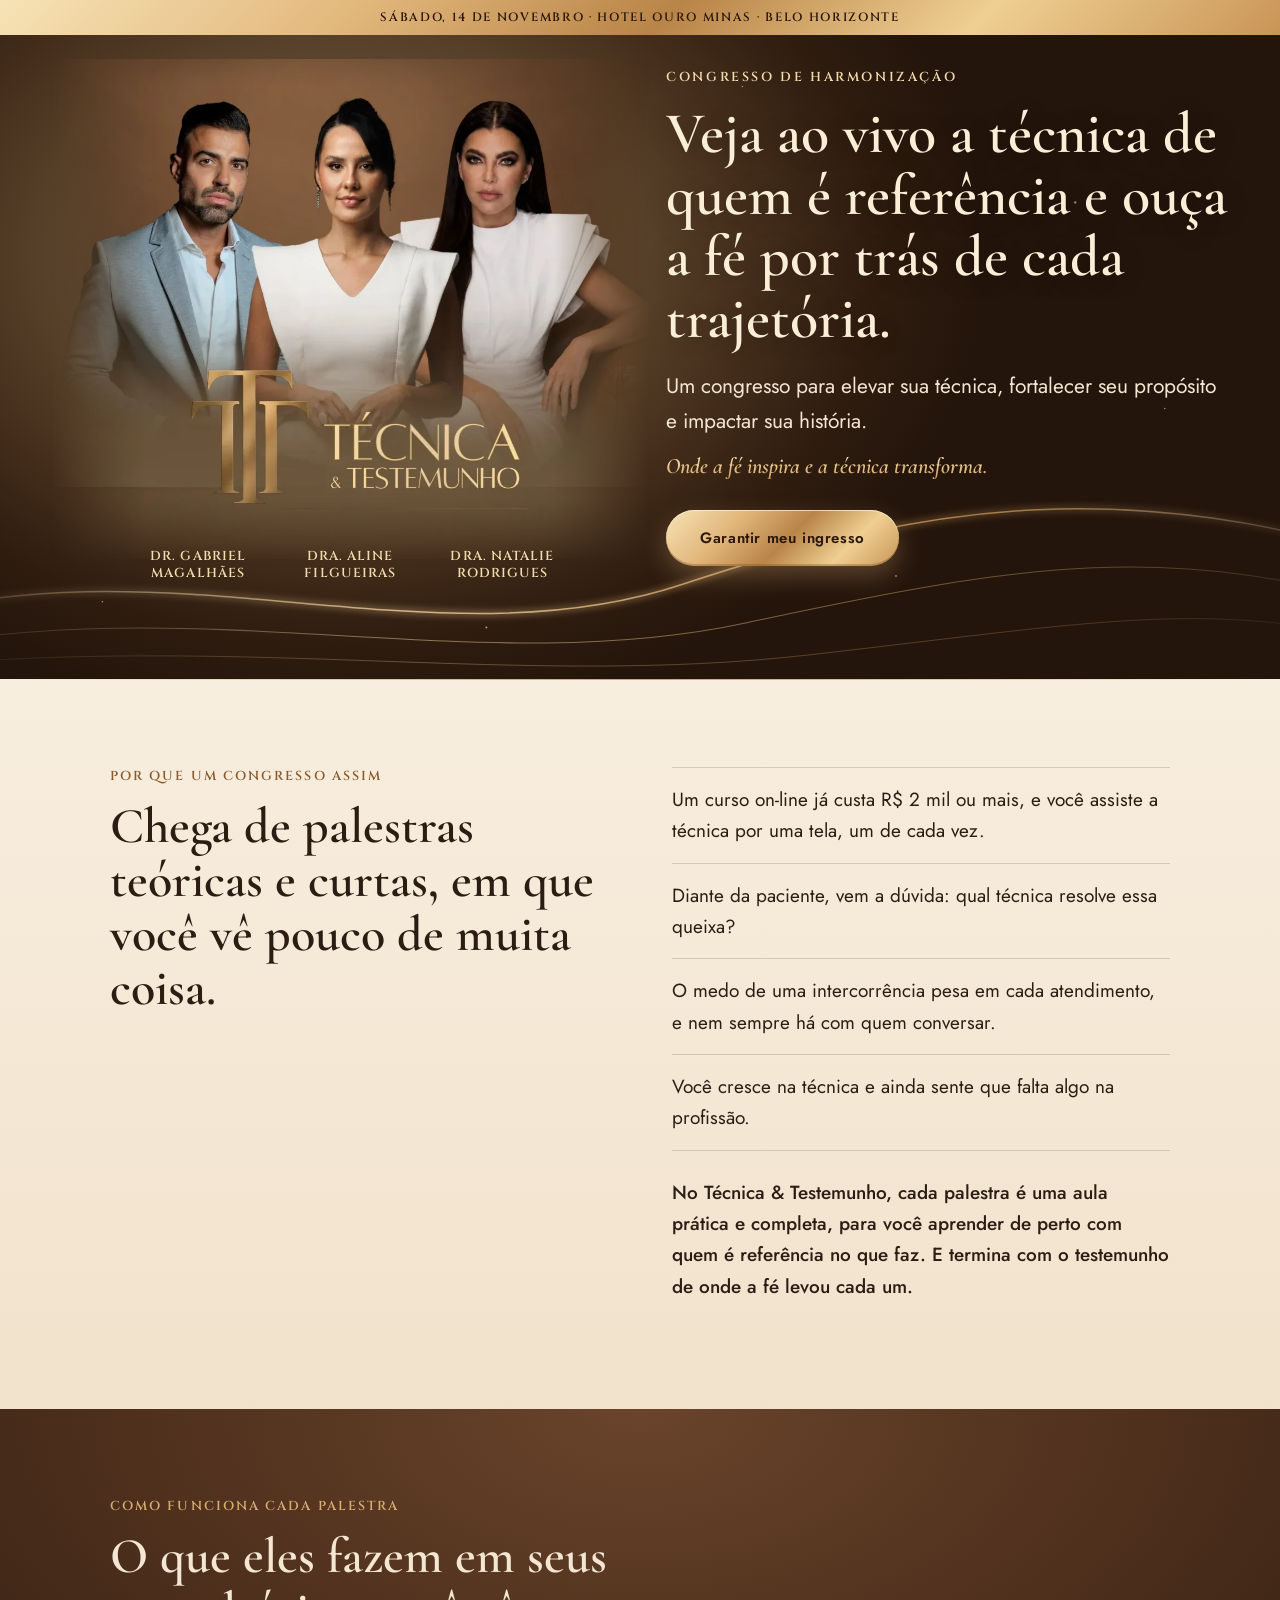
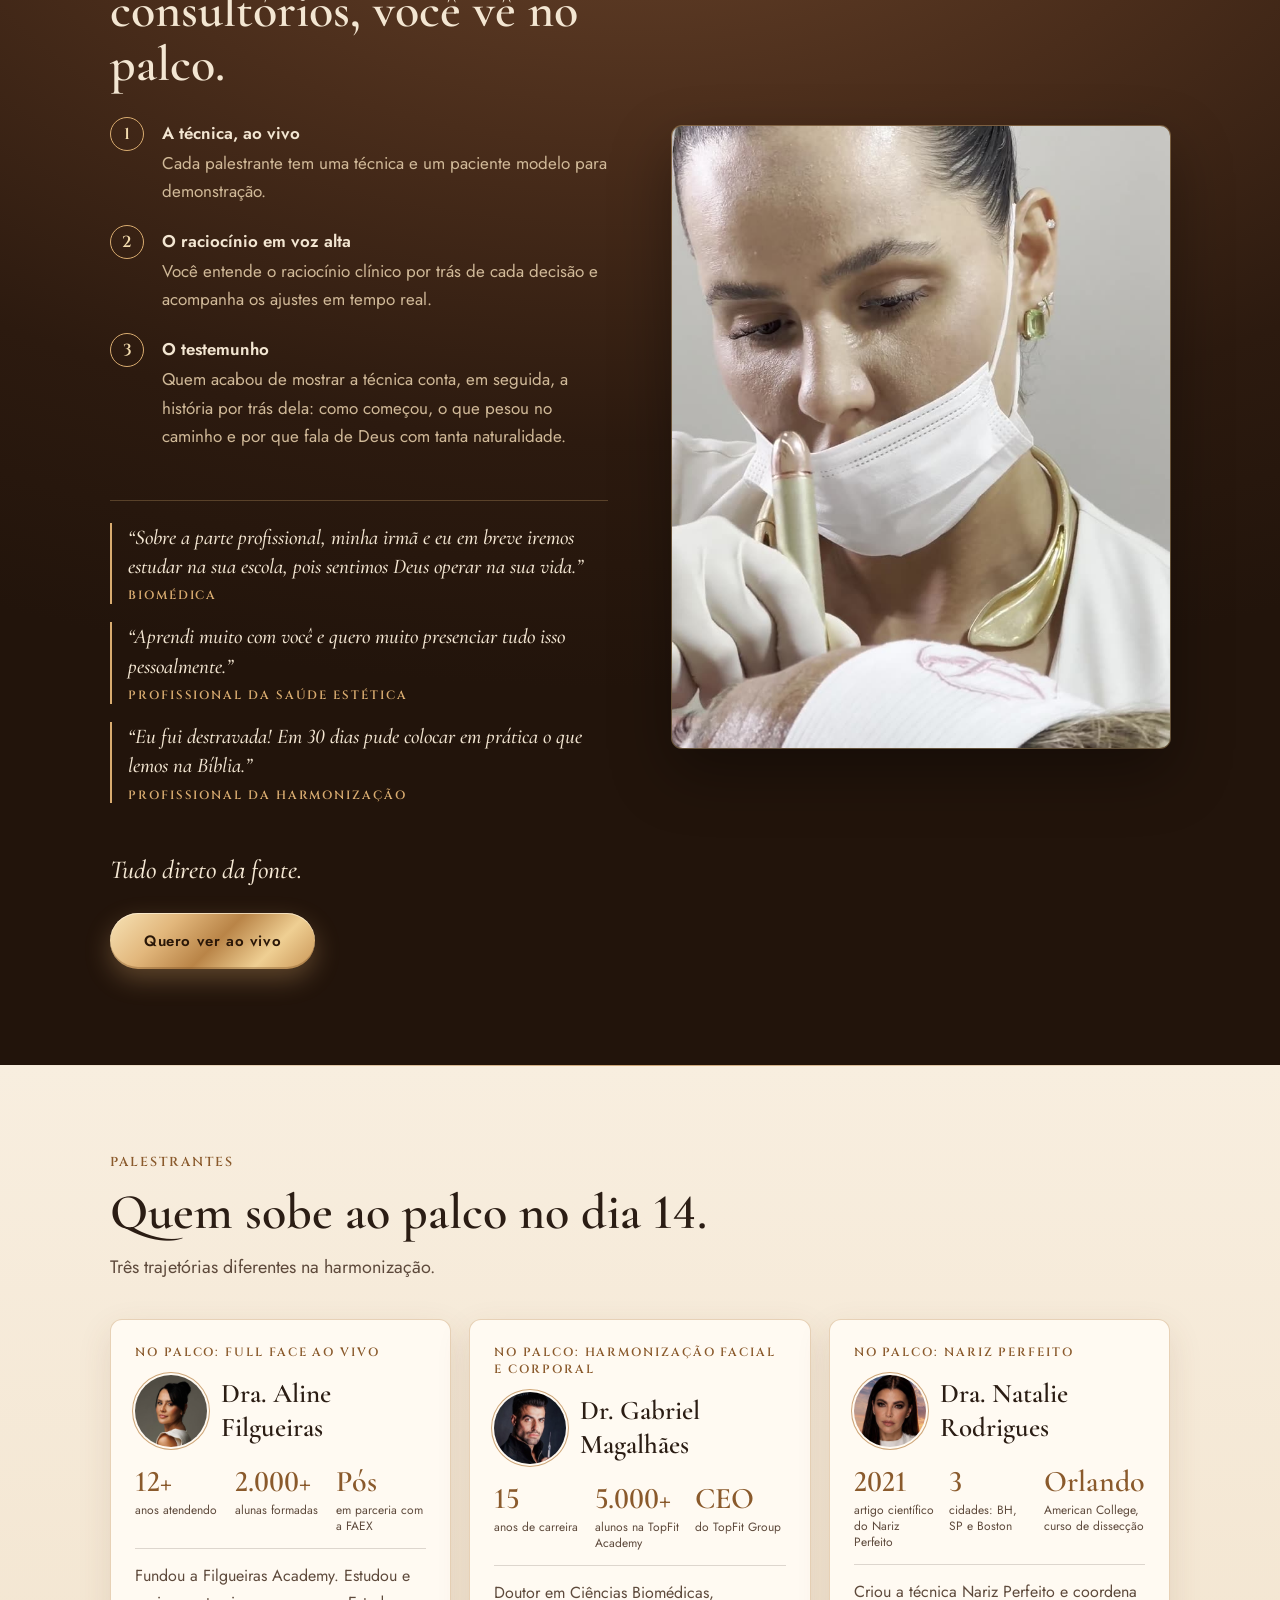
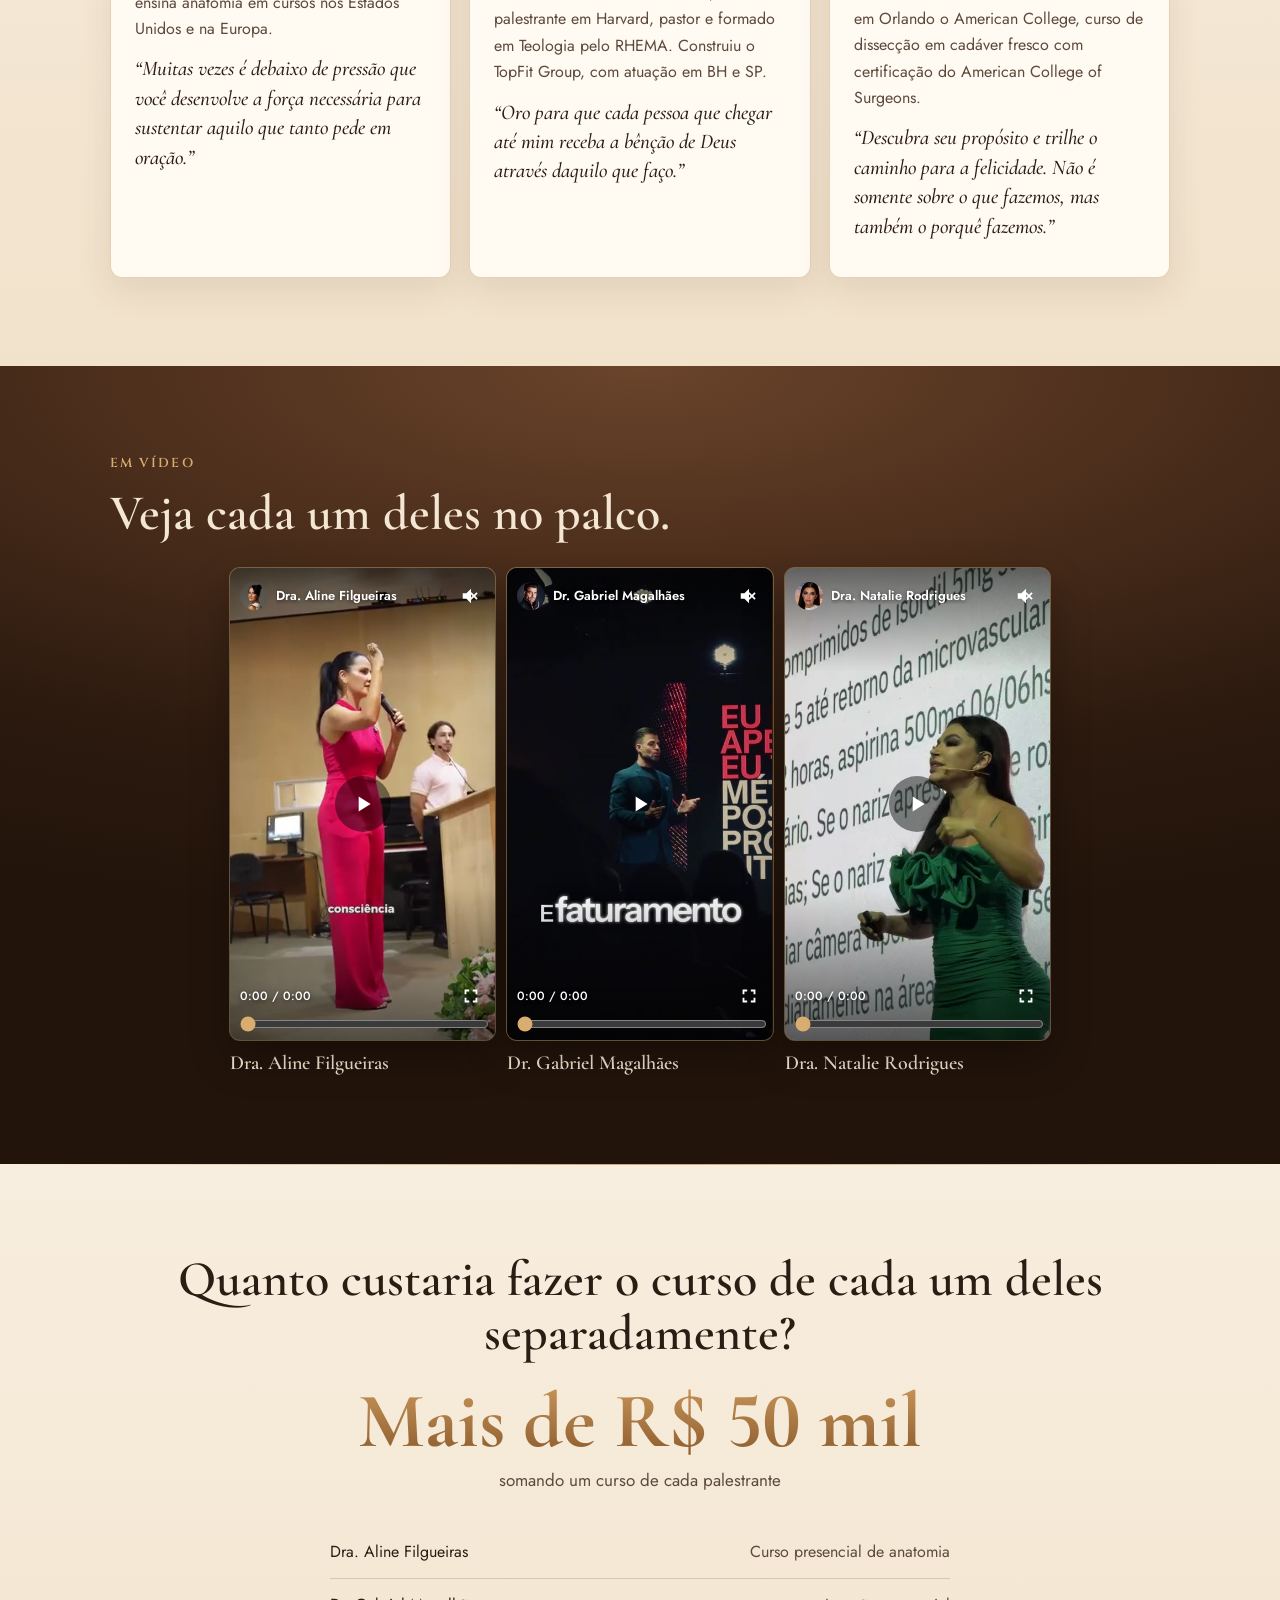
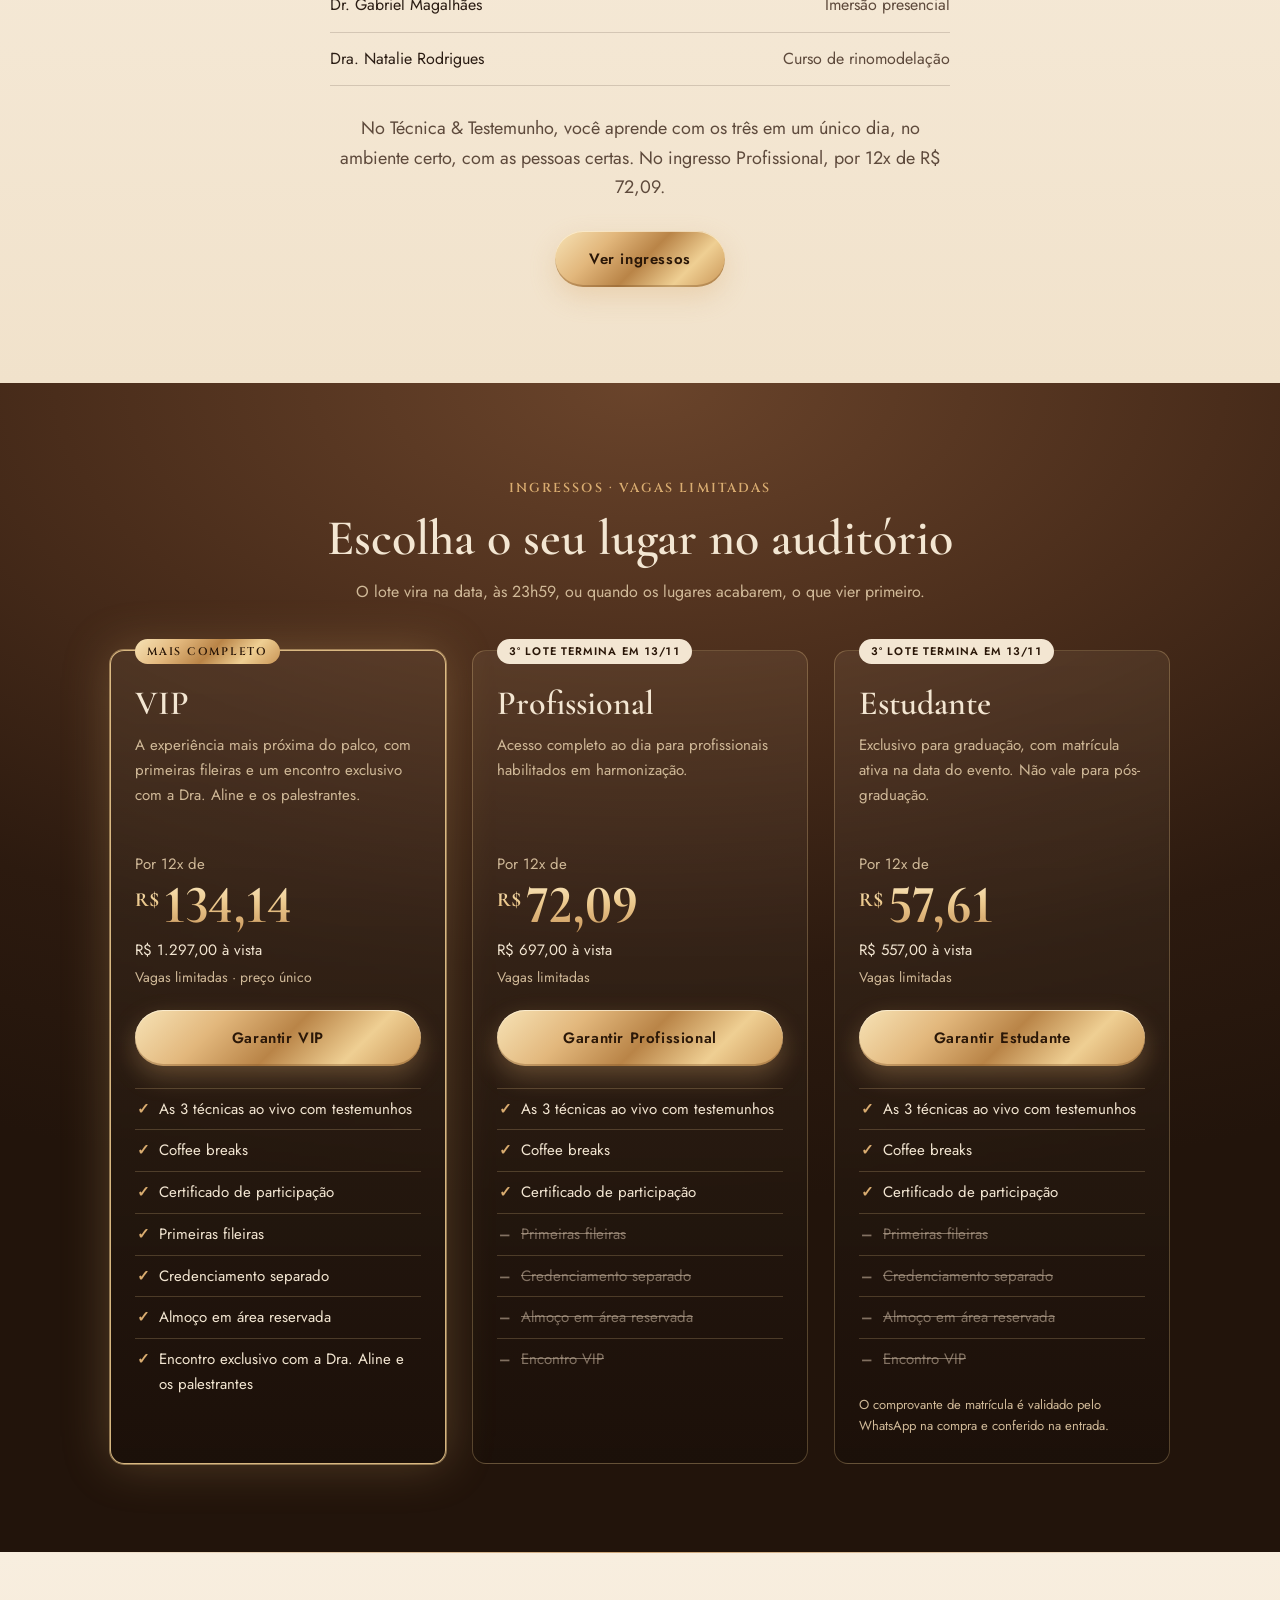
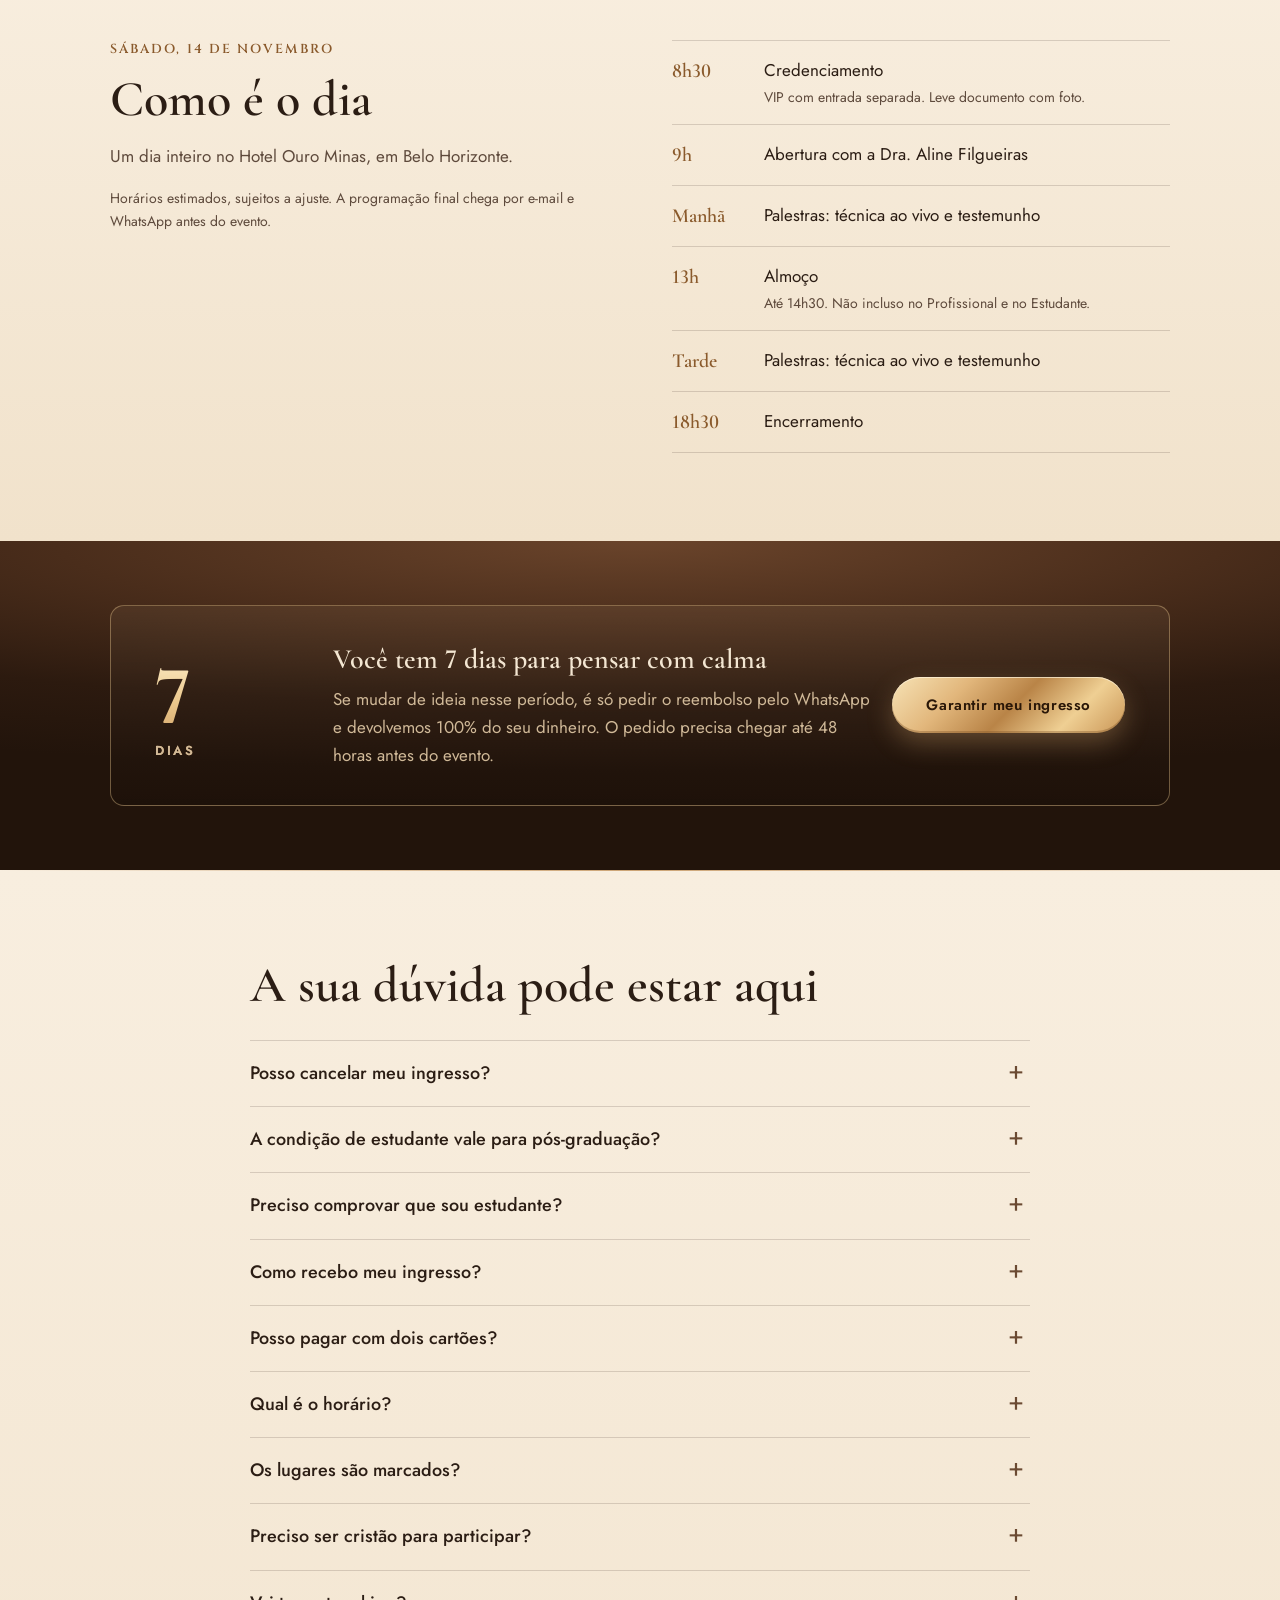
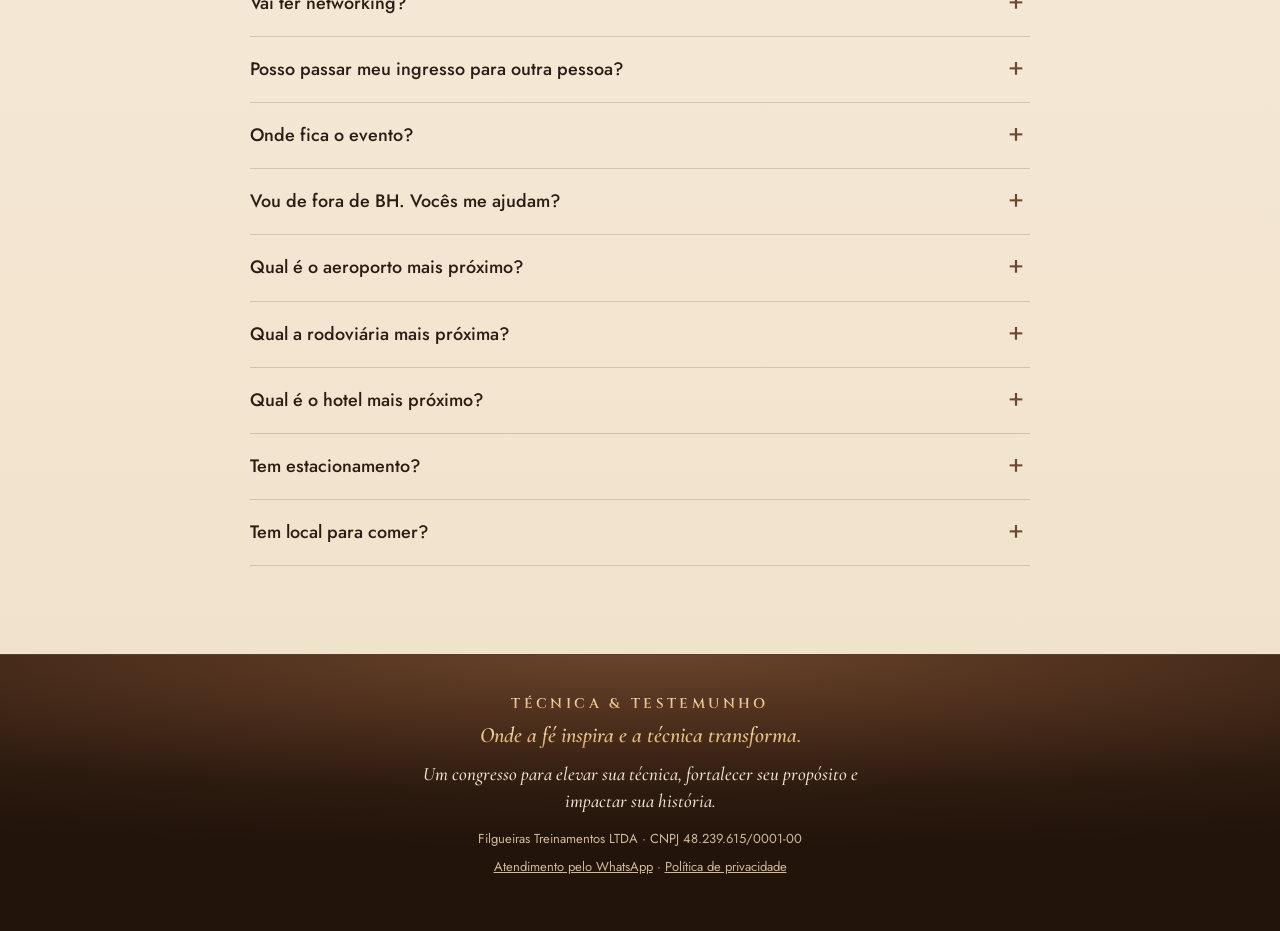
==== index.html @ c6beb8c9 "Hero: transição suave da foto oficial, sem a linha apagada, e nome "Congresso de Harmonização" Co-Au" ====
<!doctype html>
<html lang="pt-BR">
<head>
<meta charset="utf-8">
<meta name="viewport" content="width=device-width, initial-scale=1">
<meta name="robots" content="noindex, nofollow">
<title>Técnica & Testemunho · Congresso de Harmonização · BH, 14/11/2026</title>
<meta name="description" content="Dra. Aline Filgueiras, Dr. Gabriel Magalhães e Dra. Natalie Rodrigues fazem suas técnicas de harmonização ao vivo no Hotel Ouro Minas, em Belo Horizonte.">
<meta property="og:title" content="Técnica & Testemunho · Congresso de Harmonização">
<meta property="og:description" content="Um congresso para elevar sua técnica, fortalecer seu propósito e impactar sua história. 14/11/2026, Hotel Ouro Minas, BH.">
<meta property="og:url" content="https://tecnicaetestemunho.alinefilgueiras.com.br/">
<meta property="og:image" content="https://tecnicaetestemunho.alinefilgueiras.com.br/assets/og.jpg">
<meta property="og:image:width" content="1200">
<meta property="og:image:height" content="630">
<link rel="icon" type="image/png" sizes="32x32" href="assets/favicon-32.png">
<link rel="icon" type="image/png" sizes="192x192" href="assets/favicon.png">
<link rel="apple-touch-icon" href="assets/apple-touch-icon.png">
<link rel="preconnect" href="https://fonts.googleapis.com">
<link rel="preconnect" href="https://fonts.gstatic.com" crossorigin>
<link href="https://fonts.googleapis.com/css2?family=Cinzel:wght@500;600&family=Cormorant+Garamond:ital,wght@0,500;0,600;0,700;1,500;1,600&family=Jost:wght@400;500;600&display=swap" rel="stylesheet">
<style>
  :root {
    --cacau: #1c120c;
    --cacau-2: #271a11;
    --ouro: #c9a46a;
    --creme: #f5ece0;
    --creme-2: #ebdfcd;
    --tinta: #2b1d14;
    --tinta-suave: #5e4a3c;
    --bronze: #6b4a32;
    --texto: #efe3d3;
    --texto-suave: #c4b19c;
    --linha-escura: rgba(239, 227, 211, .14);
    --linha-clara: rgba(43, 29, 20, .16);
    --titulo: "Playfair Display", Georgia, serif;
    --corpo: "Jost", "Helvetica Neue", Arial, sans-serif;
    --max: 1100px;
  }
  *, *::before, *::after { box-sizing: border-box; }
  html { scroll-behavior: smooth; -webkit-text-size-adjust: 100%; }
  body { margin: 0; background: var(--cacau); color: var(--texto); font: 400 17px/1.65 var(--corpo); font-variant-numeric: lining-nums; overflow-x: hidden; }
  img { max-width: 100%; height: auto; display: block; }
  a { color: inherit; }
  .wrap { width: 100%; max-width: var(--max); margin: 0 auto; padding: 0 20px; }
  h1, h2, h3 { font-family: var(--titulo); font-weight: 500; margin: 0; letter-spacing: -.01em; }
  h2 { font-size: clamp(28px, 4.2vw, 42px); line-height: 1.15; }
  h3 { font-size: 22px; line-height: 1.25; }
  p { margin: 0 0 1em; }
  .rotulo { font: 600 12px/1.4 var(--corpo); letter-spacing: .18em; text-transform: uppercase; color: var(--texto-suave); margin: 0 0 14px; }
  .claro .rotulo { color: var(--bronze); }
  .sr { position: absolute; width: 1px; height: 1px; overflow: hidden; clip: rect(0 0 0 0); white-space: nowrap; }

  /* Placeholders */
  .falta { font: 500 .78em/1.45 var(--corpo); color: #3b2400; background: repeating-linear-gradient(-45deg, #f3c56b, #f3c56b 6px, #f7d68e 6px, #f7d68e 12px); padding: .1em .45em; border-radius: 3px; }
  .vaga { border: 1px dashed currentColor; display: grid; place-items: center; text-align: center; padding: 20px; }

  /* Botão sólido, sem brilho */
  .btn {
    display: inline-block; padding: 18px 30px; border-radius: 4px;
    font: 600 15px/1.2 var(--corpo); letter-spacing: .04em; text-decoration: none; text-align: center;
    color: var(--cacau); background: var(--ouro);
    transition: background .2s ease, transform .2s ease;
  }
  .btn:hover { background: #d8b67f; transform: translateY(-1px); }
  .btn:focus-visible, a:focus-visible, summary:focus-visible { outline: 2px solid var(--ouro); outline-offset: 3px; }

  section { padding: 88px 0; }
  .claro { background: var(--creme); color: var(--tinta); }
  .claro p { color: var(--tinta-suave); }
  .duas { display: grid; gap: 36px; }

  /* Topo */
  .barra-data { text-align: center; font: 500 13px/1.4 var(--corpo); letter-spacing: .06em; color: var(--cacau); background: var(--ouro); padding: 9px 16px; }

  /* Hero */
  .hero { padding: 0 0 72px; }
  .palco { position: relative; max-width: 980px; margin: 0 auto; aspect-ratio: 1080 / 560; overflow: hidden; }
  .palco img { width: 100%; margin-top: -11.5%; }
  .palco::after { content: ""; position: absolute; inset: 0; background: linear-gradient(180deg, transparent 55%, var(--cacau) 100%), linear-gradient(90deg, var(--cacau) 0%, transparent 10%, transparent 90%, var(--cacau) 100%); }
  .nomes { position: absolute; left: 0; right: 0; bottom: 4%; z-index: 2; display: grid; grid-template-columns: repeat(3, 1fr); text-align: center; padding: 0 4%; }
  .nomes b { display: block; font: 600 clamp(12px, 1.7vw, 16px)/1.2 var(--corpo); color: #fff; text-shadow: 0 1px 8px rgba(0,0,0,.9); }
  .nomes small { display: block; font: 400 12px/1.25 var(--corpo); color: var(--creme); text-shadow: 0 1px 8px rgba(0,0,0,.9); }
  .hero-texto { max-width: 760px; margin: 18px auto 0; text-align: center; }
  .marca { font: 600 12px/1 var(--corpo); letter-spacing: .3em; color: var(--ouro); margin-bottom: 18px; }
  .hero h1 { font-size: clamp(32px, 5.4vw, 56px); line-height: 1.08; color: #f6e8cf; }
  .hero .sub { margin: 20px auto 0; max-width: 620px; font-size: clamp(17px, 2vw, 19px); color: var(--texto); }
  .assinatura { font: italic 500 18px/1.4 var(--titulo); color: var(--ouro); margin: 14px 0 28px; }
  .contador-hero { margin: 14px 0 0; font-size: 14px; color: var(--texto-suave); }
  .contador-hero b { color: var(--ouro); font-weight: 600; }
  [data-contador] { font-variant-numeric: tabular-nums lining-nums; }
  .selo [data-contador] { text-transform: none; letter-spacing: .04em; }

  /* Dor */
  .dores { list-style: none; padding: 0; margin: 0; }
  .dores li { padding: 16px 0; border-top: 1px solid var(--linha-clara); font-size: 18px; color: var(--tinta); }
  .dores li:last-child { border-bottom: 1px solid var(--linha-clara); }
  .claro .virada { margin-top: 26px; font-size: 19px; color: var(--tinta); font-weight: 500; }

  /* Como funciona */
  .passos { list-style: none; padding: 0; margin: 28px 0 28px; counter-reset: p; }
  .passos li { counter-increment: p; position: relative; padding: 0 0 22px 52px; }
  .passos li::before { content: counter(p); position: absolute; left: 0; top: -2px; width: 34px; height: 34px; border-radius: 50%; border: 1px solid var(--ouro); color: var(--ouro); font: 600 16px/32px var(--corpo); text-align: center; }
  .passos b { display: block; color: var(--texto); font-weight: 600; margin-bottom: 2px; }
  .passos p { margin: 0; color: var(--texto-suave); }
  .fonte { font: italic 500 21px/1.3 var(--titulo); color: var(--texto); margin-bottom: 26px; }
  .vozes { margin: 0 0 30px; padding: 22px 0 2px; border-top: 1px solid rgba(201, 164, 106, .3); }
  .vozes blockquote { margin: 0 0 18px; padding-left: 16px; border-left: 2px solid var(--ouro); }
  .vozes blockquote p { margin: 0; font: italic 500 18px/1.4 var(--titulo); color: var(--texto); font-variant-numeric: lining-nums; }
  .vozes cite { display: block; margin-top: 6px; font: 500 12px/1.4 var(--corpo); font-style: normal; letter-spacing: .08em; text-transform: uppercase; color: var(--ouro); }
  .como { display: grid; grid-template-areas: "topo" "video" "corpo"; row-gap: 28px; }
  .como-topo { grid-area: topo; } .como-corpo { grid-area: corpo; } .como .midia-ao-vivo { grid-area: video; }
  .como .passos { margin-top: 0; }
  .midia-ao-vivo { display: block; width: 100%; aspect-ratio: 4 / 5; object-fit: cover; background: var(--cacau-2); border-radius: 6px; }

  /* Palestrantes */
  .cards { display: grid; gap: 18px; margin-top: 36px; }
  .card { background: #fff; border: 1px solid var(--linha-clara); border-radius: 6px; padding: 24px; color: var(--tinta-suave); font-size: 16px; display: flex; flex-direction: column; }
  .claro .card p { color: var(--tinta-suave); }
  .card .palco-tag { font: 600 12px/1.4 var(--corpo); letter-spacing: .12em; text-transform: uppercase; color: var(--bronze); margin: 0 0 14px; }
  .topo-card { display: flex; gap: 14px; align-items: center; margin-bottom: 14px; }
  .rosto { flex: 0 0 72px; width: 72px; height: 72px; border-radius: 50%; object-fit: cover; background: var(--creme-2); }
  .card h3 { color: var(--tinta); }
  .card .prof { font-size: 14px; margin: 2px 0 0; }
  .card p { margin: 0 0 12px; }
  .claro .card .frase { font: italic 500 18px/1.4 var(--titulo); color: var(--tinta); }
  .card .frase small { display: block; margin-top: 6px; font: 500 12px/1.4 var(--corpo); letter-spacing: .08em; text-transform: uppercase; color: var(--bronze); }
  .selos { display: grid; grid-template-columns: repeat(3, 1fr); gap: 10px; margin: 4px 0 14px; padding-bottom: 14px; border-bottom: 1px solid var(--linha-clara); }
  .selos b { display: block; font: 600 26px/1.1 var(--titulo); color: var(--bronze); }
  .selos span { display: block; font-size: 12px; line-height: 1.35; color: var(--tinta-suave); margin-top: 4px; }

  /* Âncora */
  .ancora { text-align: center; }
  .total { font: 600 clamp(40px, 7vw, 68px)/1 var(--titulo); color: var(--ouro); margin: 22px 0 6px; }
  .lista-cursos { list-style: none; padding: 0; margin: 32px auto 28px; max-width: 620px; text-align: left; }
  .lista-cursos li { display: flex; justify-content: space-between; align-items: baseline; gap: 14px; padding: 13px 0; border-bottom: 1px solid var(--linha-clara); font-size: 16px; }
  .claro .total { color: var(--bronze); }
  .lista-cursos small { display: block; color: var(--texto-suave); font-size: 14px; }
  .lista-cursos li > span:last-child { text-align: right; color: var(--tinta-suave); }
  .lista-cursos li > span:first-child { white-space: nowrap; }

  /* Depoimentos: faixa rolável */
  .depos {
    display: flex; gap: 12px; margin: 28px -20px 0; padding: 0 20px;
    overflow-x: auto; overscroll-behavior-x: contain; -webkit-overflow-scrolling: touch;
    scroll-snap-type: x mandatory; scroll-padding: 0 20px;
    scrollbar-width: none;
  }
  .depos::-webkit-scrollbar { display: none; }
  .depo { flex: 0 0 72%; max-width: 280px; margin: 0; scroll-snap-align: start; }
  .player { position: relative; aspect-ratio: 9 / 16; overflow: hidden; border-radius: 6px; background: var(--cacau-2); }
  .player video { display: block; width: 100%; height: 100%; object-fit: cover; }
  .ctrl { position: absolute; inset: 0; opacity: 0; pointer-events: none; transition: opacity .2s ease; color: #fff;
    background: linear-gradient(180deg, rgba(0,0,0,.55) 0%, transparent 22%, transparent 68%, rgba(0,0,0,.6) 100%); }
  .player.mostra .ctrl, .player.parado .ctrl, .player:focus-within .ctrl { opacity: 1; pointer-events: auto; }
  @media (hover: hover) { .player:hover .ctrl { opacity: 1; pointer-events: auto; } }
  .ctrl button { display: grid; place-items: center; padding: 0; border: 0; color: #fff; background: none; cursor: pointer; }
  .ctrl svg { width: 22px; height: 22px; fill: currentColor; }
  .c-topo { position: absolute; top: 10px; left: 10px; right: 6px; display: flex; align-items: center; gap: 8px; }
  .c-topo img { width: 28px; height: 28px; border-radius: 50%; object-fit: cover; flex: none; }
  .c-topo b { flex: 1; min-width: 0; font: 600 13px/1.2 var(--corpo); white-space: nowrap; overflow: hidden; text-overflow: ellipsis; text-shadow: 0 1px 4px rgba(0,0,0,.6); }
  .c-topo button, .c-base button { width: 36px; height: 36px; }
  .c-play { position: absolute; top: 50%; left: 50%; width: 56px; height: 56px; margin: -28px 0 0 -28px; border-radius: 50%; background: rgba(0,0,0,.45) !important; }
  .c-play svg { width: 26px; height: 26px; }
  .c-base { position: absolute; left: 10px; right: 6px; bottom: 8px; display: grid; grid-template-columns: 1fr auto; align-items: center; row-gap: 2px; }
  .c-tempo { font: 500 12px/1 var(--corpo); text-shadow: 0 1px 4px rgba(0,0,0,.6); font-variant-numeric: tabular-nums; }
  .c-barra { grid-column: 1 / -1; width: 100%; height: 16px; margin: 0; accent-color: var(--ouro); cursor: pointer; }
  .player .ligado, .player.com-som .mudo, .player .icone-play, .player.parado .icone-pausa { display: none; }
  .player.com-som .ligado, .player.parado .icone-play { display: block; }
  .depo figcaption { margin-top: 10px; color: var(--texto); font: 500 17px/1.3 var(--titulo); }

  /* Ingressos */
  .ingressos { text-align: center; padding-top: 96px; }
  .regra { max-width: 600px; margin: 14px auto 0; color: var(--texto-suave); font-size: 16px; }
  .planos { display: grid; gap: 26px; margin-top: 44px; text-align: left; }
  .plano { position: relative; display: flex; flex-direction: column; padding: 32px 24px 26px; border: 1px solid var(--linha-escura); border-radius: 8px; background: var(--cacau-2); }
  .plano.vip { border-color: var(--ouro); }
  .selo { position: absolute; top: -12px; left: 24px; font: 600 11px/1 var(--corpo); letter-spacing: .12em; text-transform: uppercase; color: var(--cacau); background: var(--ouro); padding: 6px 10px; border-radius: 3px; }
  .selo.lote { background: var(--texto); }
  .plano h3 { font-size: 30px; color: var(--texto); }
  .plano .desc { font-size: 15px; color: var(--texto-suave); margin: 8px 0 20px; }
  .por { font-size: 15px; color: var(--texto-suave); margin: 0; }
  .parcela { margin: 0; color: var(--ouro); font: 600 46px/1.05 var(--titulo); }
  .parcela .rs { font-size: 20px; vertical-align: 16px; margin-right: 4px; }
  .avista { font-size: 15px; color: var(--texto); margin: 4px 0 2px; }
  .lote-info { font-size: 14px; color: var(--texto-suave); margin: 2px 0 20px; }
  .plano .btn { width: 100%; }
  .inclui { list-style: none; padding: 0; margin: 22px 0 0; font-size: 15px; }
  .inclui li { padding: 8px 0 8px 24px; position: relative; border-top: 1px solid var(--linha-escura); color: var(--texto); }
  .inclui li::before { content: "✓"; position: absolute; left: 2px; top: 8px; color: var(--ouro); font-weight: 600; }
  .inclui li.nao { color: rgba(196,177,156,.6); text-decoration: line-through; }
  .inclui li.nao::before { content: "–"; color: rgba(196,177,156,.6); }
  .aviso { font-size: 13px; color: var(--texto-suave); margin: 14px 0 0; }

  /* Como é o dia */
  .agenda { list-style: none; margin: 0; padding: 0; border-top: 1px solid var(--linha-clara); }
  .agenda li { display: grid; grid-template-columns: 76px 1fr; gap: 16px; padding: 15px 0; border-bottom: 1px solid var(--linha-clara); color: var(--tinta); font-size: 17px; }
  .agenda time { font: 600 17px/1.5 var(--titulo); color: var(--bronze); }
  .agenda small { display: block; font-size: 14px; color: var(--tinta-suave); margin-top: 2px; }

  /* Garantia */
  .garantia { padding: 64px 0; }
  .garantia .caixa { display: grid; gap: 18px; align-items: center; padding: 32px 26px; border: 1px solid var(--linha-escura); border-radius: 8px; }
  .garantia .sete { font: 600 72px/1 var(--titulo); color: var(--ouro); }
  .garantia .sete small { display: block; font: 600 13px/1 var(--corpo); letter-spacing: .2em; text-transform: uppercase; margin-top: 6px; color: var(--texto-suave); }
  .garantia h3 { color: var(--texto); margin-bottom: 8px; }
  .garantia p { color: var(--texto-suave); }

  /* FAQ */
  .perguntas { margin-top: 28px; border-top: 1px solid var(--linha-clara); }
  details { border-bottom: 1px solid var(--linha-clara); }
  summary { cursor: pointer; list-style: none; padding: 20px 40px 20px 0; position: relative; font: 500 18px/1.4 var(--corpo); color: var(--tinta); }
  summary::-webkit-details-marker { display: none; }
  summary::after { content: "+"; position: absolute; right: 6px; top: 16px; font: 400 26px/1 var(--corpo); color: var(--bronze); }
  details[open] summary::after { content: "–"; }
  details p { padding: 0 0 20px; margin: 0; max-width: 720px; }

  footer { padding: 40px 0 48px; font-size: 13px; color: var(--texto-suave); text-align: center; }
  footer p { margin: 6px 0; }
  footer .assinatura { font-size: 16px; margin: 0 0 10px; }

  /* Barra fixa de compra (celular) */
  .fixa {
    position: fixed; left: 0; right: 0; bottom: 0; z-index: 40;
    display: flex; align-items: center; justify-content: space-between; gap: 12px;
    padding: 10px 16px calc(10px + env(safe-area-inset-bottom));
    background: rgba(28,18,12,.97); border-top: 1px solid var(--linha-escura);
    transform: translateY(110%); transition: transform .25s ease;
  }
  .fixa.ativa { transform: none; }
  .fixa .info { font-size: 13px; line-height: 1.3; color: var(--texto-suave); }
  .fixa .info strong { display: block; font-size: 16px; color: var(--texto); }
  .fixa .btn { padding: 14px 18px; font-size: 14px; white-space: nowrap; }

  /* Algarismos alinhados: o atalho font: zera o que vem do body */
  .parcela, .total, .garantia .sete, .agenda time, .selos b, .card .frase, .fonte, .assinatura, .plano h3 { font-variant-numeric: lining-nums; }

  @media (min-width: 760px) {
    .como { grid-template-columns: 1fr 1fr; grid-template-areas: "topo video" "corpo video"; column-gap: 64px; row-gap: 28px; align-items: start; }
    .como .midia-ao-vivo { align-self: center; }
    .duas { grid-template-columns: 1fr 1fr; gap: 64px; align-items: start; }
    .duas.centro-v { align-items: center; }
    .cards { grid-template-columns: 1fr 1fr; }
    .depos { display: grid; grid-template-columns: repeat(3, 1fr); max-width: 820px; margin: 28px auto 0; padding: 0; overflow: visible; }
    .depo { max-width: none; }
    .planos { grid-template-columns: repeat(3, 1fr); align-items: stretch; }
    .plano .desc { min-height: 6.6em; }
    .garantia .caixa { grid-template-columns: 160px 1fr auto; padding: 36px 44px; }
    .garantia p { margin: 0; }
    .fixa { display: none; }
  }
  @media (min-width: 1001px) { .cards { grid-template-columns: repeat(3, 1fr); } }
  @media (min-width: 760px) and (max-width: 1000px) { .cards .card:last-child:nth-child(odd) { grid-column: 1 / -1; } }
  @media (min-width: 760px) and (max-width: 1000px) { .plano .desc { min-height: 8.4em; } }
  @media (max-width: 759px) {
    body { padding-bottom: 76px; }
    section { padding: 64px 0; }
    .nomes small { display: none; }
    .hero h1 { font-size: 28px; line-height: 1.12; }
  }
  @media (prefers-reduced-motion: reduce) { *, *::before, *::after { transition: none !important; } html { scroll-behavior: auto; } }
</style>
<link rel="stylesheet" href="marca.css">
<!-- Utmify: guarda as UTMs do anúncio e repassa ao checkout da Ticto (script oficial, versão legível) -->
<script src="https://cdn.utmify.com.br/scripts/utms/latest.js" data-utmify-prevent-xcod-sck data-utmify-prevent-subids async defer></script>
</head>
<body class="pg-lp">

<div class="barra-data">Sábado, 14 de novembro · Hotel Ouro Minas<span class="so-largo"> · Belo Horizonte</span></div>

<!-- 1. Hero -->
<header class="hero">
  <svg class="ondas" viewBox="0 0 1440 260" preserveAspectRatio="none" aria-hidden="true">
    <defs>
      <linearGradient id="og1" x1="0" x2="1"><stop offset="0" stop-color="#f7e3b6" stop-opacity="0"/><stop offset=".35" stop-color="#f3d39a"/><stop offset=".7" stop-color="#c99556"/><stop offset="1" stop-color="#f7e3b6" stop-opacity="0"/></linearGradient>
      <filter id="brilho" x="-10%" y="-50%" width="120%" height="200%"><feGaussianBlur stdDeviation="3"/></filter>
    </defs>
    <path d="M0 210 C 260 120, 520 250, 760 170 S 1180 70, 1440 150" fill="none" stroke="url(#og1)" stroke-width="6" opacity=".35" filter="url(#brilho)"/>
    <path d="M0 210 C 260 120, 520 250, 760 170 S 1180 70, 1440 150" fill="none" stroke="url(#og1)" stroke-width="1.4" opacity=".9"/>
    <path d="M0 236 C 300 170, 560 262, 820 206 S 1220 128, 1440 196" fill="none" stroke="url(#og1)" stroke-width="1" opacity=".55"/>
    <path d="M0 250 C 340 214, 600 268, 880 236 S 1260 182, 1440 230" fill="none" stroke="url(#og1)" stroke-width=".8" opacity=".4"/>
  </svg>
  <div class="palco">
    <img src="assets/key-visual.webp" alt="Dr. Gabriel Magalhães, Dra. Aline Filgueiras e Dra. Natalie Rodrigues, com o logo do Técnica &amp; Testemunho, Congresso de Harmonização" width="1080" height="1025" fetchpriority="high">
  </div>
  <div class="nomes">
    <div><b>Dr. Gabriel Magalhães</b></div>
    <div><b>Dra. Aline Filgueiras</b></div>
    <div><b>Dra. Natalie Rodrigues</b></div>
  </div>
  <div class="wrap hero-texto">
    <p class="data-evento">Congresso de Harmonização</p>
    <h1>Veja ao vivo a técnica de quem é referência e ouça a fé por trás de cada trajetória.</h1>
    <p class="sub">Um congresso para elevar sua técnica, fortalecer seu propósito e impactar sua história.</p>
    <p class="assinatura">Onde a fé inspira e a técnica transforma.</p>
    <a class="btn" href="#ingressos">Garantir meu ingresso</a>
    <p class="contador-hero"><span data-contador-rotulo>O valor sobe em</span> <b data-contador>25/10</b></p>
  </div>
</header>

<!-- 2. Dor -->
<section class="claro">
  <div class="wrap duas">
    <div>
      <p class="rotulo">Por que um congresso assim</p>
      <h2>Chega de palestras teóricas e curtas, em que você vê pouco de muita coisa.</h2>
    </div>
    <div>
      <ul class="dores">
        <li>Um curso on-line já custa R$ 2 mil ou mais, e você assiste a técnica por uma tela, um de cada vez.</li>
        <li>Diante da paciente, vem a dúvida: qual técnica resolve essa queixa?</li>
        <li>O medo de uma intercorrência pesa em cada atendimento, e nem sempre há com quem conversar.</li>
        <li>Você cresce na técnica e ainda sente que falta algo na profissão.</li>
      </ul>
      <p class="virada">No Técnica &amp; Testemunho, cada palestra é uma aula prática e completa, para você aprender de perto com quem é referência no que faz. E termina com o testemunho de onde a fé levou cada um.</p>
    </div>
  </div>
</section>

<!-- 3. Como funciona -->
<section>
  <div class="wrap como">
    <div class="como-topo">
      <p class="rotulo">Como funciona cada palestra</p>
      <h2>O que eles fazem em seus consultórios, você vê no palco.</h2>
    </div>
    <div class="como-corpo">
      <ol class="passos">
        <li><b>A técnica, ao vivo</b><p>Cada palestrante tem uma técnica e um paciente modelo para demonstração.</p></li>
        <li><b>O raciocínio em voz alta</b><p>Você entende o raciocínio clínico por trás de cada decisão e acompanha os ajustes em tempo real.</p></li>
        <li><b>O testemunho</b><p>Quem acabou de mostrar a técnica conta, em seguida, a história por trás dela: como começou, o que pesou no caminho e por que fala de Deus com tanta naturalidade.</p></li>
      </ol>
      <div class="vozes">
        <blockquote><p>“Sobre a parte profissional, minha irmã e eu em breve iremos estudar na sua escola, pois sentimos Deus operar na sua vida.”</p><cite>Biomédica</cite></blockquote>
        <blockquote><p>“Aprendi muito com você e quero muito presenciar tudo isso pessoalmente.”</p><cite>Profissional da saúde estética</cite></blockquote>
        <blockquote><p>“Eu fui destravada! Em 30 dias pude colocar em prática o que lemos na Bíblia.”</p><cite>Profissional da harmonização</cite></blockquote>
      </div>
      <p class="fonte">Tudo direto da fonte.</p>
      <a class="btn" href="#ingressos">Quero ver ao vivo</a>
    </div>
    <video class="midia-ao-vivo" autoplay muted loop playsinline preload="metadata" poster="assets/videos/aline-ao-vivo.jpg" aria-label="Dra. Aline Filgueiras aplicando uma técnica ao vivo, com alunas acompanhando"><source src="assets/videos/aline-ao-vivo.mp4" type="video/mp4"></video>
  </div>
</section>

<!-- 4. Palestrantes -->
<section class="claro" id="palestrantes">
  <div class="wrap">
    <p class="rotulo">Palestrantes</p>
    <h2>Quem sobe ao palco no dia 14.</h2>
    <p style="margin-top:14px;font-size:18px">Três trajetórias diferentes na harmonização.</p>
    <div class="cards">
      <article class="card">
        <p class="palco-tag">No palco: full face ao vivo</p>
        <div class="topo-card"><img class="rosto" src="assets/aline.jpg" alt="Dra. Aline Filgueiras" width="72" height="72" loading="lazy"><div><h3>Dra. Aline Filgueiras</h3></div></div>
        <div class="selos"><div><b>12+</b><span>anos atendendo</span></div><div><b>2.000+</b><span>alunas formadas</span></div><div><b>Pós</b><span>em parceria com a FAEX</span></div></div>
        <p>Fundou a Filgueiras Academy. Estudou e ensina anatomia em cursos nos Estados Unidos e na Europa.</p>
        <p class="frase">“Muitas vezes é debaixo de pressão que você desenvolve a força necessária para sustentar aquilo que tanto pede em oração.”</p>
      </article>
      <article class="card">
        <p class="palco-tag">No palco: harmonização facial e corporal</p>
        <div class="topo-card"><img class="rosto" src="assets/gabriel.jpg" alt="Dr. Gabriel Magalhães" width="72" height="72" loading="lazy"><div><h3>Dr. Gabriel Magalhães</h3></div></div>
        <div class="selos"><div><b>15</b><span>anos de carreira</span></div><div><b>5.000+</b><span>alunos na TopFit Academy</span></div><div><b>CEO</b><span>do TopFit Group</span></div></div>
        <p>Doutor em Ciências Biomédicas, palestrante em Harvard, pastor e formado em Teologia pelo RHEMA. Construiu o TopFit Group, com atuação em BH e SP.</p>
        <p class="frase">“Oro para que cada pessoa que chegar até mim receba a bênção de Deus através daquilo que faço.”</p>
      </article>
      <article class="card">
        <p class="palco-tag">No palco: Nariz Perfeito</p>
        <div class="topo-card"><img class="rosto" src="assets/natalie.jpg" alt="Dra. Natalie Rodrigues" width="72" height="72" loading="lazy"><div><h3>Dra. Natalie Rodrigues</h3></div></div>
        <div class="selos"><div><b>2021</b><span>artigo científico do Nariz Perfeito</span></div><div><b>3</b><span>cidades: BH, SP e Boston</span></div><div><b>Orlando</b><span>American College, curso de dissecção</span></div></div>
        <p>Criou a técnica Nariz Perfeito e coordena em Orlando o American College, curso de dissecção em cadáver fresco com certificação do American College of Surgeons.</p>
        <p class="frase">“Descubra seu propósito e trilhe o caminho para a felicidade. Não é somente sobre o que fazemos, mas também o porquê fazemos.”</p>
      </article>
    </div>
  </div>
</section>

<!-- 5. Vídeos dos palestrantes -->
<section>
  <div class="wrap">
    <p class="rotulo">Em vídeo</p>
    <h2>Veja cada um deles no palco.</h2>
    <div class="depos">
      <figure class="depo"><div class="player"><video muted loop playsinline autoplay preload="metadata" poster="assets/videos/aline.jpg"><source src="assets/videos/aline.mp4" type="video/mp4"></video><div class="ctrl"><div class="c-topo"><img src="assets/aline.jpg" alt="" width="28" height="28" loading="lazy"><b>Dra. Aline Filgueiras</b><button class="c-som" type="button" aria-label="Ativar o som"><svg class="mudo" viewBox="0 0 24 24" aria-hidden="true"><path d="M3 9v6h4l5 5V4L7 9H3zm13.6 3 2.7-2.7-1.4-1.4-2.7 2.7-2.7-2.7-1.4 1.4 2.7 2.7-2.7 2.7 1.4 1.4 2.7-2.7 2.7 2.7 1.4-1.4L16.6 12z"/></svg><svg class="ligado" viewBox="0 0 24 24" aria-hidden="true"><path d="M3 9v6h4l5 5V4L7 9H3zm13.5 3A4.5 4.5 0 0 0 14 8v8a4.5 4.5 0 0 0 2.5-4zM14 3.2v2.1a7 7 0 0 1 0 13.4v2.1a9 9 0 0 0 0-17.6z"/></svg></button></div><button class="c-play" type="button" aria-label="Pausar"><svg class="icone-pausa" viewBox="0 0 24 24" aria-hidden="true"><path d="M6 5h4v14H6zm8 0h4v14h-4z"/></svg><svg class="icone-play" viewBox="0 0 24 24" aria-hidden="true"><path d="M8 5v14l11-7z"/></svg></button><div class="c-base"><span class="c-tempo">0:00</span><button class="c-tela" type="button" aria-label="Tela cheia"><svg viewBox="0 0 24 24" aria-hidden="true"><path d="M7 14H5v5h5v-2H7v-3zm-2-4h2V7h3V5H5v5zm12 7h-3v2h5v-5h-2v3zM14 5v2h3v3h2V5h-5z"/></svg></button><input class="c-barra" type="range" min="0" max="1000" value="0" step="1" aria-label="Posição do vídeo"></div></div></div><figcaption>Dra. Aline Filgueiras</figcaption></figure>
      <figure class="depo"><div class="player"><video muted loop playsinline autoplay preload="metadata" poster="assets/videos/gabriel.jpg"><source src="assets/videos/gabriel.mp4" type="video/mp4"></video><div class="ctrl"><div class="c-topo"><img src="assets/gabriel.jpg" alt="" width="28" height="28" loading="lazy"><b>Dr. Gabriel Magalhães</b><button class="c-som" type="button" aria-label="Ativar o som"><svg class="mudo" viewBox="0 0 24 24" aria-hidden="true"><path d="M3 9v6h4l5 5V4L7 9H3zm13.6 3 2.7-2.7-1.4-1.4-2.7 2.7-2.7-2.7-1.4 1.4 2.7 2.7-2.7 2.7 1.4 1.4 2.7-2.7 2.7 2.7 1.4-1.4L16.6 12z"/></svg><svg class="ligado" viewBox="0 0 24 24" aria-hidden="true"><path d="M3 9v6h4l5 5V4L7 9H3zm13.5 3A4.5 4.5 0 0 0 14 8v8a4.5 4.5 0 0 0 2.5-4zM14 3.2v2.1a7 7 0 0 1 0 13.4v2.1a9 9 0 0 0 0-17.6z"/></svg></button></div><button class="c-play" type="button" aria-label="Pausar"><svg class="icone-pausa" viewBox="0 0 24 24" aria-hidden="true"><path d="M6 5h4v14H6zm8 0h4v14h-4z"/></svg><svg class="icone-play" viewBox="0 0 24 24" aria-hidden="true"><path d="M8 5v14l11-7z"/></svg></button><div class="c-base"><span class="c-tempo">0:00</span><button class="c-tela" type="button" aria-label="Tela cheia"><svg viewBox="0 0 24 24" aria-hidden="true"><path d="M7 14H5v5h5v-2H7v-3zm-2-4h2V7h3V5H5v5zm12 7h-3v2h5v-5h-2v3zM14 5v2h3v3h2V5h-5z"/></svg></button><input class="c-barra" type="range" min="0" max="1000" value="0" step="1" aria-label="Posição do vídeo"></div></div></div><figcaption>Dr. Gabriel Magalhães</figcaption></figure>
      <figure class="depo"><div class="player"><video muted loop playsinline autoplay preload="metadata" poster="assets/videos/natalie.jpg"><source src="assets/videos/natalie.mp4" type="video/mp4"></video><div class="ctrl"><div class="c-topo"><img src="assets/natalie.jpg" alt="" width="28" height="28" loading="lazy"><b>Dra. Natalie Rodrigues</b><button class="c-som" type="button" aria-label="Ativar o som"><svg class="mudo" viewBox="0 0 24 24" aria-hidden="true"><path d="M3 9v6h4l5 5V4L7 9H3zm13.6 3 2.7-2.7-1.4-1.4-2.7 2.7-2.7-2.7-1.4 1.4 2.7 2.7-2.7 2.7 1.4 1.4 2.7-2.7 2.7 2.7 1.4-1.4L16.6 12z"/></svg><svg class="ligado" viewBox="0 0 24 24" aria-hidden="true"><path d="M3 9v6h4l5 5V4L7 9H3zm13.5 3A4.5 4.5 0 0 0 14 8v8a4.5 4.5 0 0 0 2.5-4zM14 3.2v2.1a7 7 0 0 1 0 13.4v2.1a9 9 0 0 0 0-17.6z"/></svg></button></div><button class="c-play" type="button" aria-label="Pausar"><svg class="icone-pausa" viewBox="0 0 24 24" aria-hidden="true"><path d="M6 5h4v14H6zm8 0h4v14h-4z"/></svg><svg class="icone-play" viewBox="0 0 24 24" aria-hidden="true"><path d="M8 5v14l11-7z"/></svg></button><div class="c-base"><span class="c-tempo">0:00</span><button class="c-tela" type="button" aria-label="Tela cheia"><svg viewBox="0 0 24 24" aria-hidden="true"><path d="M7 14H5v5h5v-2H7v-3zm-2-4h2V7h3V5H5v5zm12 7h-3v2h5v-5h-2v3zM14 5v2h3v3h2V5h-5z"/></svg></button><input class="c-barra" type="range" min="0" max="1000" value="0" step="1" aria-label="Posição do vídeo"></div></div></div><figcaption>Dra. Natalie Rodrigues</figcaption></figure>
    </div>
  </div>
</section>

<!-- 6. Âncora -->
<section class="claro ancora">
  <div class="wrap">
    <h2>Quanto custaria fazer o curso de cada um deles separadamente?</h2>
    <p class="total">Mais de R$ 50 mil</p>
    <p>somando um curso de cada palestrante</p>
    <ul class="lista-cursos">
      <li><span>Dra. Aline Filgueiras</span><span>Curso presencial de anatomia</span></li>
      <li><span>Dr. Gabriel Magalhães</span><span>Imersão presencial</span></li>
      <li><span>Dra. Natalie Rodrigues</span><span>Curso de rinomodelação</span></li>
    </ul>
    <p style="max-width:600px;margin:0 auto 28px;font-size:18px">No Técnica &amp; Testemunho, você aprende com os três em um único dia, no ambiente certo, com as pessoas certas. No ingresso Profissional, por 12x de R$ <span data-parcela="profissional">51,40</span>.</p>
    <a class="btn" href="#ingressos">Ver ingressos</a>
  </div>
</section>

<!-- 7. Ingressos -->
<section class="ingressos" id="ingressos">
  <div class="wrap">
    <p class="rotulo">Ingressos · Vagas limitadas</p>
    <h2>Escolha o seu lugar no auditório</h2>
    <p class="regra">O lote vira na data, às 23h59, ou quando os lugares acabarem, o que vier primeiro.</p>

    <div class="planos">
      <article class="plano vip">
        <span class="selo">Mais completo</span>
        <h3>VIP</h3>
        <p class="desc">A experiência mais próxima do palco, com primeiras fileiras e um encontro exclusivo com a Dra. Aline e os palestrantes.</p>
        <p class="por">Por 12x de</p>
        <p class="parcela"><span class="rs">R$</span><span data-parcela="vip"></span></p>
        <p class="avista">R$ 1.297,00 à vista</p>
        <p class="lote-info">Vagas limitadas · preço único</p>
        <a class="btn" href="#" data-checkout="vip">Garantir VIP</a>
        <ul class="inclui">
          <li>As 3 técnicas ao vivo com testemunhos</li>
          <li>Coffee breaks</li>
          <li>Certificado de participação</li>
          <li>Primeiras fileiras</li>
          <li>Credenciamento separado</li>
          <li>Almoço em área reservada</li>
          <li>Encontro exclusivo com a Dra. Aline e os palestrantes</li>
        </ul>
      </article>

      <article class="plano">
        <span class="selo lote"><span data-lote-nome>1º lote</span> termina em <span data-contador>25/10</span></span>
        <h3>Profissional</h3>
        <p class="desc">Acesso completo ao dia para profissionais habilitados em harmonização.</p>
        <p class="por">Por 12x de</p>
        <p class="parcela"><span class="rs">R$</span><span data-parcela="profissional"></span></p>
        <p class="avista">R$ <span data-preco="profissional">497</span>,00 à vista</p>
        <p class="lote-info" data-lote-texto="profissional"></p>
        <a class="btn" href="#" data-checkout="profissional">Garantir Profissional</a>
        <ul class="inclui">
          <li>As 3 técnicas ao vivo com testemunhos</li>
          <li>Coffee breaks</li>
          <li>Certificado de participação</li>
          <li class="nao"><span class="sr">Não incluso: </span>Primeiras fileiras</li>
          <li class="nao"><span class="sr">Não incluso: </span>Credenciamento separado</li>
          <li class="nao"><span class="sr">Não incluso: </span>Almoço em área reservada</li>
          <li class="nao"><span class="sr">Não incluso: </span>Encontro VIP</li>
        </ul>
      </article>

      <article class="plano">
        <span class="selo lote"><span data-lote-nome>1º lote</span> termina em <span data-contador>25/10</span></span>
        <h3>Estudante</h3>
        <p class="desc">Exclusivo para graduação, com matrícula ativa na data do evento. Não vale para pós-graduação.</p>
        <p class="por">Por 12x de</p>
        <p class="parcela"><span class="rs">R$</span><span data-parcela="estudante"></span></p>
        <p class="avista">R$ <span data-preco="estudante">397</span>,00 à vista</p>
        <p class="lote-info" data-lote-texto="estudante"></p>
        <a class="btn" href="#" data-checkout="estudante">Garantir Estudante</a>
        <ul class="inclui">
          <li>As 3 técnicas ao vivo com testemunhos</li>
          <li>Coffee breaks</li>
          <li>Certificado de participação</li>
          <li class="nao"><span class="sr">Não incluso: </span>Primeiras fileiras</li>
          <li class="nao"><span class="sr">Não incluso: </span>Credenciamento separado</li>
          <li class="nao"><span class="sr">Não incluso: </span>Almoço em área reservada</li>
          <li class="nao"><span class="sr">Não incluso: </span>Encontro VIP</li>
        </ul>
        <p class="aviso">O comprovante de matrícula é validado pelo WhatsApp na compra e conferido na entrada.</p>
      </article>
    </div>
  </div>
</section>

<!-- 8. Como é o dia -->
<section class="claro" id="programacao">
  <div class="wrap duas">
    <div>
      <p class="rotulo">Sábado, 14 de novembro</p>
      <h2>Como é o dia</h2>
      <p style="margin-top:16px">Um dia inteiro no Hotel Ouro Minas, em Belo Horizonte.</p>
      <p style="font-size:14px">Horários estimados, sujeitos a ajuste. A programação final chega por e-mail e WhatsApp antes do evento.</p>
    </div>
    <ol class="agenda">
      <li><time>8h30</time><span>Credenciamento<small>VIP com entrada separada. Leve documento com foto.</small></span></li>
      <li><time>9h</time><span>Abertura com a Dra. Aline Filgueiras</span></li>
      <li><time>Manhã</time><span>Palestras: técnica ao vivo e testemunho</span></li>
      <li><time>13h</time><span>Almoço<small>Até 14h30. Não incluso no Profissional e no Estudante.</small></span></li>
      <li><time>Tarde</time><span>Palestras: técnica ao vivo e testemunho</span></li>
      <li><time>18h30</time><span>Encerramento</span></li>
    </ol>
  </div>
</section>

<section class="garantia">
  <div class="wrap">
    <div class="caixa">
      <div class="sete">7<small>dias</small></div>
      <div>
        <h3>Você tem 7 dias para pensar com calma</h3>
        <p>Se mudar de ideia nesse período, é só pedir o reembolso pelo WhatsApp e devolvemos 100% do seu dinheiro. O pedido precisa chegar até 48 horas antes do evento.</p>
      </div>
      <a class="btn" href="#ingressos">Garantir meu ingresso</a>
    </div>
  </div>
</section>

<!-- 9. FAQ -->
<section class="claro" id="duvidas">
  <div class="wrap" style="max-width:820px">
    <h2>A sua dúvida pode estar aqui</h2>
    <div class="perguntas">
      <details><summary>Posso cancelar meu ingresso?</summary><p>Sim. Você pode cancelar em até 7 dias depois da compra, com reembolso total, desde que o pedido chegue até 48 horas antes do evento. Depois desse prazo, não fazemos cancelamentos.</p></details>
      <details><summary>A condição de estudante vale para pós-graduação?</summary><p>Não. A condição é exclusiva para estudantes de graduação. Quem faz pós-graduação compra o ingresso Profissional.</p></details>
      <details><summary>Preciso comprovar que sou estudante?</summary><p>Sim. O comprovante de matrícula é validado pelo WhatsApp na compra e conferido na entrada, junto com um documento com foto.</p></details>
      <details><summary>Como recebo meu ingresso?</summary><p>Por e-mail, com QR Code, assim que o pagamento for aprovado. No credenciamento, apresente o QR Code e um documento com foto.</p></details>
      <details><summary>Posso pagar com dois cartões?</summary><p>Sim. No checkout, você pode dividir o valor em dois cartões, em até 12x, ou pagar no Pix.</p></details>
      <details><summary>Qual é o horário?</summary><p>Credenciamento a partir das 8h30, início às 9h e encerramento às 18h30. Horários estimados, sujeitos a ajuste.</p></details>
      <details><summary>Os lugares são marcados?</summary><p>O VIP tem as primeiras fileiras reservadas. No Profissional e no Estudante, os lugares são livres, por ordem de chegada.</p></details>
      <details><summary>Preciso ser cristão para participar?</summary><p>Não. O congresso é de harmonização e aberto a todos os profissionais. Os palestrantes falam de Deus porque essa é a história real de cada um.</p></details>
      <details><summary>Vai ter networking?</summary><p>Sim. Os coffee breaks são o momento de conhecer outros profissionais. O contato direto com os palestrantes fica no Encontro VIP.</p></details>
      <details><summary>Posso passar meu ingresso para outra pessoa?</summary><p>Não. O ingresso é nominal, e o credenciamento confere nome e documento.</p></details>
      <details><summary>Onde fica o evento?</summary><p>No Hotel Ouro Minas, Av. Cristiano Machado, 4001, Ipiranga, Belo Horizonte.</p></details>
      <details><summary>Vou de fora de BH. Vocês me ajudam?</summary><p>Ajudamos. <a href="#" data-whatsapp>Chame a nossa equipe no WhatsApp</a> para indicações de hotel e de como chegar ao Ouro Minas. Para marcar a viagem, conte com o credenciamento às 8h30 e o encerramento às 18h30.</p></details>
      <details><summary>Qual é o aeroporto mais próximo?</summary><p>O Aeroporto Internacional de Confins. O Hotel Ouro Minas fica na Av. Cristiano Machado, caminho de quem vem de Confins pela Linha Verde, a cerca de 30 minutos de carro.</p></details>
      <details><summary>Qual a rodoviária mais próxima?</summary><p>O Terminal Rodoviário de Belo Horizonte, no centro. De lá, você chega ao hotel de táxi ou aplicativo.</p></details>
      <details><summary>Qual é o hotel mais próximo?</summary><p>O próprio Hotel Ouro Minas recebe o evento. Para indicações de hospedagem, <a href="#" data-whatsapp>chame a nossa equipe no WhatsApp</a>.</p></details>
      <details><summary>Tem estacionamento?</summary><p>Sim. O Hotel Ouro Minas tem estacionamento no local, pago à parte, direto com o hotel.</p></details>
      <details><summary>Tem local para comer?</summary><p>O evento tem coffee breaks. O almoço é das 13h às 14h30, e o hotel e a região têm opções de restaurante.</p></details>
    </div>
  </div>
</section>

<footer>
  <div class="wrap">
    <p class="marca-rodape dourado">TÉCNICA &amp; TESTEMUNHO</p>
    <p class="assinatura">Onde a fé inspira e a técnica transforma.</p>
    <p class="slogan">Um congresso para elevar sua técnica, fortalecer seu propósito e impactar sua história.</p>
    <p>Filgueiras Treinamentos LTDA · CNPJ 48.239.615/0001-00</p>
    <p><a href="#" data-whatsapp>Atendimento pelo WhatsApp</a> · <a href="privacidade/">Política de privacidade</a></p>
  </div>
</footer>

<!-- Barra fixa de compra (celular) -->
<div class="fixa">
  <div class="info"><span data-lote-nome>1º lote</span> termina em<strong data-contador>25/10</strong></div>
  <a class="btn" href="#ingressos">Garantir ingresso</a>
</div>

<noscript><img height="1" width="1" style="display:none" alt="" src="https://www.facebook.com/tr?id=1324439740761727&ev=PageView&noscript=1"></noscript>

<script src="config.js"></script>
<script src="analise.js"></script>
<script>
(function () {
  const agora = new Date();
  let i = CONFIG.loteForcado ?? CONFIG.lotes.findIndex(l => agora <= new Date(l.fim));
  if (i < 0) i = CONFIG.lotes.length - 1;
  const lote = CONFIG.lotes[i];
  const prox = CONFIG.lotes[i + 1];
  const fmt = n => n.toLocaleString("pt-BR");
  const ingressos = { vip: CONFIG.vip, profissional: lote.profissional, estudante: lote.estudante };

  document.querySelectorAll("[data-lote-nome]").forEach(el => el.textContent = lote.nome);
  document.querySelectorAll("[data-lote-fim]").forEach(el => el.textContent = lote.fimTexto);
  Object.entries(ingressos).forEach(([tipo, ing]) => {
    document.querySelectorAll(`[data-parcela="${tipo}"]`).forEach(el => el.textContent = CONFIG.parcelas[ing.preco] || "");
    document.querySelectorAll(`[data-preco="${tipo}"]`).forEach(el => el.textContent = fmt(ing.preco));
  });
  ["profissional", "estudante"].forEach(tipo => {
    const el = document.querySelector(`[data-lote-texto="${tipo}"]`);
    if (!el) return;
    const vagas = "Vagas limitadas";
    el.textContent = vagas + (prox ? ` · depois, R$ ${fmt(prox[tipo].preco)}` : "");
  });

  // Countdown até o fim do lote vigente (d/h/min/s). Ao zerar, recarrega já no lote seguinte.
  const fim = new Date(lote.fim);
  const contadores = document.querySelectorAll("[data-contador]");
  if (!prox) document.querySelectorAll("[data-contador-rotulo]").forEach(el => el.textContent = "As vendas encerram em");
  const dois = n => String(n).padStart(2, "0");
  const formata = ms => {
    const seg = Math.floor(ms / 1000);
    const d = Math.floor(seg / 86400), h = Math.floor(seg / 3600) % 24, m = Math.floor(seg / 60) % 60, s = seg % 60;
    return (d ? `${d}d ` : "") + `${dois(h)}h ${dois(m)}m ${dois(s)}s`;
  };
  let relogio;
  const tick = () => {
    const falta = fim - new Date();
    if (falta <= 0) {
      clearInterval(relogio);
      if (prox && CONFIG.loteForcado == null) { location.reload(); return; }
      document.querySelectorAll(".contador-hero").forEach(el => el.hidden = true);
      contadores.forEach(el => el.textContent = lote.fimTexto);
      return;
    }
    contadores.forEach(el => el.textContent = formata(falta));
  };
  tick();
  relogio = setInterval(tick, 1000);

  // Vídeos dos palestrantes: rodam sozinhos, em loop e sem som. Controles aparecem no hover
  // (desktop), num toque (celular) e sempre que o vídeo estiver pausado. Um com som por vez.
  // Fora da tela param para não gastar dados e voltam ao aparecer, a menos que a pessoa tenha pausado.
  const players = [...document.querySelectorAll(".player")];
  const hover = matchMedia("(hover: hover)").matches;
  const mmss = t => { t = Math.max(0, Math.floor(t || 0)); return `${Math.floor(t / 60)}:${String(t % 60).padStart(2, "0")}`; };
  // Se o navegador bloquear o autoplay (ex.: modo de economia de bateria), os controles ficam visíveis.
  const roda = v => v.play().catch(() => { v.dataset.bloqueado = "1"; v.dispatchEvent(new Event("pause")); });
  const somDe = (pl, ligado) => {
    pl.querySelector("video").muted = !ligado;
    pl.classList.toggle("com-som", ligado);
    pl.querySelector(".c-som").setAttribute("aria-label", ligado ? "Desativar o som" : "Ativar o som");
  };
  players.forEach(pl => {
    const v = pl.querySelector("video"), barra = pl.querySelector(".c-barra"), tempo = pl.querySelector(".c-tempo");
    let timer;
    const mostra = () => { pl.classList.add("mostra"); clearTimeout(timer); timer = setTimeout(() => pl.classList.remove("mostra"), 3000); };
    const estado = () => {
      if (!v.paused) v.dataset.bloqueado = "";
      pl.classList.toggle("parado", v.paused && (v.dataset.pausado === "1" || v.dataset.bloqueado === "1"));
      pl.querySelector(".c-play").setAttribute("aria-label", v.paused ? "Reproduzir" : "Pausar");
    };
    const alterna = () => { if (v.paused) { v.dataset.pausado = ""; roda(v); } else { v.dataset.pausado = "1"; v.pause(); } };
    v.addEventListener("play", estado); v.addEventListener("pause", estado); estado();
    v.addEventListener("timeupdate", () => {
      if (v.duration) barra.value = Math.round(v.currentTime / v.duration * 1000);
      tempo.textContent = `${mmss(v.currentTime)} / ${mmss(v.duration)}`;
    });
    v.addEventListener("loadedmetadata", () => tempo.textContent = `0:00 / ${mmss(v.duration)}`);
    barra.addEventListener("input", () => { if (v.duration) v.currentTime = barra.value / 1000 * v.duration; mostra(); });
    pl.querySelector(".c-play").addEventListener("click", e => { e.stopPropagation(); alterna(); mostra(); });
    pl.querySelector(".c-som").addEventListener("click", e => {
      e.stopPropagation();
      const ligar = !pl.classList.contains("com-som");
      players.forEach(o => somDe(o, false));
      if (ligar) { somDe(pl, true); roda(v); }
      mostra();
    });
    pl.querySelector(".c-tela").addEventListener("click", e => {
      e.stopPropagation();
      if (v.requestFullscreen) v.requestFullscreen(); else if (v.webkitEnterFullscreen) v.webkitEnterFullscreen();
    });
    // Clique no vídeo: no desktop pausa ou retoma; no celular mostra ou esconde os controles.
    pl.addEventListener("click", e => {
      if (e.target.closest("button, input")) return;
      if (hover) alterna(); else if (pl.classList.contains("mostra")) pl.classList.remove("mostra"); else mostra();
    });
  });
  if ("IntersectionObserver" in window) {
    const io = new IntersectionObserver(es => es.forEach(e => {
      const v = e.target;
      if (e.isIntersecting) { if (!v.dataset.pausado) roda(v); } else v.pause();
    }), { threshold: .25 });
    players.forEach(pl => io.observe(pl.querySelector("video")));
  } else players.forEach(pl => roda(pl.querySelector("video")));

  // Pixel do Meta. Compra e checkout são enviados pela Ticto (Pixel + API de Conversões).
  if (CONFIG.pixelId) {
    !function(f,b,e,v,n,t,s){if(f.fbq)return;n=f.fbq=function(){n.callMethod?n.callMethod.apply(n,arguments):n.queue.push(arguments)};if(!f._fbq)f._fbq=n;n.push=n;n.loaded=!0;n.version='2.0';n.queue=[];t=b.createElement(e);t.async=!0;t.src=v;s=b.getElementsByTagName(e)[0];s.parentNode.insertBefore(t,s)}(window,document,'script','https://connect.facebook.net/en_US/fbevents.js');
    fbq("init", CONFIG.pixelId);
    fbq("track", "PageView");
  }
  const track = (...a) => window.fbq && fbq(...a);

  // Links de checkout com UTMs repassadas
  const params = new URLSearchParams(location.search);
  document.querySelectorAll("[data-checkout]").forEach(a => {
    const ing = ingressos[a.dataset.checkout];
    const url = new URL(ing.checkout);
    params.forEach((v, k) => { if (k.startsWith("utm_") || k === "src" || k === "sck" || k === "fbclid") url.searchParams.set(k, v); });
    a.href = url.toString();
    a.addEventListener("click", () => {
      track("trackCustom", "CliqueCheckout", { ingresso: a.dataset.checkout, value: ing.preco, currency: "BRL" });
      TTA.evento("lp_checkout", { ingresso: a.dataset.checkout, valor: ing.preco });
      // Para o downsell (/online/) saber para onde voltar se a pessoa recusar
      try { localStorage.setItem("tt_volta", JSON.stringify({ url: location.href.split("#")[0] + "#ingressos", tipo: a.dataset.checkout, t: Date.now() })); } catch (e) {}
    });
  });
  document.querySelectorAll("[data-whatsapp]").forEach(a => {
    a.href = `https://wa.me/${CONFIG.whatsapp}?text=${encodeURIComponent("Olá, tenho uma dúvida sobre o Técnica & Testemunho.")}`;
    a.target = "_blank"; a.rel = "noopener";
  });

  // Barra fixa: aparece depois do botão do hero e some na seção de ingressos.
  // ViewContent: uma vez, quando os ingressos aparecem.
  const heroBtn = document.querySelector(".hero .btn");
  const secIngressos = document.getElementById("ingressos");
  const fixa = document.querySelector(".fixa");
  let passouHero = false, vendoIngressos = false, vcEnviado = false;
  const atualiza = () => fixa.classList.toggle("ativa", passouHero && !vendoIngressos);
  if ("IntersectionObserver" in window) {
    new IntersectionObserver(([e]) => { passouHero = !e.isIntersecting && e.boundingClientRect.top < 0; atualiza(); }).observe(heroBtn);
    new IntersectionObserver(([e]) => {
      vendoIngressos = e.isIntersecting;
      if (e.isIntersecting && !vcEnviado) { track("track", "ViewContent", { content_name: "Ingressos" }); TTA.evento("lp_ingressos_vistos"); vcEnviado = true; }
      atualiza();
    }).observe(secIngressos);
  }
})();
</script>
<script src="whatsapp.js" data-pagina="lp" data-mostrar="rolagem" data-mensagem="Olá, estou vendo a página do Técnica &amp; Testemunho e tenho uma dúvida."></script>
</body>
</html>
---- marca.css ----
/* ============================================================
   Identidade visual do Técnica & Testemunho, a partir da arte oficial (18/10/2026):
   marrom caramelo com brilho no centro, dourado metálico com reflexo, ondas de luz e
   serifa clássica (Cinzel no nome e nos rótulos, Cormorant Garamond nos títulos).
   Carregado DEPOIS do <style> de cada página: redefine as cores e as fontes e ajusta os componentes.
   Classe no <body>: pg-lp, pg-quiz, pg-online ou pg-obrigado.
   ============================================================ */
:root {
  --cacau: #26160d;
  --cacau-2: #37210f;
  --caramelo: #6a442b;
  --caramelo-claro: #8a5a36;
  --ouro: #d9ac70;
  --ouro-claro: #f3dcae;
  --ouro-escuro: #a8763f;
  --ouro-metal: linear-gradient(135deg, #f7e3b6 0%, #e2b77c 28%, #b98447 52%, #efcf93 76%, #c99556 100%);
  --ouro-texto: linear-gradient(180deg, #fbebc6 0%, #ecc98e 45%, #c8955a 100%);
  --fundo-escuro: radial-gradient(120% 70% at 50% 0%, #6a442b 0%, #4a2d1b 38%, #2c1a0f 72%, #22140b 100%);
  --fundo-claro: linear-gradient(180deg, #f8eedf 0%, #f1e2cb 100%);
  --creme: #f6ead8;
  --creme-2: #ecdcc3;
  --texto: #f3e6d2;
  --texto-suave: #d0b998;
  --linha-escura: rgba(236, 201, 142, .22);
  --titulo: "Cormorant Garamond", Georgia, serif;
  --display: "Cormorant Garamond", Georgia, serif;
  --logo: "Cinzel", Georgia, serif;
}

/* ---------- Componentes comuns ---------- */
h1, h2, h3 { font-family: var(--titulo); font-weight: 600; letter-spacing: 0; }
.btn {
  position: relative; overflow: hidden; isolation: isolate;
  background: var(--ouro-metal) !important; color: #2a1708 !important;
  border: 0; font-weight: 600;
  box-shadow: 0 10px 26px rgba(217, 172, 112, .32), inset 0 1px 0 rgba(255, 246, 222, .7), inset 0 -2px 0 rgba(120, 78, 36, .35);
}
.btn::after {
  content: ""; position: absolute; inset: -40% auto -40% -60%; width: 40%; z-index: -1; pointer-events: none;
  background: linear-gradient(100deg, transparent, rgba(255, 250, 235, .75), transparent);
  transform: skewX(-18deg); animation: reflexo 5.5s ease-in-out infinite;
}
.btn:hover { filter: brightness(1.06); }
@keyframes reflexo { 0%, 62% { left: -60%; } 82%, 100% { left: 130%; } }
/* Cormorant usa números "antigos" por padrão: força algarismos alinhados (o contador continua tabular) */
body[class*="pg-"] * { font-variant-numeric: lining-nums !important; }
body[class*="pg-"] [data-contador] { font-variant-numeric: tabular-nums lining-nums !important; }
.dourado { background: var(--ouro-texto); -webkit-background-clip: text; background-clip: text; color: transparent; }
.fio-dourado { height: 1px; border: 0; margin: 0; background: linear-gradient(90deg, transparent, rgba(236, 201, 142, .85), transparent); }
@media (prefers-reduced-motion: reduce) { .btn::after { animation: none; display: none; } }

/* ============================================================
   LP
   ============================================================ */
.pg-lp { background: #22140b; }
.pg-lp .rotulo, .pg-lp .card .palco-tag, .pg-lp .selo, .pg-lp .vozes cite, .pg-lp .card .frase small {
  font-family: var(--logo); font-weight: 600; letter-spacing: .16em;
}
.pg-lp .rotulo { font-size: 13px; color: var(--ouro); }
.pg-lp .claro .rotulo, .pg-lp .card .palco-tag { color: #8a5a2c; }
.pg-lp h2 { font-size: clamp(34px, 5vw, 50px); line-height: 1.08; }
.pg-lp h3 { font-size: 25px; }
.pg-lp section:not(.claro) { background: var(--fundo-escuro); }
.pg-lp .claro { background: var(--fundo-claro); position: relative; }
.pg-lp .claro::before { content: ""; position: absolute; left: 0; right: 0; top: 0; height: 1px; background: linear-gradient(90deg, transparent, rgba(185, 132, 71, .7), transparent); }
.pg-lp .btn { border-radius: 999px; padding: 19px 34px; }

/* Faixa do topo */
.pg-lp .barra-data { background: var(--ouro-metal); color: #2a1708; font-family: var(--logo); font-weight: 600; font-size: 12px; letter-spacing: .14em; text-transform: uppercase; }

/* Hero: fundo caramelo com brilho atrás dos rostos, ondas de luz e partículas */
.pg-lp .hero { position: relative; overflow: hidden; padding-bottom: 84px;
  /* o centro tem a cor da base da foto e escurece devagar: a foto se dissolve no fundo sem degrau */
  background: radial-gradient(95% 52% at 50% 30%, #66503a 0%, #5d4530 34%, #4b3220 58%, #33200f 80%, #24150c 100%); }
.pg-lp .hero::before { content: ""; position: absolute; inset: 0; pointer-events: none; opacity: .7;
  background-image:
    radial-gradient(1.6px 1.6px at 12% 18%, #fff3d6, transparent), radial-gradient(1.2px 1.2px at 22% 64%, #ffe7b8, transparent),
    radial-gradient(1.8px 1.8px at 84% 26%, #fff3d6, transparent), radial-gradient(1.2px 1.2px at 91% 58%, #ffe7b8, transparent),
    radial-gradient(1.4px 1.4px at 70% 84%, #fff3d6, transparent), radial-gradient(1.2px 1.2px at 8% 88%, #ffe7b8, transparent),
    radial-gradient(1.5px 1.5px at 38% 92%, #fff3d6, transparent), radial-gradient(1.1px 1.1px at 58% 8%, #ffe7b8, transparent); }
.pg-lp .ondas { position: absolute; left: -10%; right: -10%; bottom: -2px; width: 120%; height: auto; pointer-events: none; opacity: .9; }
.pg-lp .palco { aspect-ratio: 1080 / 900; max-width: 760px; background: none; }
.pg-lp .palco img { margin-top: -10.6%;
  -webkit-mask-image: linear-gradient(90deg, transparent 0, #000 16%, #000 84%, transparent 100%), linear-gradient(180deg, transparent 0, #000 16%, #000 88%, transparent 100%);
  -webkit-mask-composite: source-in;
          mask-image: linear-gradient(90deg, transparent 0, #000 16%, #000 84%, transparent 100%), linear-gradient(180deg, transparent 0, #000 16%, #000 88%, transparent 100%);
          mask-composite: intersect; }
.pg-lp .palco::after { background: linear-gradient(180deg, transparent 80%, rgba(36, 21, 12, .0) 100%); }
/* Nomes embaixo da foto (a foto tem o logo na base) */
.pg-lp .nomes { position: static; display: grid; grid-template-columns: repeat(3, 1fr); max-width: 760px; margin: -6px auto 0; padding: 0 8%; position: relative; z-index: 2; }
.pg-lp .nomes b { font: 600 clamp(10px, 1.4vw, 13px)/1.3 var(--logo); letter-spacing: .08em; text-transform: uppercase; color: var(--ouro-claro); text-shadow: none; }
.pg-lp .hero-texto { position: relative; z-index: 2; margin-top: 4px; }
.pg-lp .hero .data-evento { font: 600 13px/1.5 var(--logo); letter-spacing: .2em; text-transform: uppercase; color: var(--ouro-claro); margin: 0 0 16px; }
.pg-lp .hero h1 { font-weight: 600; font-size: clamp(34px, 5.6vw, 58px); line-height: 1.06; color: #fbeed6; text-shadow: 0 2px 24px rgba(0, 0, 0, .25); }
.pg-lp .hero h1 em { font-style: italic; }
.pg-lp .hero .sub { font-size: clamp(18px, 2.1vw, 21px); color: #f3e6d2; }
.pg-lp .assinatura { font: italic 600 22px/1.35 var(--titulo); }
.pg-lp .assinatura, .pg-lp .total, .pg-lp .parcela, .pg-lp .garantia .sete { background: var(--ouro-texto); -webkit-background-clip: text; background-clip: text; color: transparent; }
.pg-lp .contador-hero b { color: var(--ouro-claro); }

/* Dores, Como funciona */
.pg-lp .dores li { font-size: 19px; }
.pg-lp .passos li::before { border-color: var(--ouro); color: var(--ouro-claro); font-family: var(--logo); }
.pg-lp .fonte { font-size: 26px; }
.pg-lp .vozes blockquote p { font-size: 21px; }
.pg-lp .vozes blockquote { border-left-color: var(--ouro); }
.pg-lp .midia-ao-vivo { border-radius: 10px; box-shadow: 0 0 0 1px rgba(236, 201, 142, .35), 0 24px 60px rgba(0, 0, 0, .35); }

/* Palestrantes */
.pg-lp .card { background: #fffaf2; border: 1px solid rgba(185, 132, 71, .35); border-radius: 12px; box-shadow: 0 12px 34px rgba(106, 68, 43, .12); }
.pg-lp .rosto { box-shadow: 0 0 0 2px #fffaf2, 0 0 0 3px rgba(185, 132, 71, .7); }
.pg-lp .card h3 { font-size: 27px; }
.pg-lp .selos b { font-size: 30px; color: #8a5a2c; }
.pg-lp .claro .card .frase { font-size: 21px; }

/* Vídeos */
.pg-lp .player { border-radius: 10px; box-shadow: 0 0 0 1px rgba(236, 201, 142, .35), 0 18px 40px rgba(0, 0, 0, .3); }
.pg-lp .depo figcaption { font-size: 20px; font-weight: 600; }

/* Âncora */
.pg-lp .total { font-size: clamp(48px, 8vw, 78px); font-weight: 700; background: linear-gradient(180deg, #c9965a 0%, #8a5a2c 100%); -webkit-background-clip: text; background-clip: text; }

/* Ingressos */
.pg-lp .ingressos { position: relative; overflow: hidden; }
.pg-lp .plano { background: linear-gradient(180deg, rgba(255, 236, 200, .07), rgba(0, 0, 0, .18)); border: 1px solid rgba(236, 201, 142, .28); border-radius: 14px; backdrop-filter: blur(2px); }
.pg-lp .plano.vip { border-color: rgba(236, 201, 142, .9); box-shadow: 0 0 0 1px rgba(236, 201, 142, .5), 0 0 48px rgba(217, 172, 112, .28); }
.pg-lp .plano h3 { font-size: 34px; }
.pg-lp .parcela { font-size: 54px; font-weight: 700; }
.pg-lp .selo { background: var(--ouro-metal); color: #2a1708; border-radius: 999px; padding: 7px 12px; }
.pg-lp .selo.lote { background: #f3e6d2; font-family: var(--corpo); letter-spacing: .1em; }

/* Agenda e garantia */
.pg-lp .agenda time { font-size: 20px; color: #8a5a2c; }
.pg-lp .garantia .caixa { border: 1px solid rgba(236, 201, 142, .4); border-radius: 14px; background: linear-gradient(180deg, rgba(255, 236, 200, .06), rgba(0, 0, 0, .12)); }
.pg-lp .garantia .sete { font-size: 84px; font-weight: 700; }
.pg-lp .garantia h3 { font-size: 28px; }

/* FAQ e rodapé */
.pg-lp summary { font-size: 18px; }
.pg-lp footer { background: var(--fundo-escuro); border-top: 1px solid rgba(236, 201, 142, .25); }
.pg-lp footer .marca-rodape { font: 600 14px/1.3 var(--logo); letter-spacing: .24em; margin: 0 0 8px; }
.pg-lp footer .slogan { font: italic 500 19px/1.4 var(--titulo); color: var(--texto); max-width: 460px; margin: 4px auto 14px; }

/* Barra fixa (celular) */
.pg-lp .fixa { background: rgba(38, 22, 13, .97); border-top: 1px solid rgba(236, 201, 142, .4); }
.pg-lp .fixa .btn { padding: 14px 18px; }

@media (max-width: 759px) {
  .pg-lp .barra-data { font-size: 10.5px; letter-spacing: .08em; padding: 9px 8px; }
  .pg-lp .so-largo { display: none; }
  .pg-lp .hero .data-evento { margin-top: 22px; font-size: 12px; }
  .pg-lp .nomes { padding: 0 4%; }
  .pg-lp .hero h1 { font-size: 33px; line-height: 1.08; }
  .pg-lp .palco { aspect-ratio: 1080 / 920; }
}
@media (min-width: 1000px) {
  .pg-lp .hero { background: radial-gradient(50% 72% at 27% 34%, #765a3f 0%, #66503a 26%, #574029 48%, #432c1a 66%, #2e1c0f 84%, #24150c 100%); }
  .pg-lp .hero { display: grid; grid-template-columns: minmax(0, 1.05fr) minmax(0, 1fr); align-items: center; gap: 8px; padding: 24px max(24px, calc((100vw - 1180px) / 2)) 96px; }
  .pg-lp .palco { max-width: none; width: 100%; }
  .pg-lp .hero > .nomes { grid-column: 1; grid-row: 2; max-width: none; padding: 0 12%; margin-top: -18px; }
  .pg-lp .hero-texto { grid-column: 2; grid-row: 1 / span 2; }
  .pg-lp .hero-texto { text-align: left; margin: 0; padding: 0 0 0 8px; }
  .pg-lp .hero .sub { margin-left: 0; }
}

/* ============================================================
   Quiz, página online e obrigado: mesmas cores, fontes e botão
   ============================================================ */
.pg-quiz, .pg-online { background: var(--fundo-claro) fixed; }
.pg-quiz .rotulo, .pg-quiz .capa .data, .pg-quiz .topo .marca, .pg-online .faixa, .pg-obrigado .rotulo {
  font-family: var(--logo); font-weight: 600; letter-spacing: .14em;
}
.pg-quiz h1 { font-size: clamp(32px, 7.4vw, 44px); line-height: 1.08; }
.pg-quiz h2 { font-size: clamp(27px, 6.2vw, 36px); line-height: 1.12; }
.pg-quiz .topo .marca { background: linear-gradient(180deg, #c9965a 0%, #8a5a2c 100%); -webkit-background-clip: text; background-clip: text; color: transparent; }
.pg-quiz .btn, .pg-online .btn { border-radius: 999px; }
.pg-quiz .opcao.marcada { border-color: var(--ouro-escuro); box-shadow: 0 0 0 2px rgba(217, 172, 112, .45); }
.pg-quiz .faces, .pg-online .oferta { box-shadow: 0 0 0 1px rgba(185, 132, 71, .35), 0 16px 40px rgba(106, 68, 43, .18); }
.pg-quiz .faces { background: radial-gradient(70% 70% at 50% 30%, #8d5c38, #4a2d1b); }
.pg-online h1 { font-size: clamp(32px, 8vw, 44px); line-height: 1.08; }
.pg-online .oferta { border-color: rgba(185, 132, 71, .7); }
.pg-online .parcela b { font-family: var(--titulo); font-weight: 700; background: linear-gradient(180deg, #c9965a, #8a5a2c); -webkit-background-clip: text; background-clip: text; color: transparent; }
.pg-obrigado { background: var(--fundo-escuro) #22140b; }
@media (max-width: 480px) { .pg-obrigado .faixa { letter-spacing: .1em; font-size: 10.5px; } }
.pg-obrigado .btn { border-radius: 999px; }
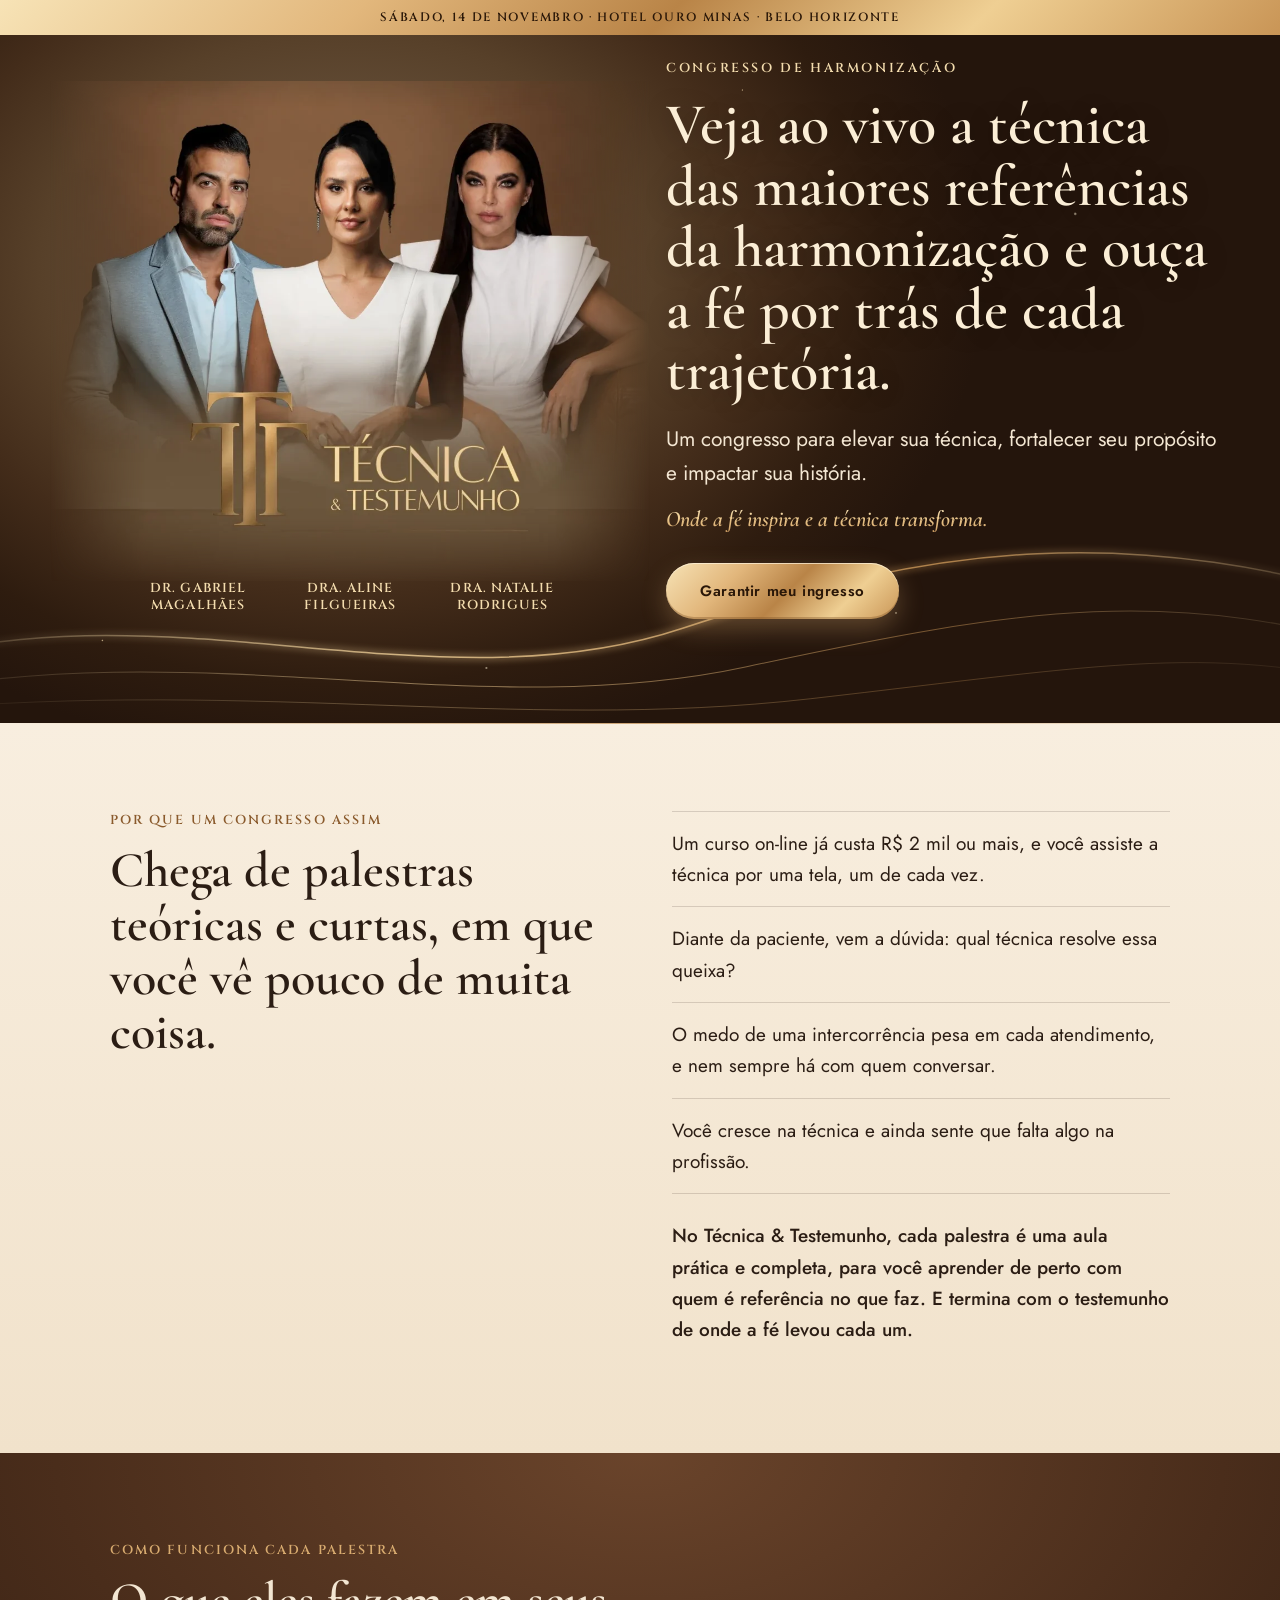
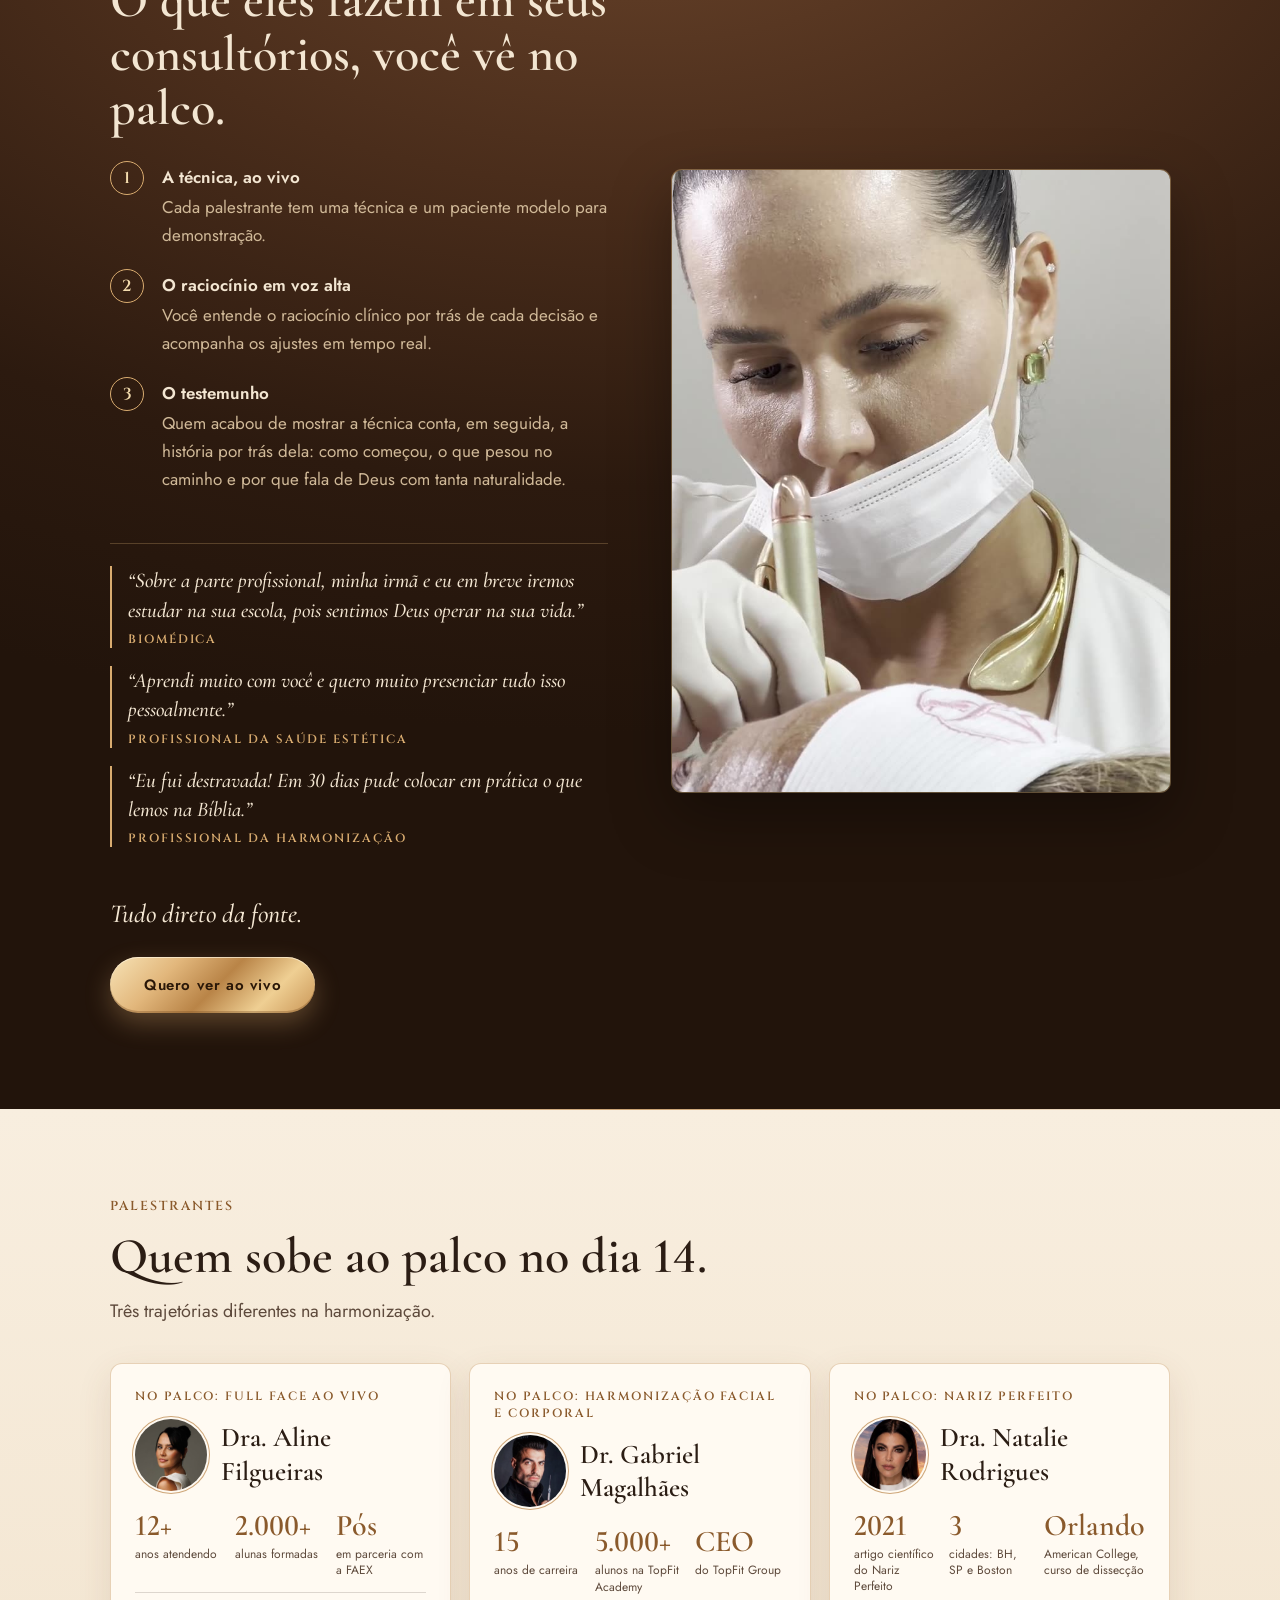
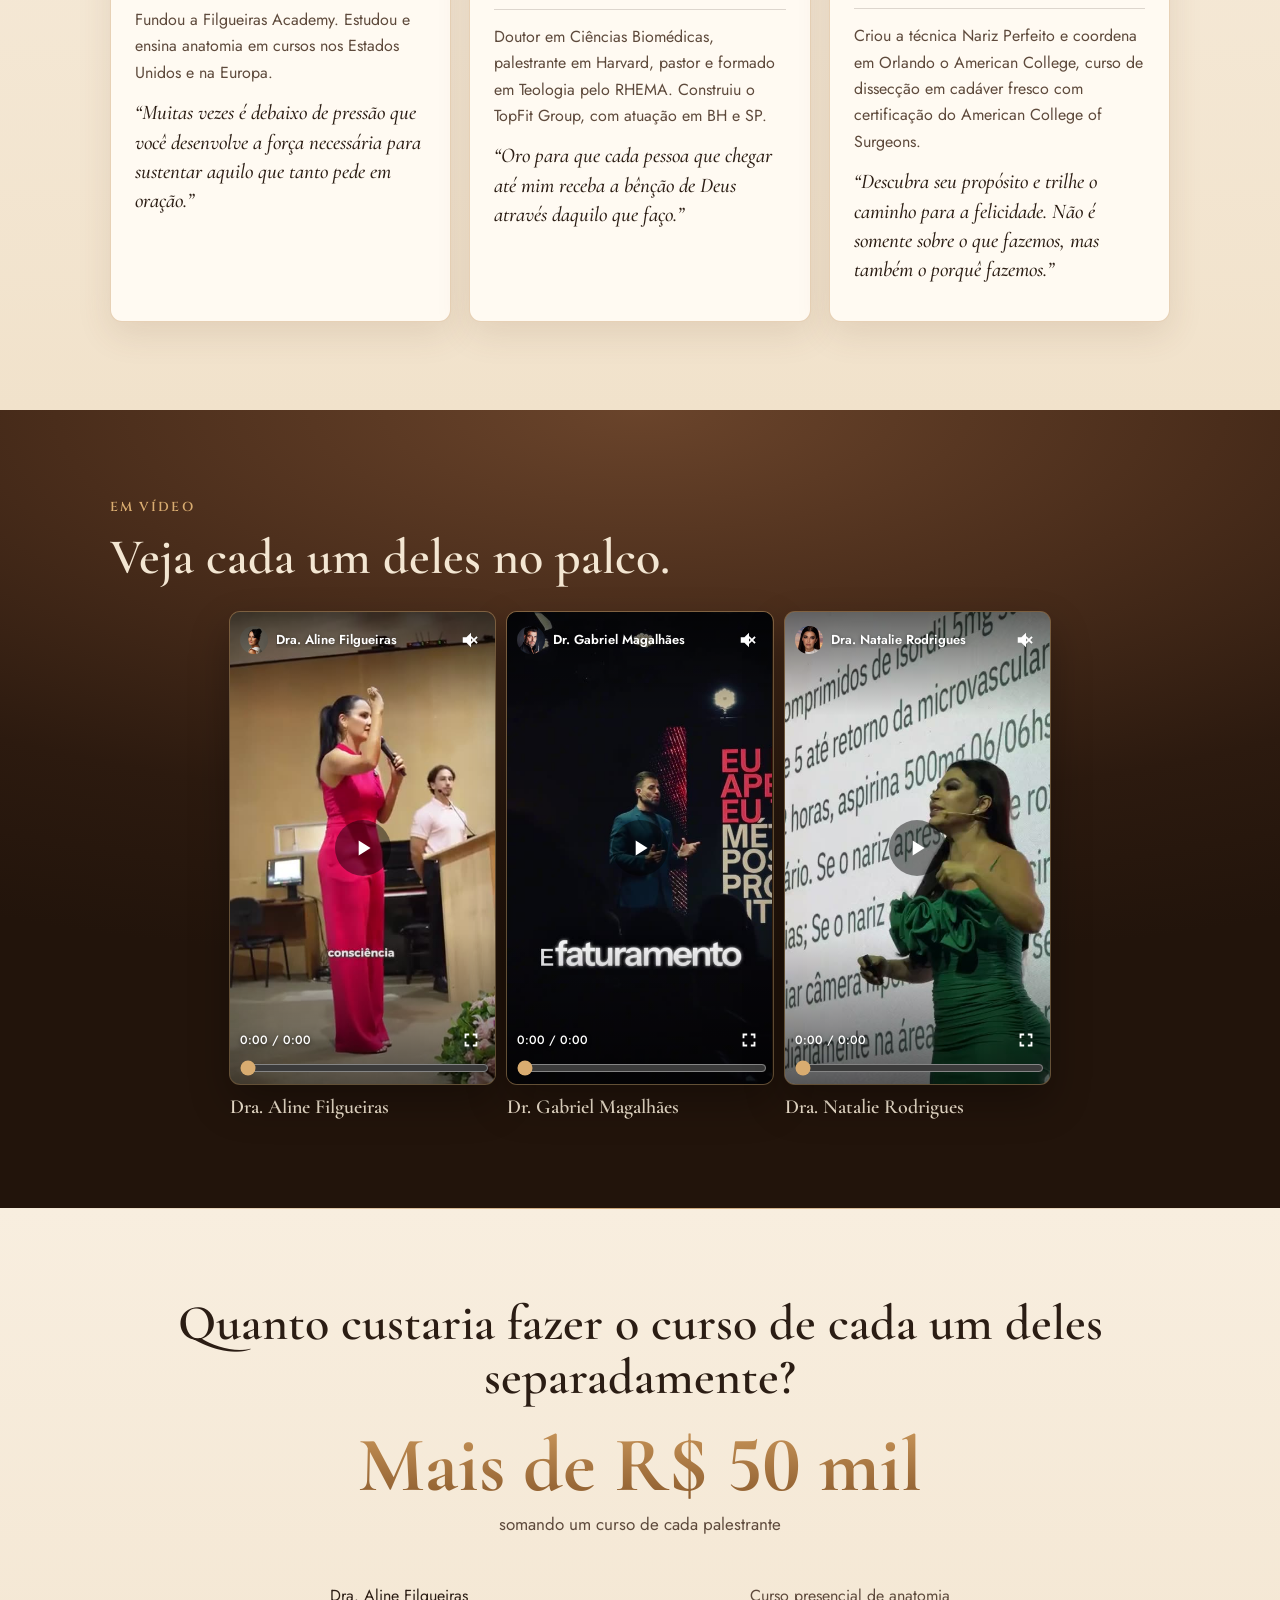
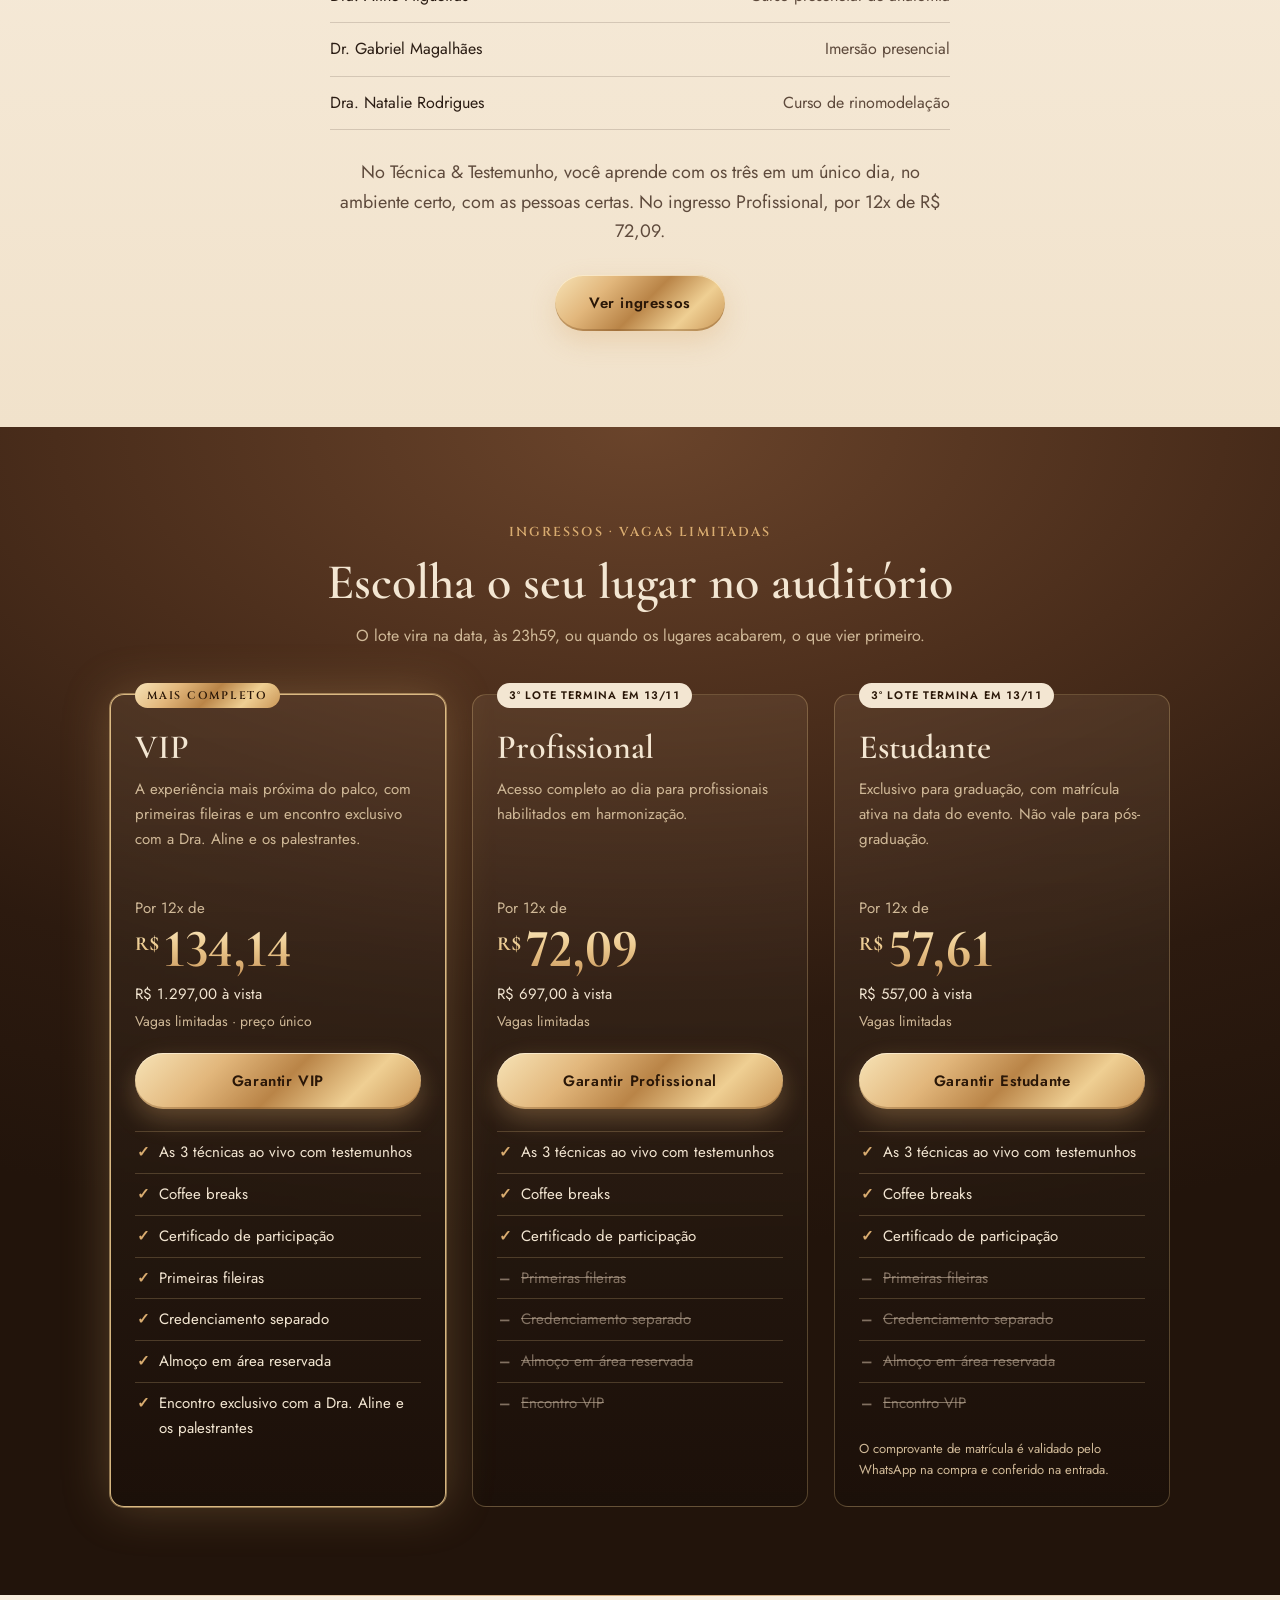
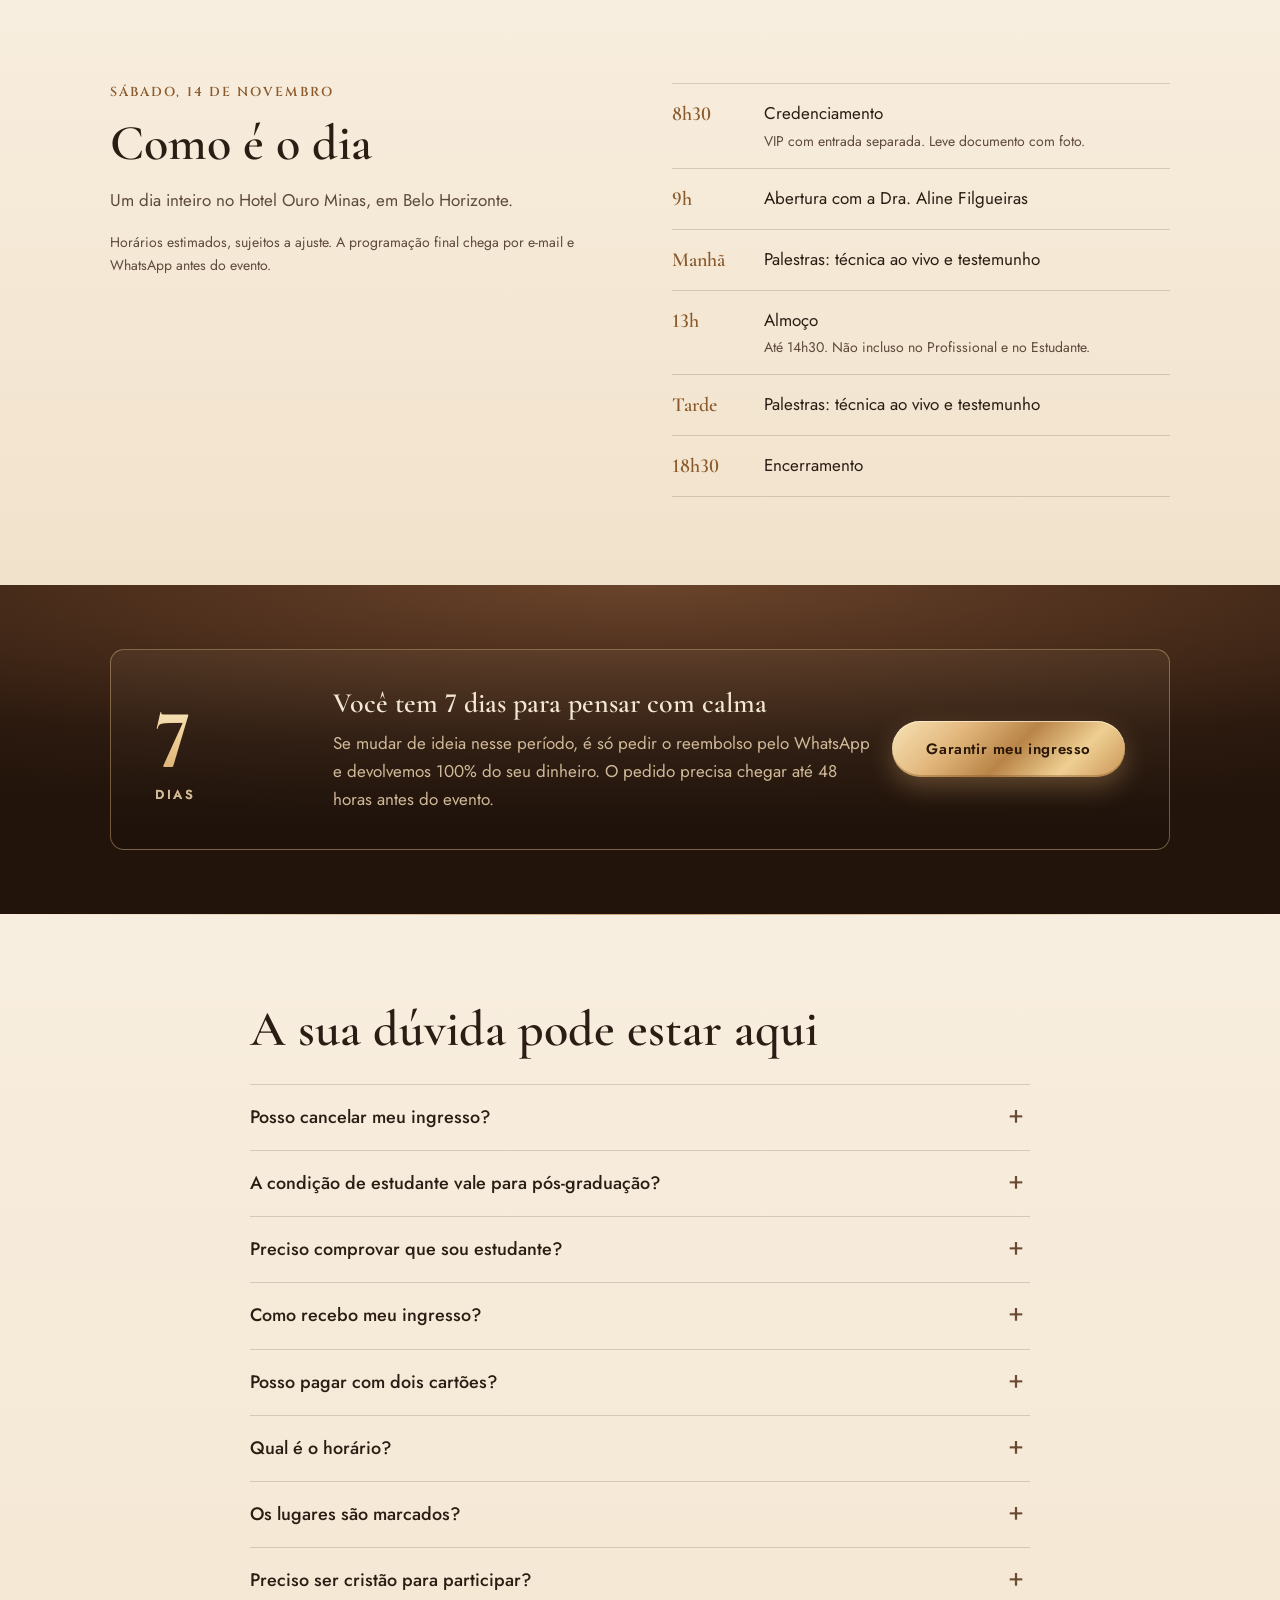
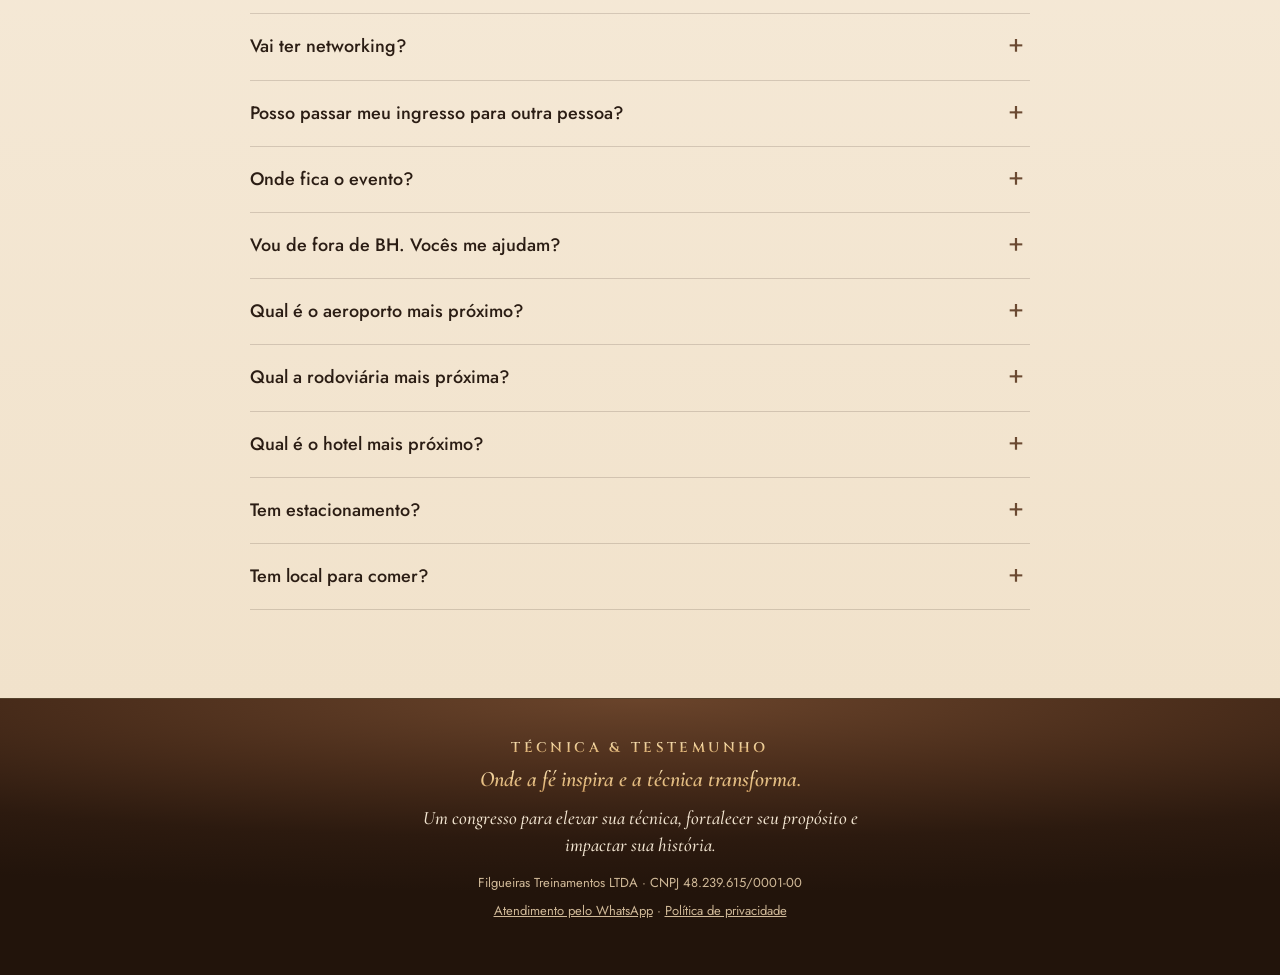
==== commit 9cdb5808: "LP: H1 "Veja ao vivo a técnica das maiores referências da harmonização e ouça a fé por trás de cada " ====
--- a/index.html
+++ b/index.html
@@ -9,7 +9,7 @@
 <meta property="og:title" content="Técnica & Testemunho · Congresso de Harmonização">
 <meta property="og:description" content="Um congresso para elevar sua técnica, fortalecer seu propósito e impactar sua história. 14/11/2026, Hotel Ouro Minas, BH.">
 <meta property="og:url" content="https://tecnicaetestemunho.alinefilgueiras.com.br/">
-<meta property="og:image" content="https://tecnicaetestemunho.alinefilgueiras.com.br/assets/og.jpg">
+<meta property="og:image" content="https://tecnicaetestemunho.alinefilgueiras.com.br/assets/og-v2.jpg">
 <meta property="og:image:width" content="1200">
 <meta property="og:image:height" content="630">
 <link rel="icon" type="image/png" sizes="32x32" href="assets/favicon-32.png">
@@ -280,7 +280,7 @@
     <path d="M0 250 C 340 214, 600 268, 880 236 S 1260 182, 1440 230" fill="none" stroke="url(#og1)" stroke-width=".8" opacity=".4"/>
   </svg>
   <div class="palco">
-    <img src="assets/key-visual.webp" alt="Dr. Gabriel Magalhães, Dra. Aline Filgueiras e Dra. Natalie Rodrigues, com o logo do Técnica &amp; Testemunho, Congresso de Harmonização" width="1080" height="1025" fetchpriority="high">
+    <img src="assets/key-visual-v2.webp" alt="Dr. Gabriel Magalhães, Dra. Aline Filgueiras e Dra. Natalie Rodrigues, com o logo do Técnica &amp; Testemunho, Congresso de Harmonização" width="1080" height="1025" fetchpriority="high">
   </div>
   <div class="nomes">
     <div><b>Dr. Gabriel Magalhães</b></div>
@@ -289,7 +289,7 @@
   </div>
   <div class="wrap hero-texto">
     <p class="data-evento">Congresso de Harmonização</p>
-    <h1>Veja ao vivo a técnica de quem é referência e ouça a fé por trás de cada trajetória.</h1>
+    <h1>Veja ao vivo a técnica das maiores referências da harmonização e ouça a fé por trás de cada trajetória.</h1>
     <p class="sub">Um congresso para elevar sua técnica, fortalecer seu propósito e impactar sua história.</p>
     <p class="assinatura">Onde a fé inspira e a técnica transforma.</p>
     <a class="btn" href="#ingressos">Garantir meu ingresso</a>
--- a/marca.css
+++ b/marca.css
@@ -156,7 +156,7 @@
 @media (min-width: 1000px) {
   .pg-lp .hero { background: radial-gradient(50% 72% at 27% 34%, #765a3f 0%, #66503a 26%, #574029 48%, #432c1a 66%, #2e1c0f 84%, #24150c 100%); }
   .pg-lp .hero { display: grid; grid-template-columns: minmax(0, 1.05fr) minmax(0, 1fr); align-items: center; gap: 8px; padding: 24px max(24px, calc((100vw - 1180px) / 2)) 96px; }
-  .pg-lp .palco { max-width: none; width: 100%; }
+  .pg-lp .palco { max-width: none; width: 100%; align-self: end; }
   .pg-lp .hero > .nomes { grid-column: 1; grid-row: 2; max-width: none; padding: 0 12%; margin-top: -18px; }
   .pg-lp .hero-texto { grid-column: 2; grid-row: 1 / span 2; }
   .pg-lp .hero-texto { text-align: left; margin: 0; padding: 0 0 0 8px; }
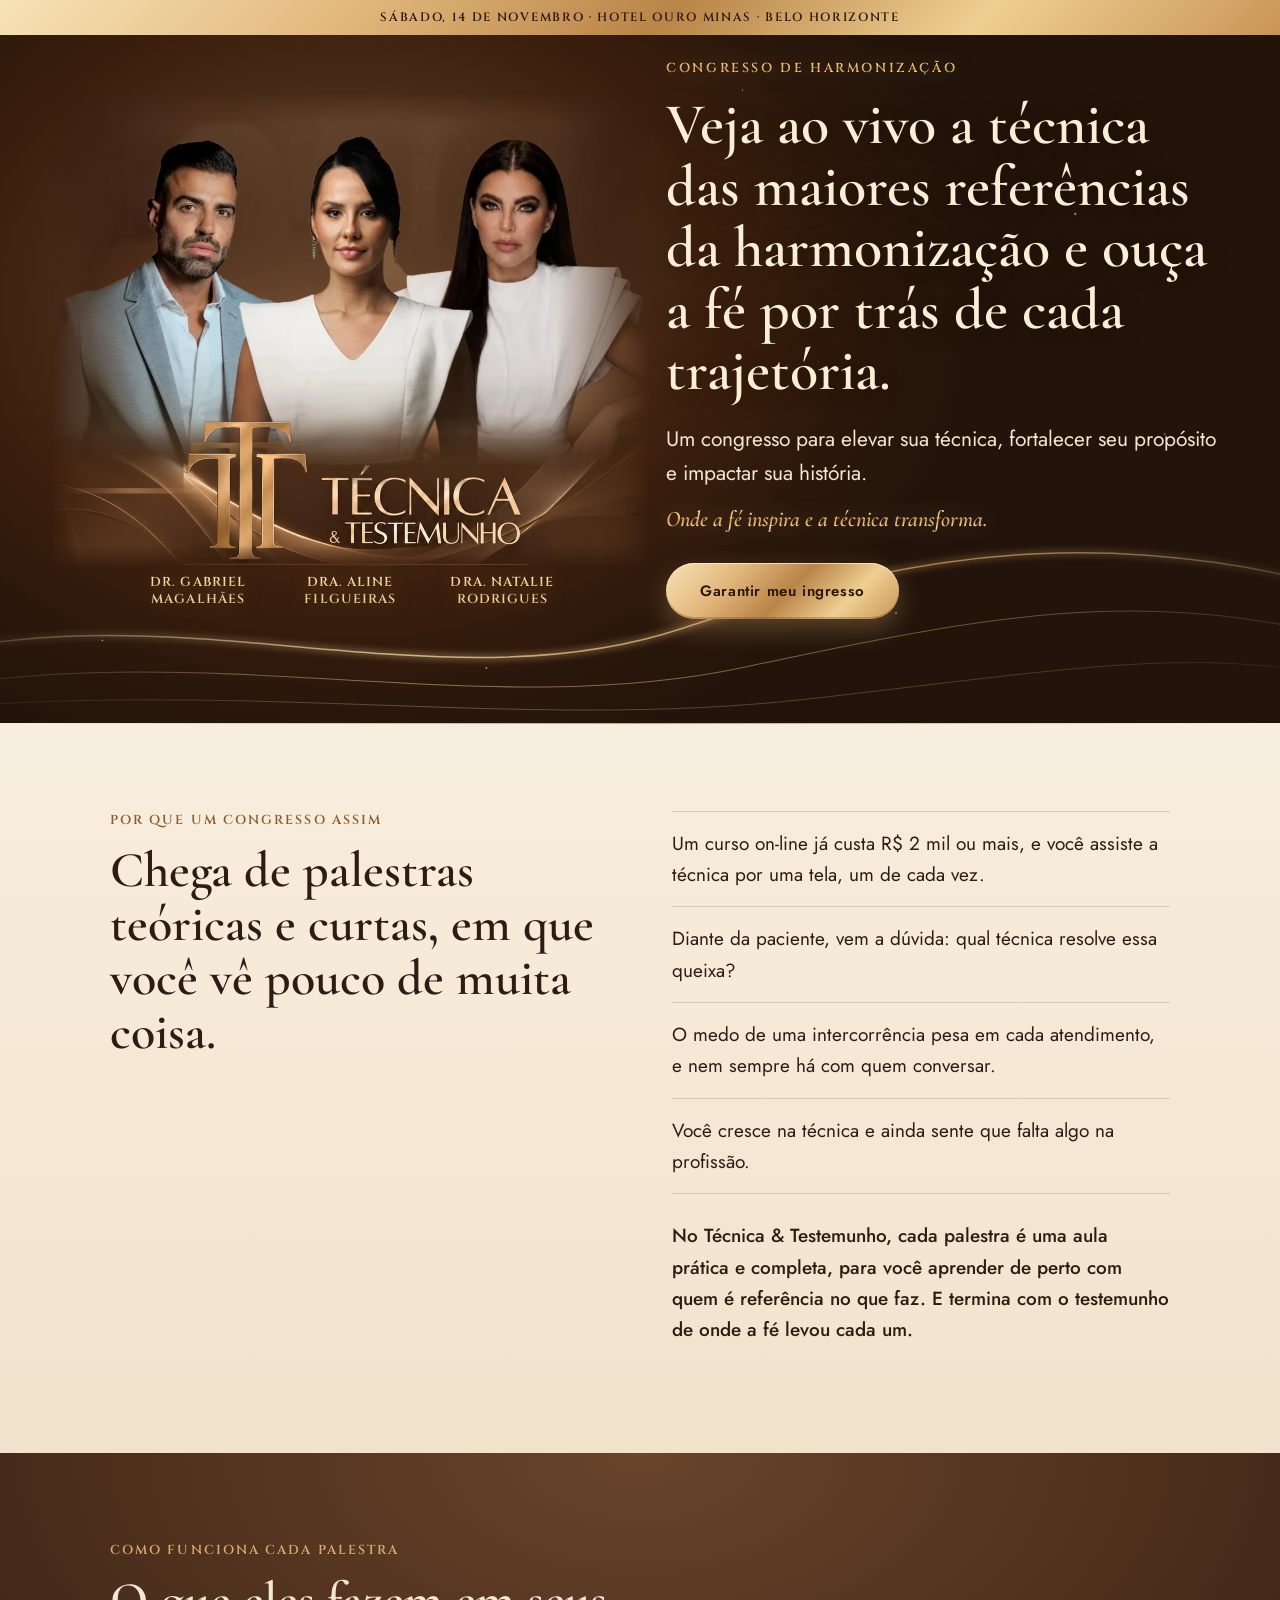
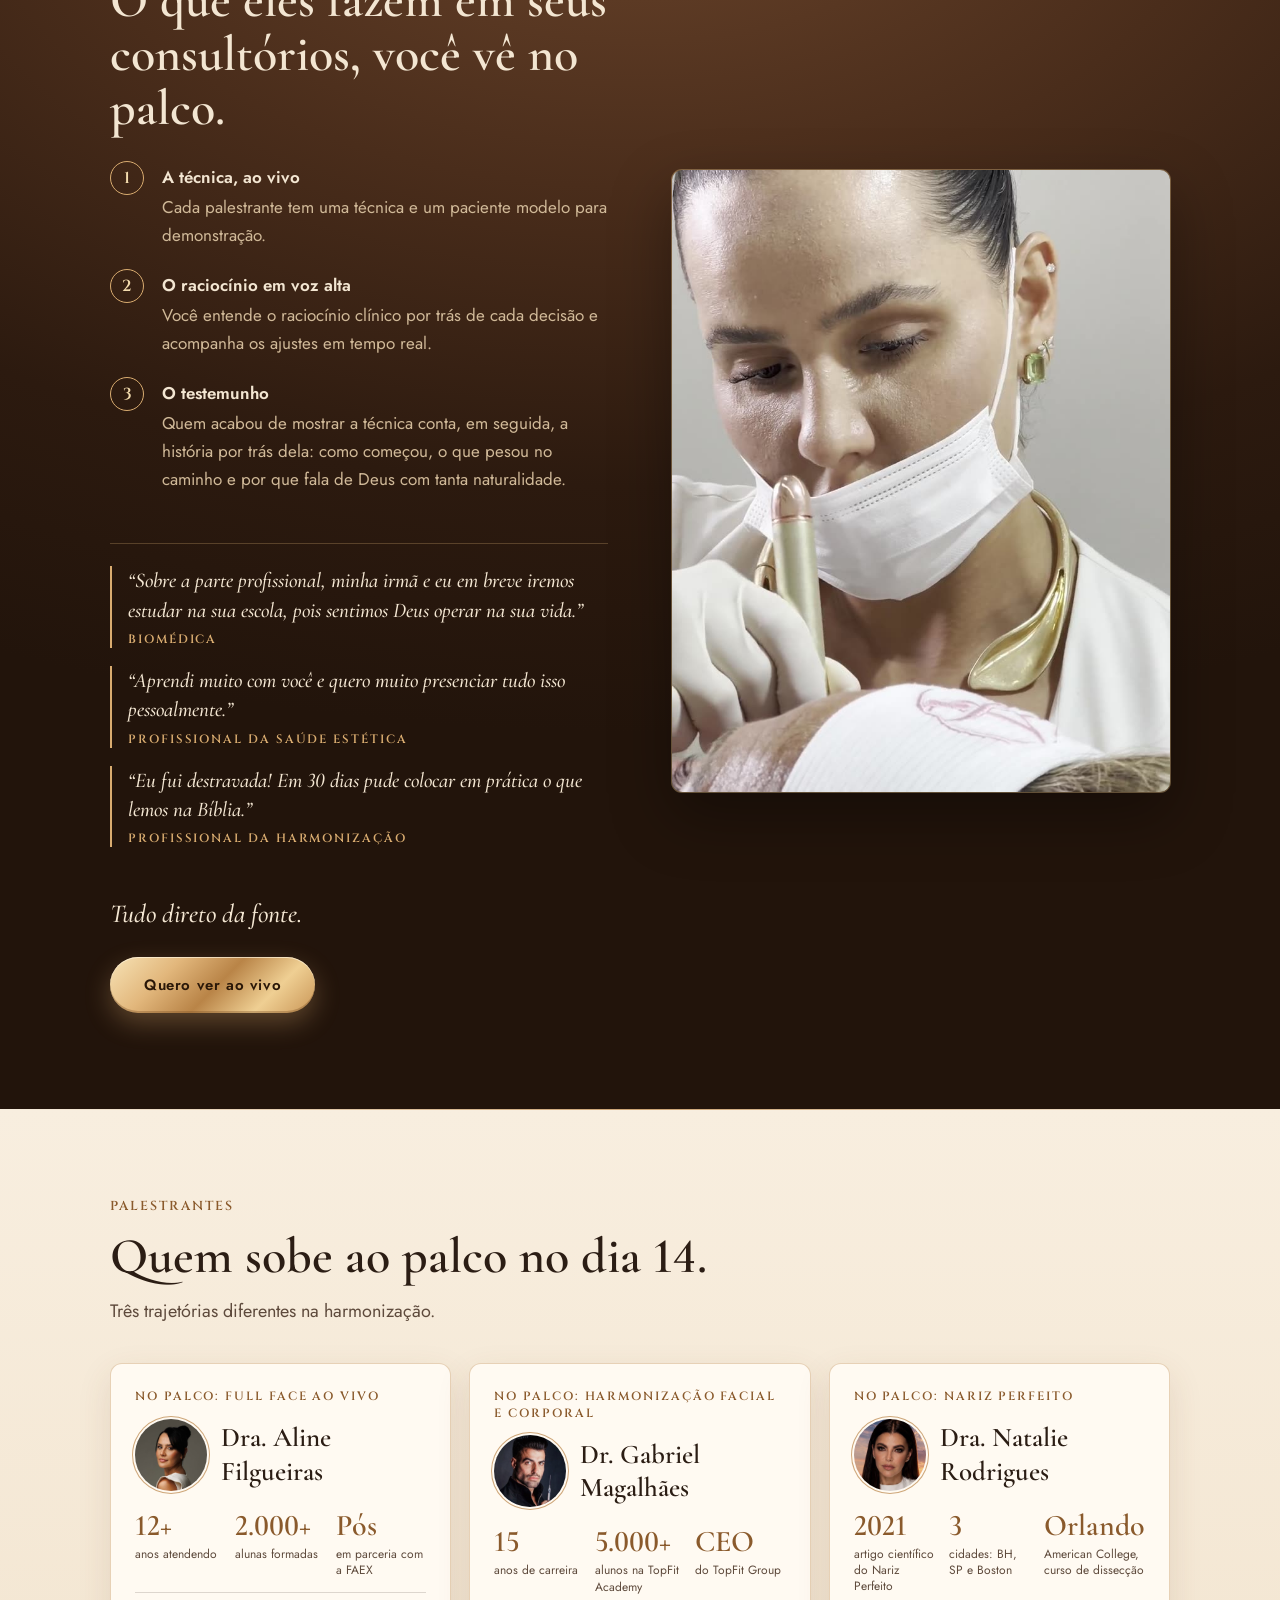
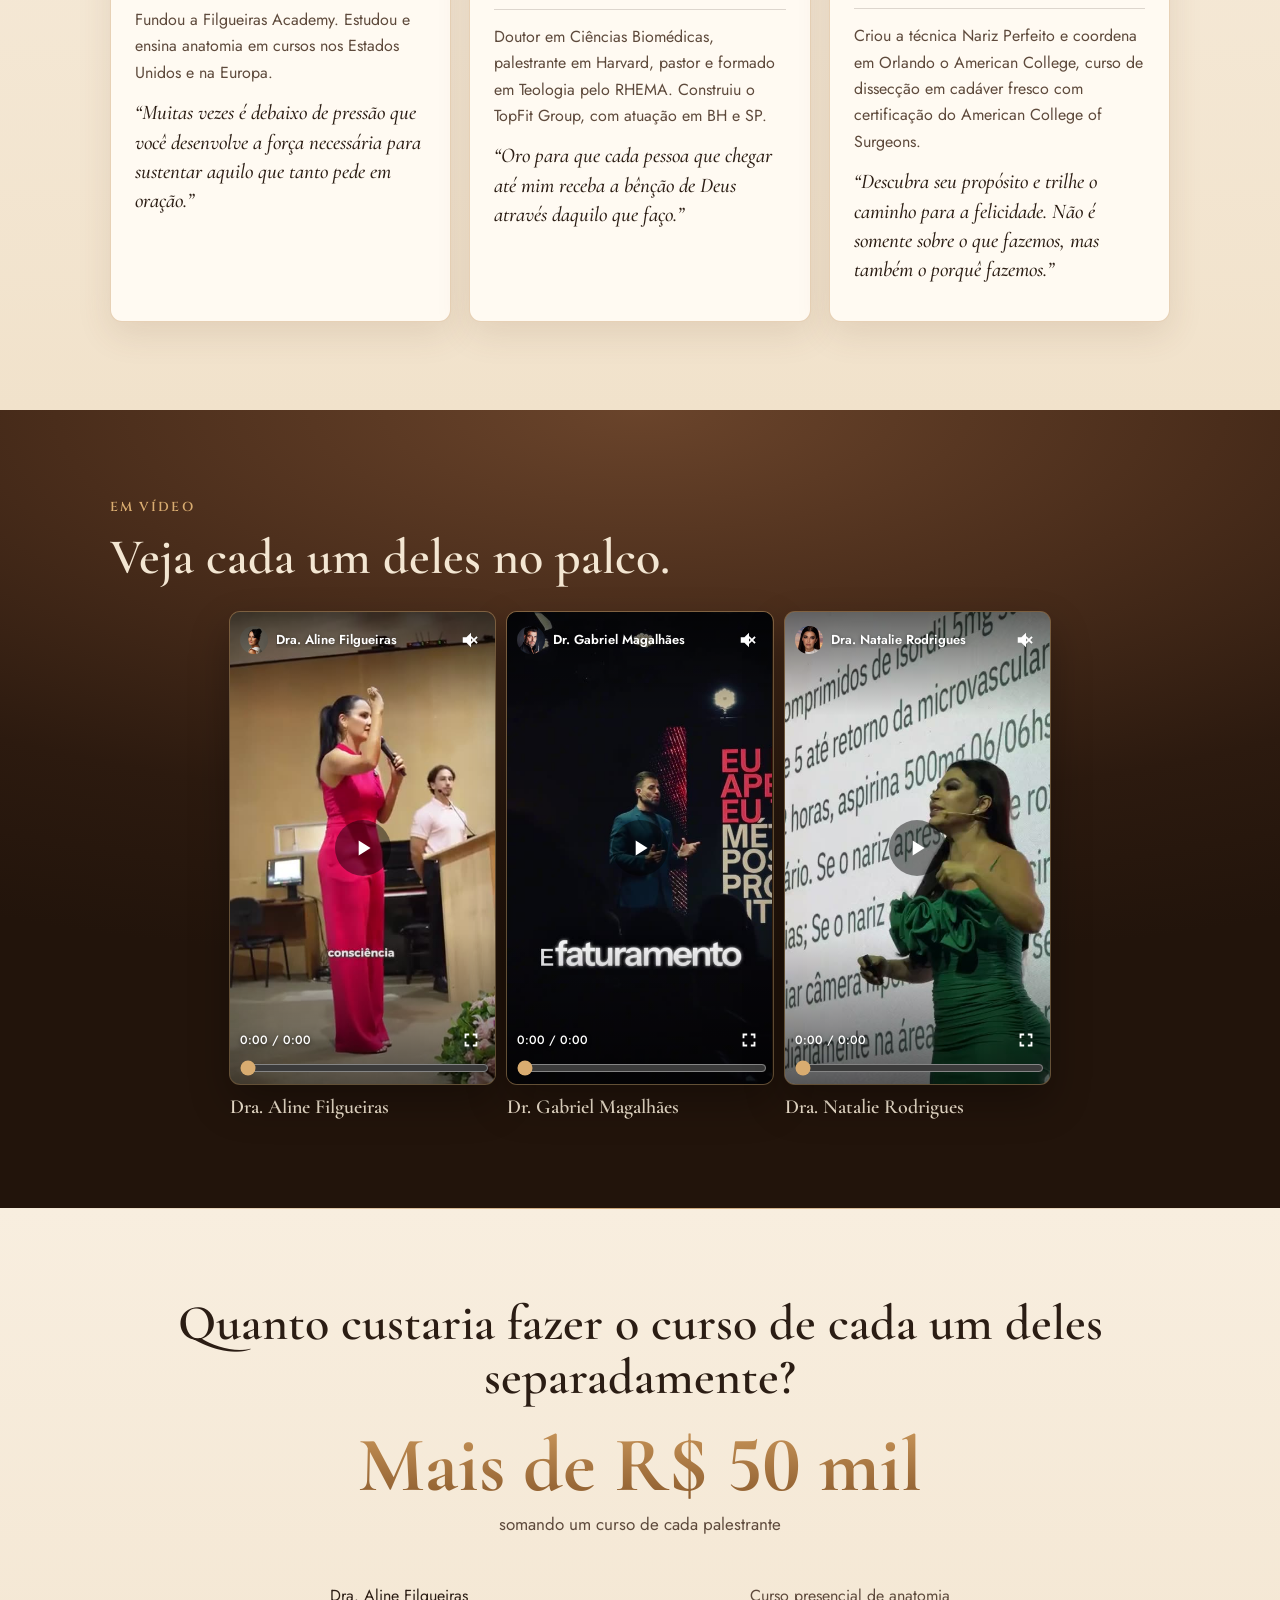
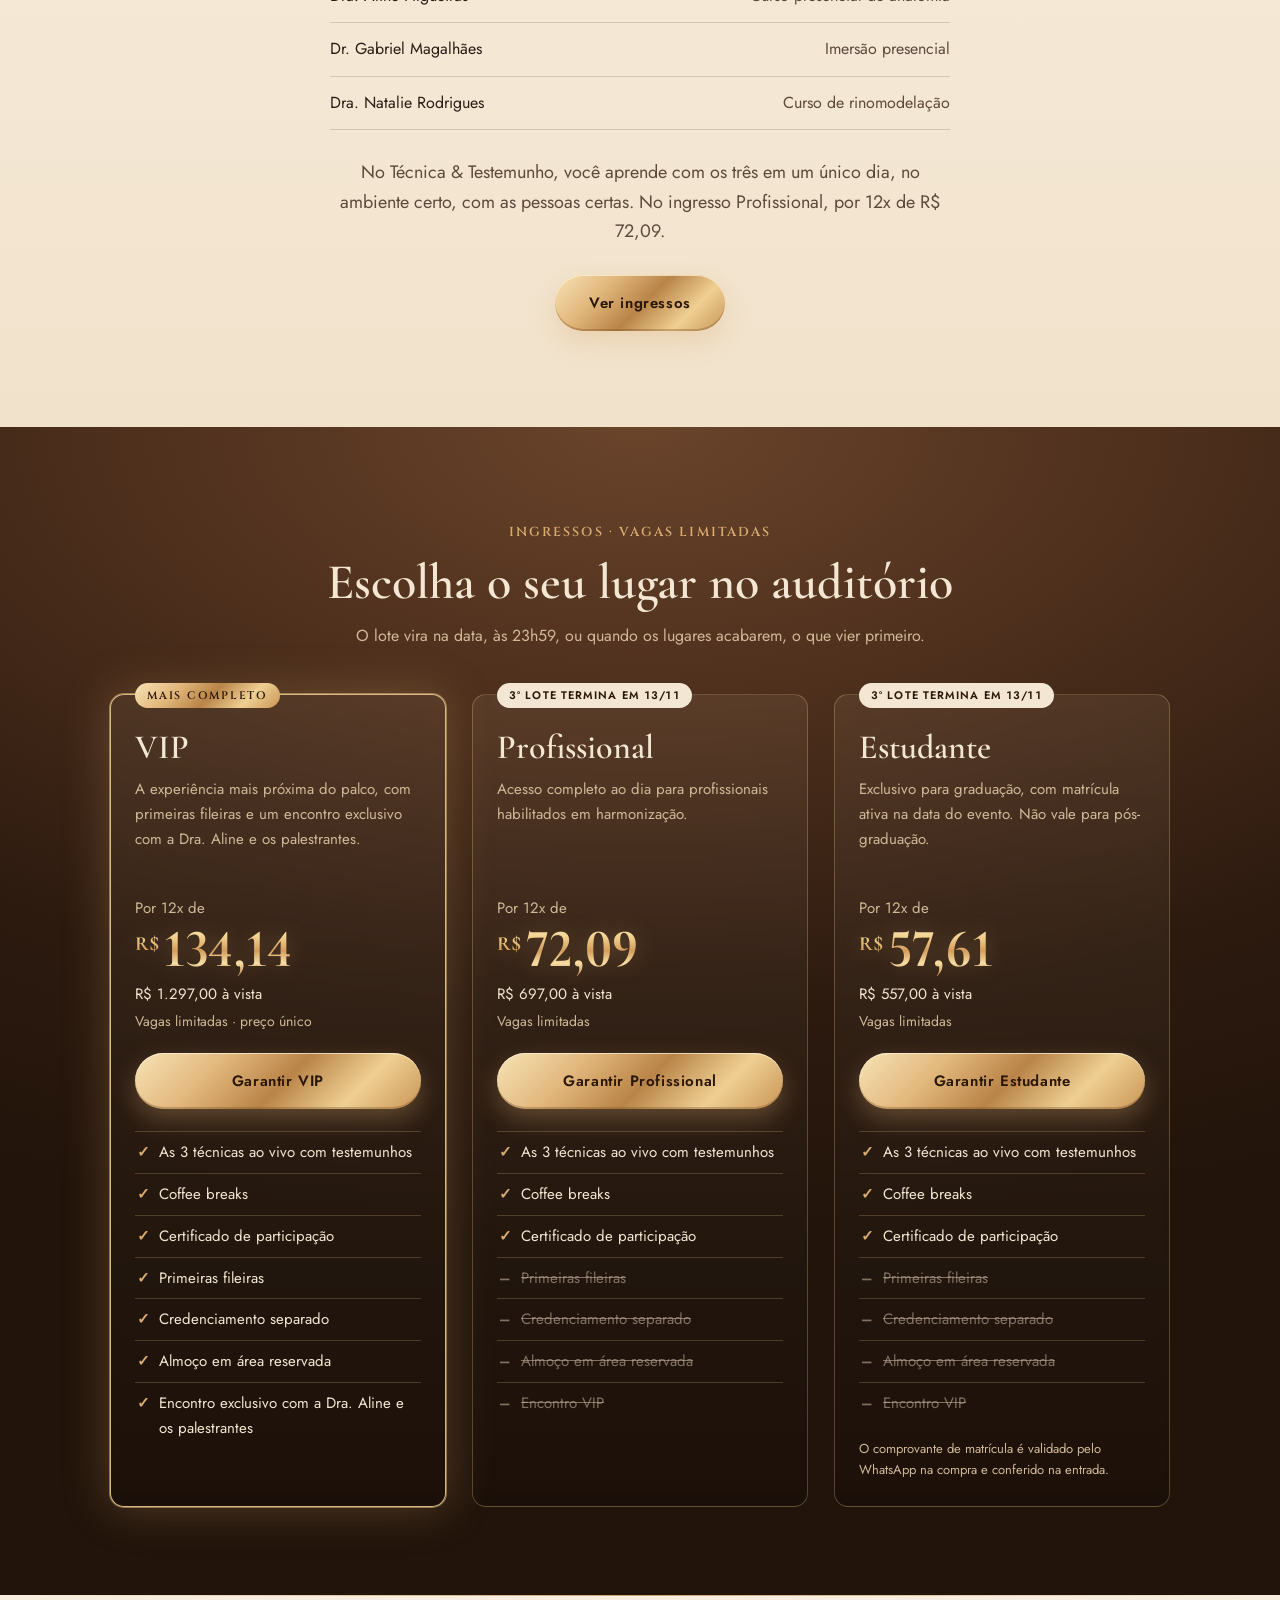
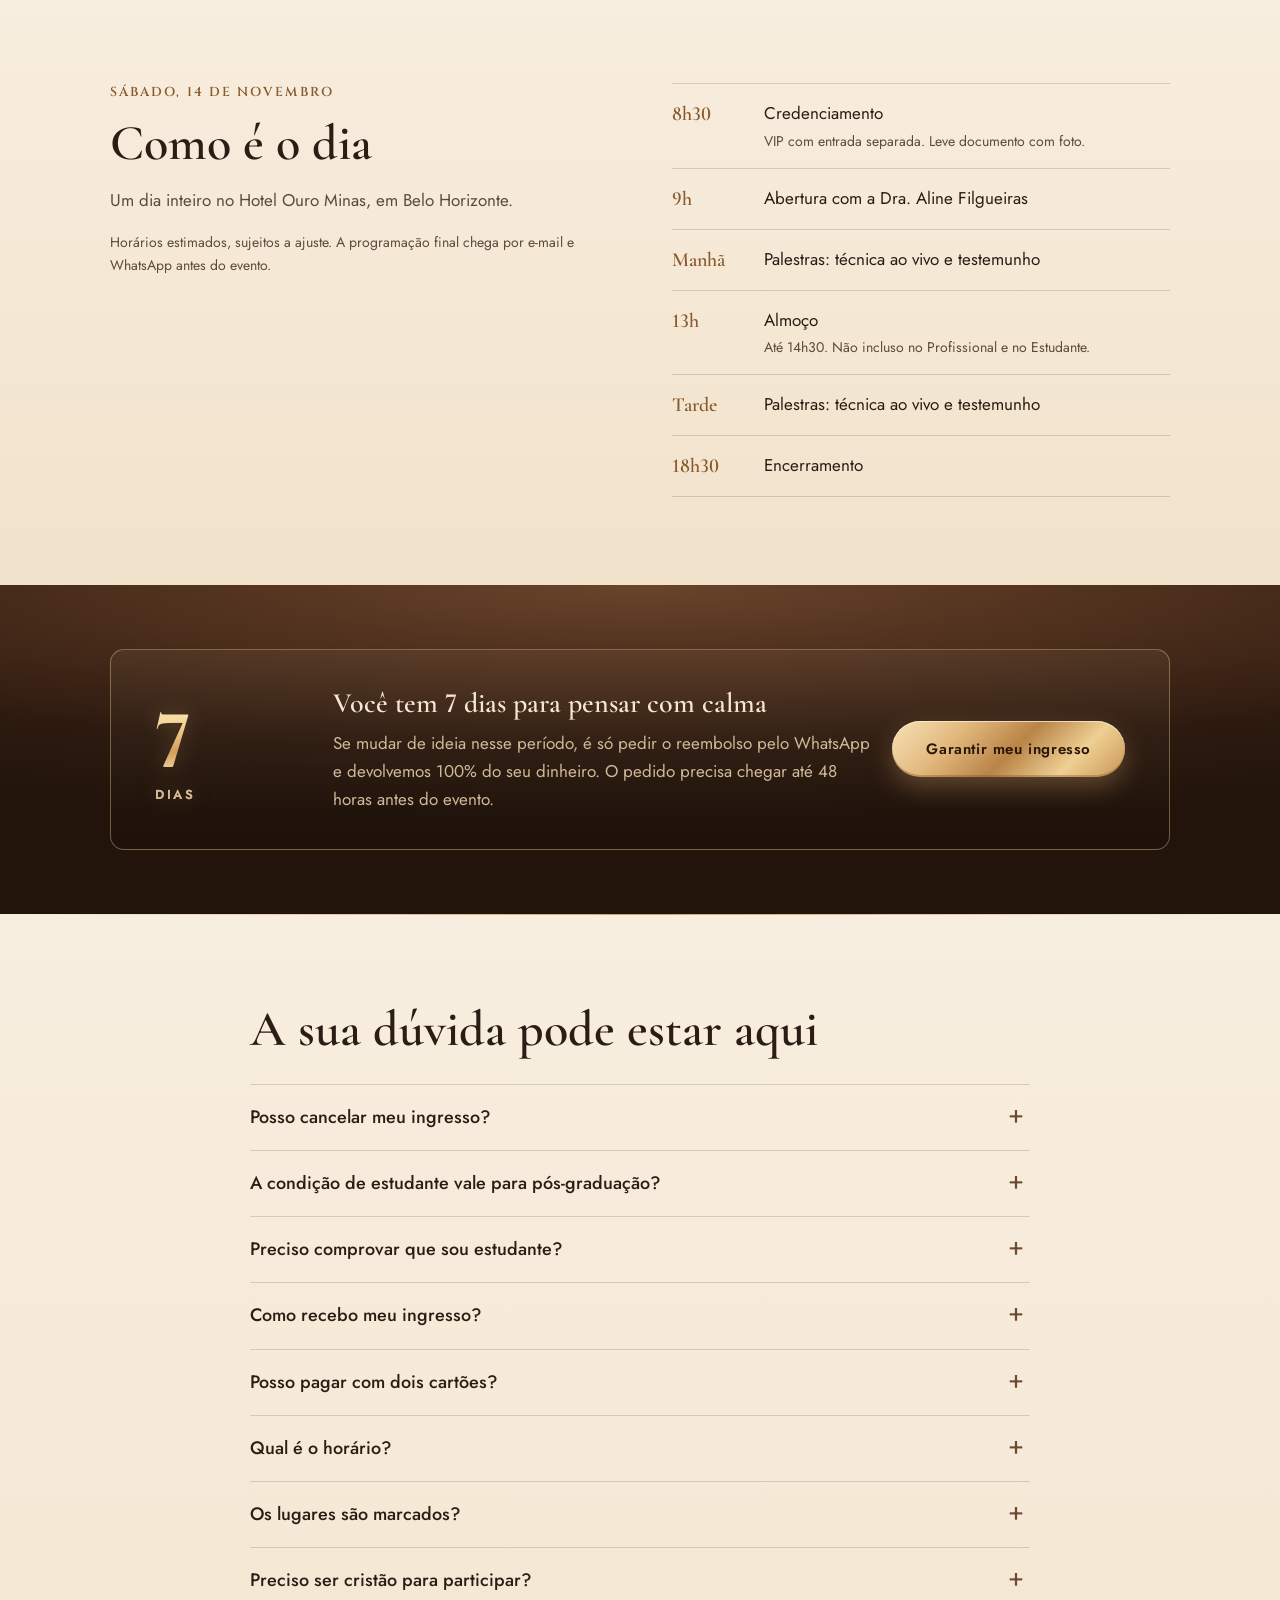
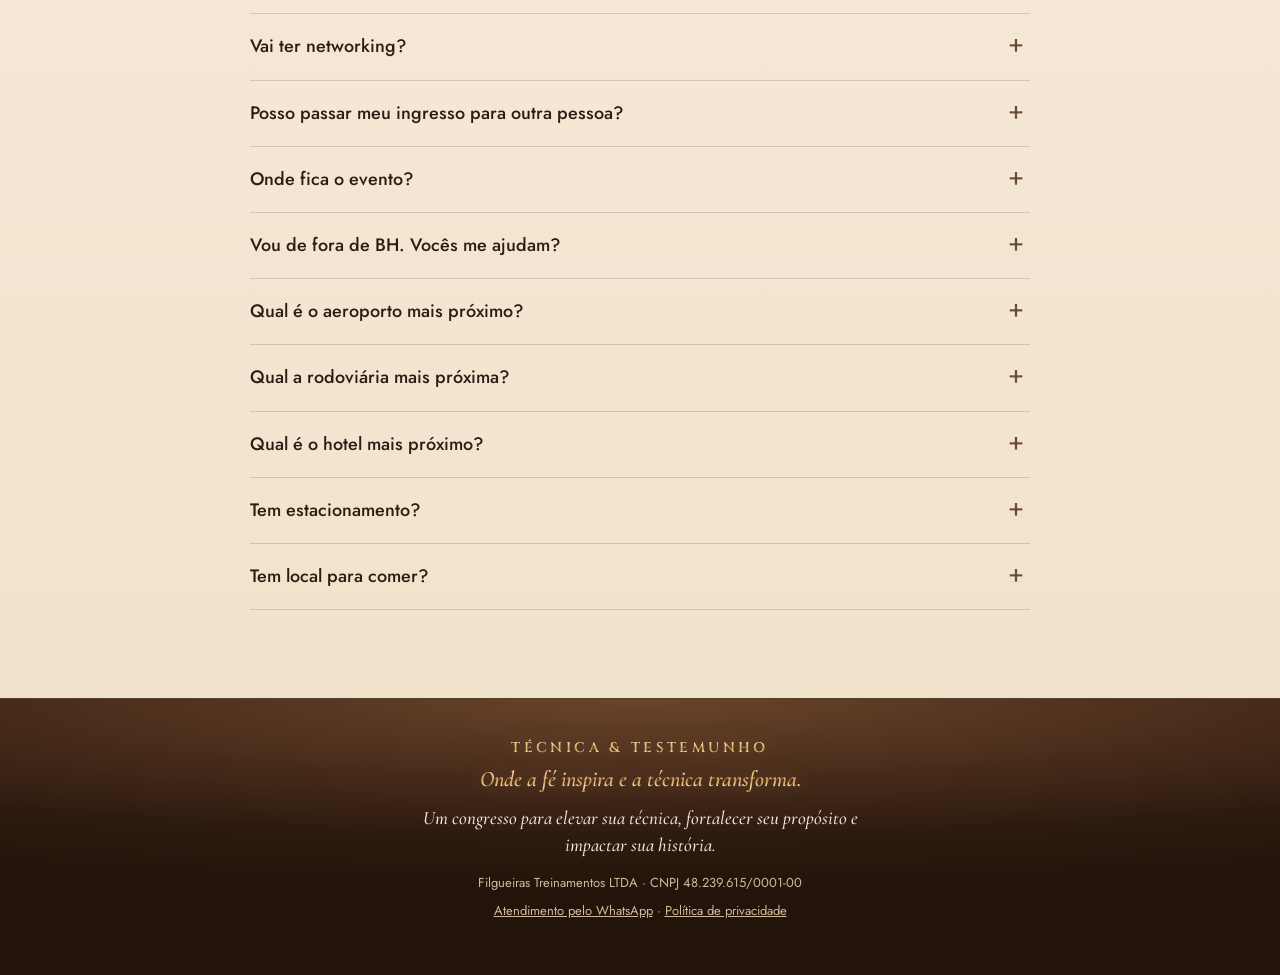
==== commit a9ef1540: "Hero com recorte da arte oficial (foto mais escura, logo metálico) e dourados mais brilhantes Co-Aut" ====
--- a/index.html
+++ b/index.html
@@ -9,7 +9,7 @@
 <meta property="og:title" content="Técnica & Testemunho · Congresso de Harmonização">
 <meta property="og:description" content="Um congresso para elevar sua técnica, fortalecer seu propósito e impactar sua história. 14/11/2026, Hotel Ouro Minas, BH.">
 <meta property="og:url" content="https://tecnicaetestemunho.alinefilgueiras.com.br/">
-<meta property="og:image" content="https://tecnicaetestemunho.alinefilgueiras.com.br/assets/og-v2.jpg">
+<meta property="og:image" content="https://tecnicaetestemunho.alinefilgueiras.com.br/assets/og-v3.jpg">
 <meta property="og:image:width" content="1200">
 <meta property="og:image:height" content="630">
 <link rel="icon" type="image/png" sizes="32x32" href="assets/favicon-32.png">
@@ -280,7 +280,7 @@
     <path d="M0 250 C 340 214, 600 268, 880 236 S 1260 182, 1440 230" fill="none" stroke="url(#og1)" stroke-width=".8" opacity=".4"/>
   </svg>
   <div class="palco">
-    <img src="assets/key-visual-v2.webp" alt="Dr. Gabriel Magalhães, Dra. Aline Filgueiras e Dra. Natalie Rodrigues, com o logo do Técnica &amp; Testemunho, Congresso de Harmonização" width="1080" height="1025" fetchpriority="high">
+    <img src="assets/key-visual-v3.webp" alt="Dr. Gabriel Magalhães, Dra. Aline Filgueiras e Dra. Natalie Rodrigues, com o logo do Técnica &amp; Testemunho, Congresso de Harmonização" width="1122" height="892" fetchpriority="high">
   </div>
   <div class="nomes">
     <div><b>Dr. Gabriel Magalhães</b></div>
--- a/marca.css
+++ b/marca.css
@@ -14,7 +14,8 @@
   --ouro-claro: #f3dcae;
   --ouro-escuro: #a8763f;
   --ouro-metal: linear-gradient(135deg, #f7e3b6 0%, #e2b77c 28%, #b98447 52%, #efcf93 76%, #c99556 100%);
-  --ouro-texto: linear-gradient(180deg, #fbebc6 0%, #ecc98e 45%, #c8955a 100%);
+  --ouro-texto: linear-gradient(180deg, #fff1cf 0%, #f2d18f 28%, #d39d5c 52%, #f7dda5 74%, #b98447 100%);
+  --brilho-ouro: drop-shadow(0 0 10px rgba(240, 200, 130, .25));
   --fundo-escuro: radial-gradient(120% 70% at 50% 0%, #6a442b 0%, #4a2d1b 38%, #2c1a0f 72%, #22140b 100%);
   --fundo-claro: linear-gradient(180deg, #f8eedf 0%, #f1e2cb 100%);
   --creme: #f6ead8;
@@ -71,7 +72,7 @@
 /* Hero: fundo caramelo com brilho atrás dos rostos, ondas de luz e partículas */
 .pg-lp .hero { position: relative; overflow: hidden; padding-bottom: 84px;
   /* o centro tem a cor da base da foto e escurece devagar: a foto se dissolve no fundo sem degrau */
-  background: radial-gradient(95% 52% at 50% 30%, #66503a 0%, #5d4530 34%, #4b3220 58%, #33200f 80%, #24150c 100%); }
+  background: radial-gradient(95% 52% at 50% 30%, #5e3f2b 0%, #4f3320 32%, #3c1f0d 58%, #2a170b 80%, #22140b 100%); }
 .pg-lp .hero::before { content: ""; position: absolute; inset: 0; pointer-events: none; opacity: .7;
   background-image:
     radial-gradient(1.6px 1.6px at 12% 18%, #fff3d6, transparent), radial-gradient(1.2px 1.2px at 22% 64%, #ffe7b8, transparent),
@@ -79,11 +80,12 @@
     radial-gradient(1.4px 1.4px at 70% 84%, #fff3d6, transparent), radial-gradient(1.2px 1.2px at 8% 88%, #ffe7b8, transparent),
     radial-gradient(1.5px 1.5px at 38% 92%, #fff3d6, transparent), radial-gradient(1.1px 1.1px at 58% 8%, #ffe7b8, transparent); }
 .pg-lp .ondas { position: absolute; left: -10%; right: -10%; bottom: -2px; width: 120%; height: auto; pointer-events: none; opacity: .9; }
-.pg-lp .palco { aspect-ratio: 1080 / 900; max-width: 760px; background: none; }
-.pg-lp .palco img { margin-top: -10.6%;
-  -webkit-mask-image: linear-gradient(90deg, transparent 0, #000 16%, #000 84%, transparent 100%), linear-gradient(180deg, transparent 0, #000 16%, #000 88%, transparent 100%);
+/* Recorte da arte oficial (y 250 a 1142): foto já tratada, logo metálico e ondas, sem os textos da arte */
+.pg-lp .palco { aspect-ratio: 1122 / 892; max-width: 760px; background: none; }
+.pg-lp .palco img { margin-top: 0;
+  -webkit-mask-image: linear-gradient(90deg, transparent 0, #000 16%, #000 84%, transparent 100%), linear-gradient(180deg, transparent 0, #000 7%, #000 95%, transparent 100%);
   -webkit-mask-composite: source-in;
-          mask-image: linear-gradient(90deg, transparent 0, #000 16%, #000 84%, transparent 100%), linear-gradient(180deg, transparent 0, #000 16%, #000 88%, transparent 100%);
+          mask-image: linear-gradient(90deg, transparent 0, #000 16%, #000 84%, transparent 100%), linear-gradient(180deg, transparent 0, #000 7%, #000 95%, transparent 100%);
           mask-composite: intersect; }
 .pg-lp .palco::after { background: linear-gradient(180deg, transparent 80%, rgba(36, 21, 12, .0) 100%); }
 /* Nomes embaixo da foto (a foto tem o logo na base) */
@@ -95,7 +97,9 @@
 .pg-lp .hero h1 em { font-style: italic; }
 .pg-lp .hero .sub { font-size: clamp(18px, 2.1vw, 21px); color: #f3e6d2; }
 .pg-lp .assinatura { font: italic 600 22px/1.35 var(--titulo); }
-.pg-lp .assinatura, .pg-lp .total, .pg-lp .parcela, .pg-lp .garantia .sete { background: var(--ouro-texto); -webkit-background-clip: text; background-clip: text; color: transparent; }
+.pg-lp .assinatura, .pg-lp .total, .pg-lp .parcela, .pg-lp .garantia .sete, .pg-lp .hero .data-evento, .pg-lp .nomes b, .pg-lp footer .marca-rodape {
+  background: var(--ouro-texto); -webkit-background-clip: text; background-clip: text; color: transparent; }
+.pg-lp .assinatura, .pg-lp .parcela, .pg-lp .garantia .sete, .pg-lp .hero .data-evento, .pg-lp .nomes b, .pg-lp footer .marca-rodape { filter: var(--brilho-ouro); }
 .pg-lp .contador-hero b { color: var(--ouro-claro); }
 
 /* Dores, Como funciona */
@@ -154,7 +158,7 @@
   .pg-lp .palco { aspect-ratio: 1080 / 920; }
 }
 @media (min-width: 1000px) {
-  .pg-lp .hero { background: radial-gradient(50% 72% at 27% 34%, #765a3f 0%, #66503a 26%, #574029 48%, #432c1a 66%, #2e1c0f 84%, #24150c 100%); }
+  .pg-lp .hero { background: radial-gradient(50% 72% at 27% 38%, #5e3f2b 0%, #4f3320 30%, #3c1f0d 58%, #2a170b 82%, #22140b 100%); }
   .pg-lp .hero { display: grid; grid-template-columns: minmax(0, 1.05fr) minmax(0, 1fr); align-items: center; gap: 8px; padding: 24px max(24px, calc((100vw - 1180px) / 2)) 96px; }
   .pg-lp .palco { max-width: none; width: 100%; align-self: end; }
   .pg-lp .hero > .nomes { grid-column: 1; grid-row: 2; max-width: none; padding: 0 12%; margin-top: -18px; }
@@ -176,7 +180,7 @@
 .pg-quiz .btn, .pg-online .btn { border-radius: 999px; }
 .pg-quiz .opcao.marcada { border-color: var(--ouro-escuro); box-shadow: 0 0 0 2px rgba(217, 172, 112, .45); }
 .pg-quiz .faces, .pg-online .oferta { box-shadow: 0 0 0 1px rgba(185, 132, 71, .35), 0 16px 40px rgba(106, 68, 43, .18); }
-.pg-quiz .faces { background: radial-gradient(70% 70% at 50% 30%, #8d5c38, #4a2d1b); }
+.pg-quiz .faces { background: radial-gradient(70% 70% at 50% 30%, #5e3f2b, #2a170b); aspect-ratio: 1122 / 540; } /* rostos sem o topo do logo */
 .pg-online h1 { font-size: clamp(32px, 8vw, 44px); line-height: 1.08; }
 .pg-online .oferta { border-color: rgba(185, 132, 71, .7); }
 .pg-online .parcela b { font-family: var(--titulo); font-weight: 700; background: linear-gradient(180deg, #c9965a, #8a5a2c); -webkit-background-clip: text; background-clip: text; color: transparent; }
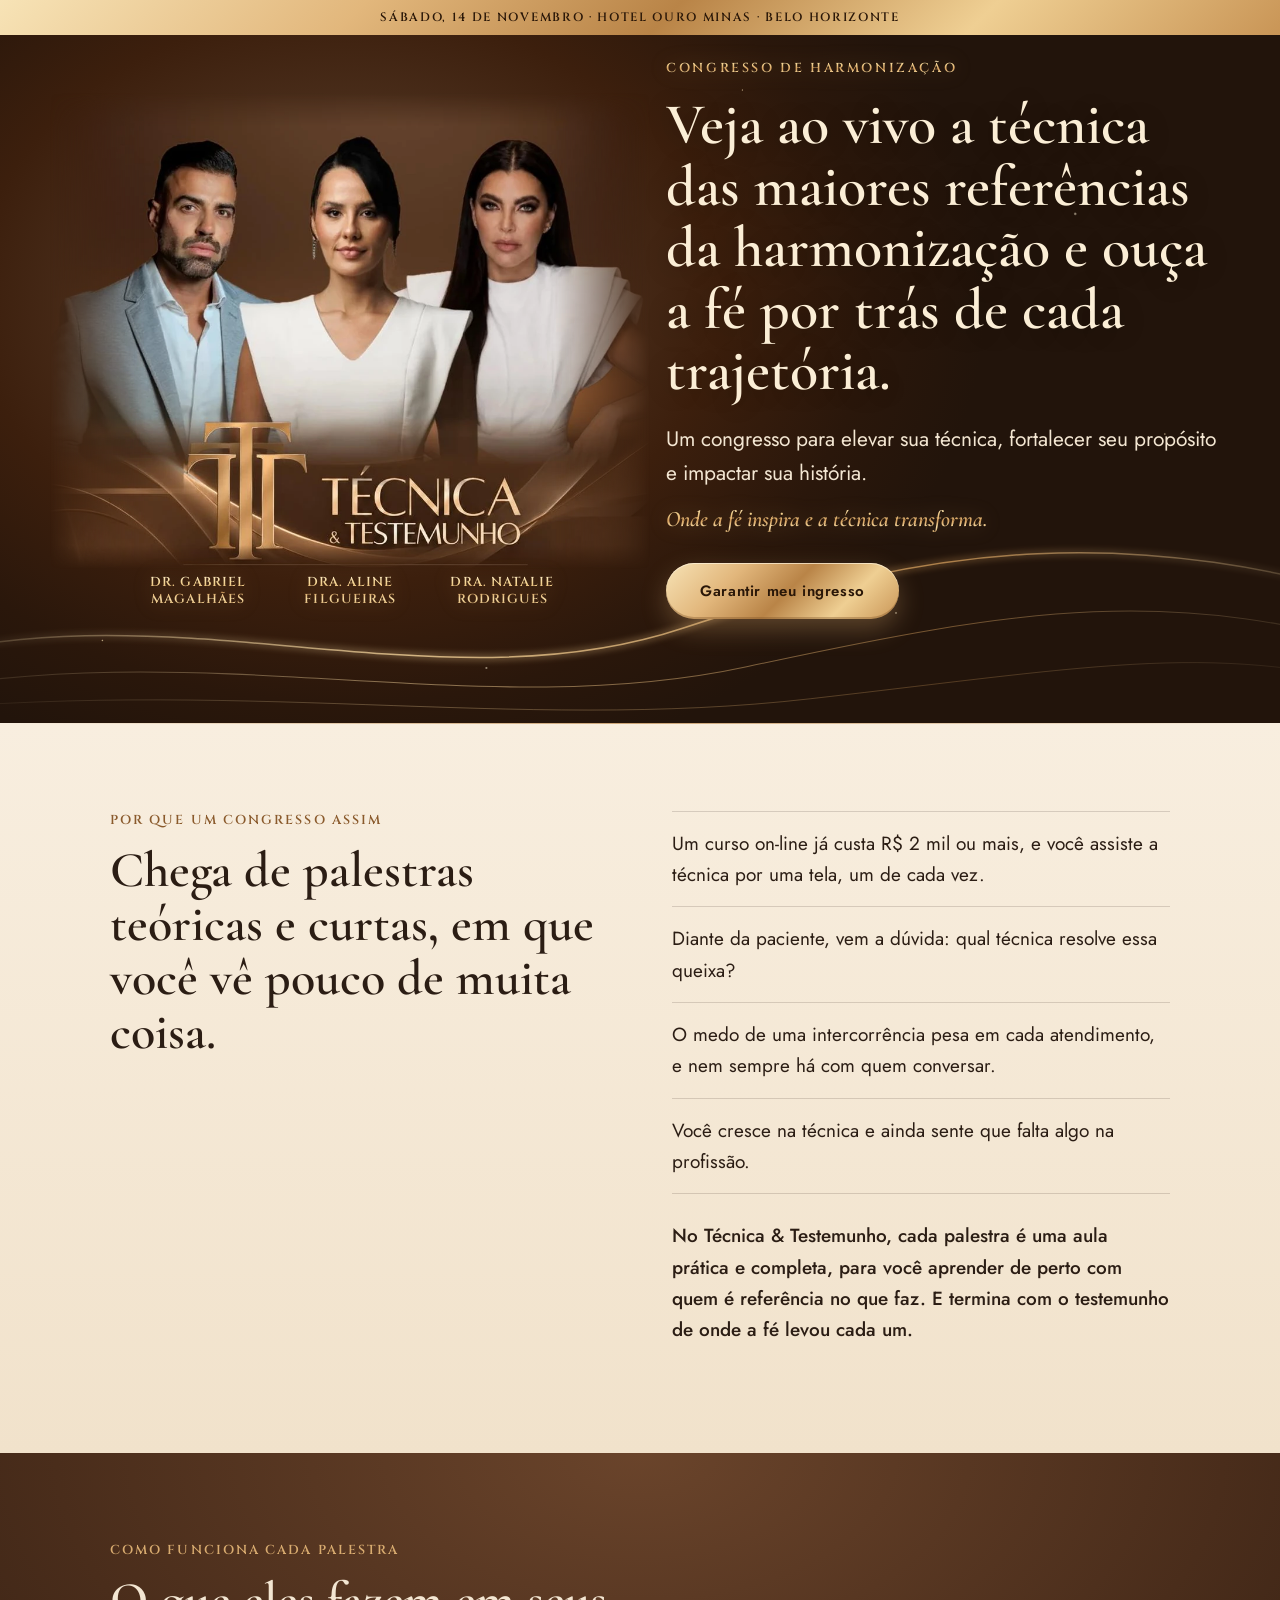
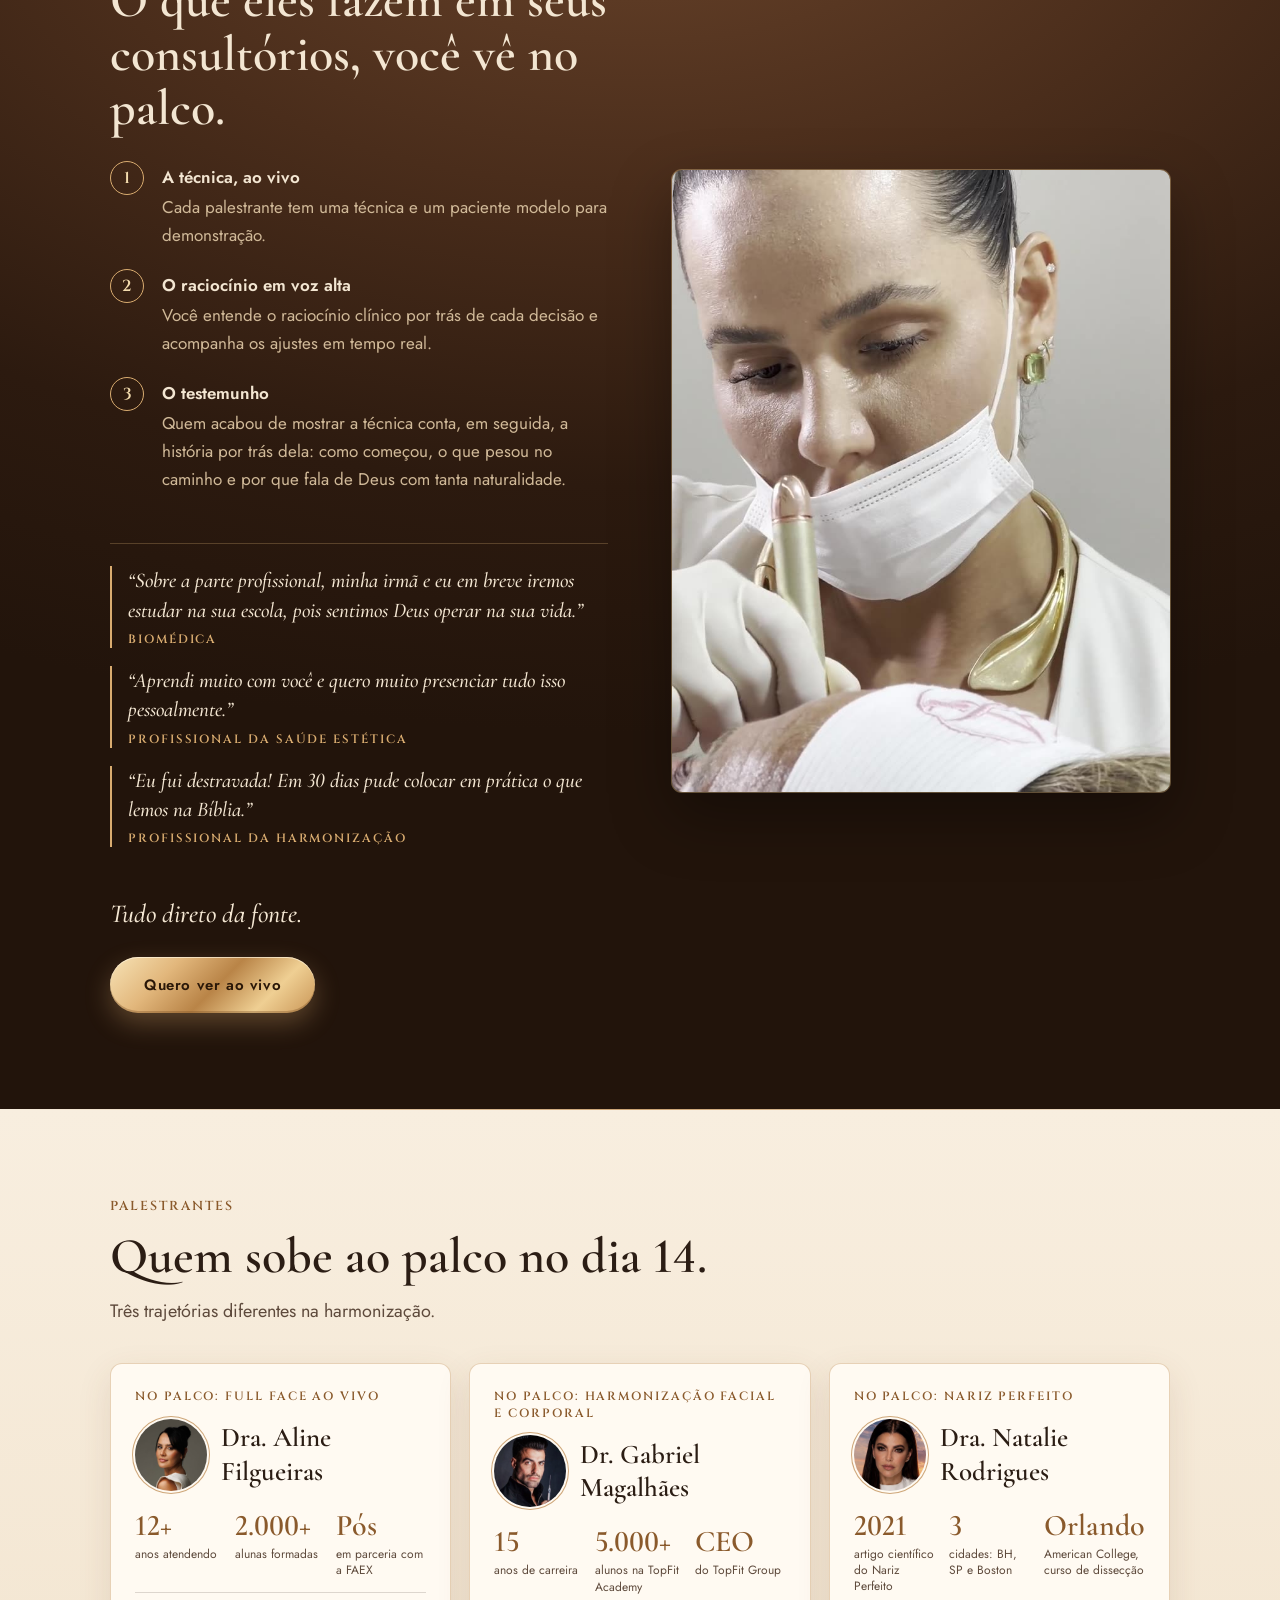
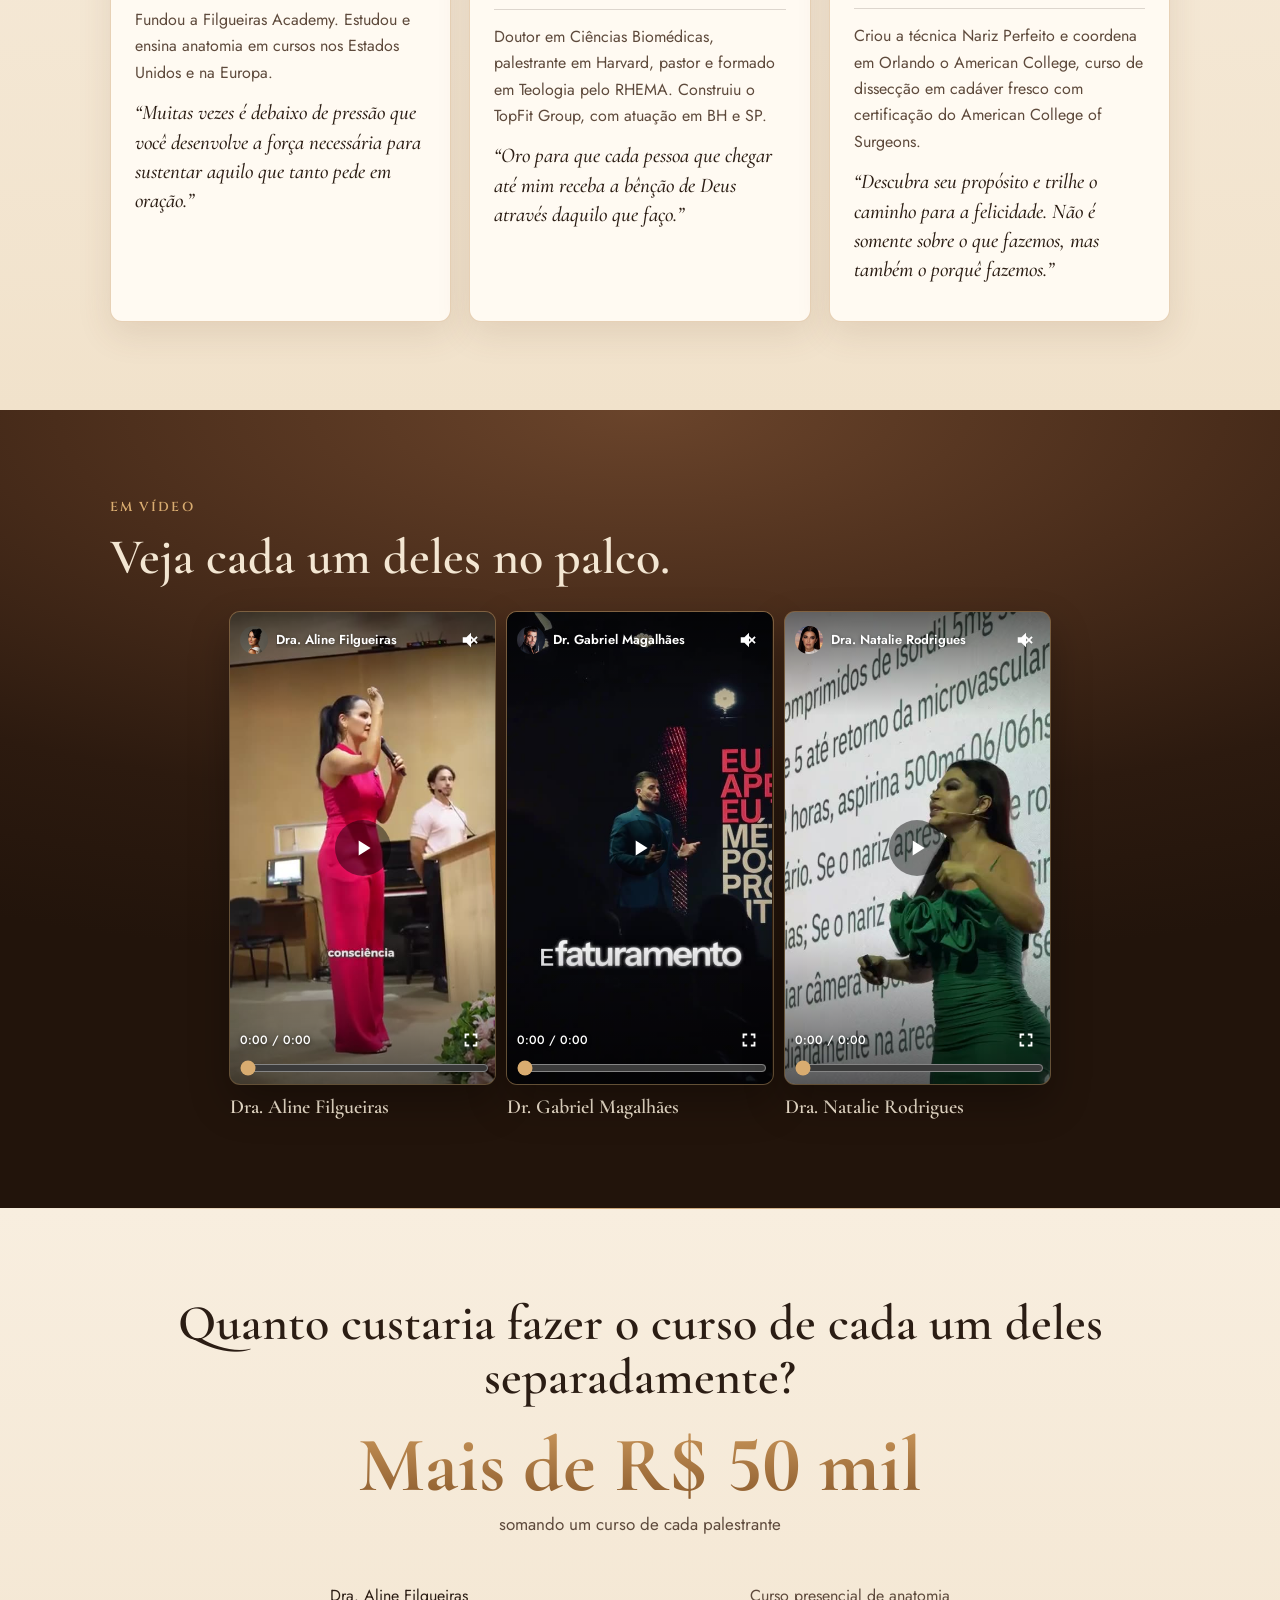
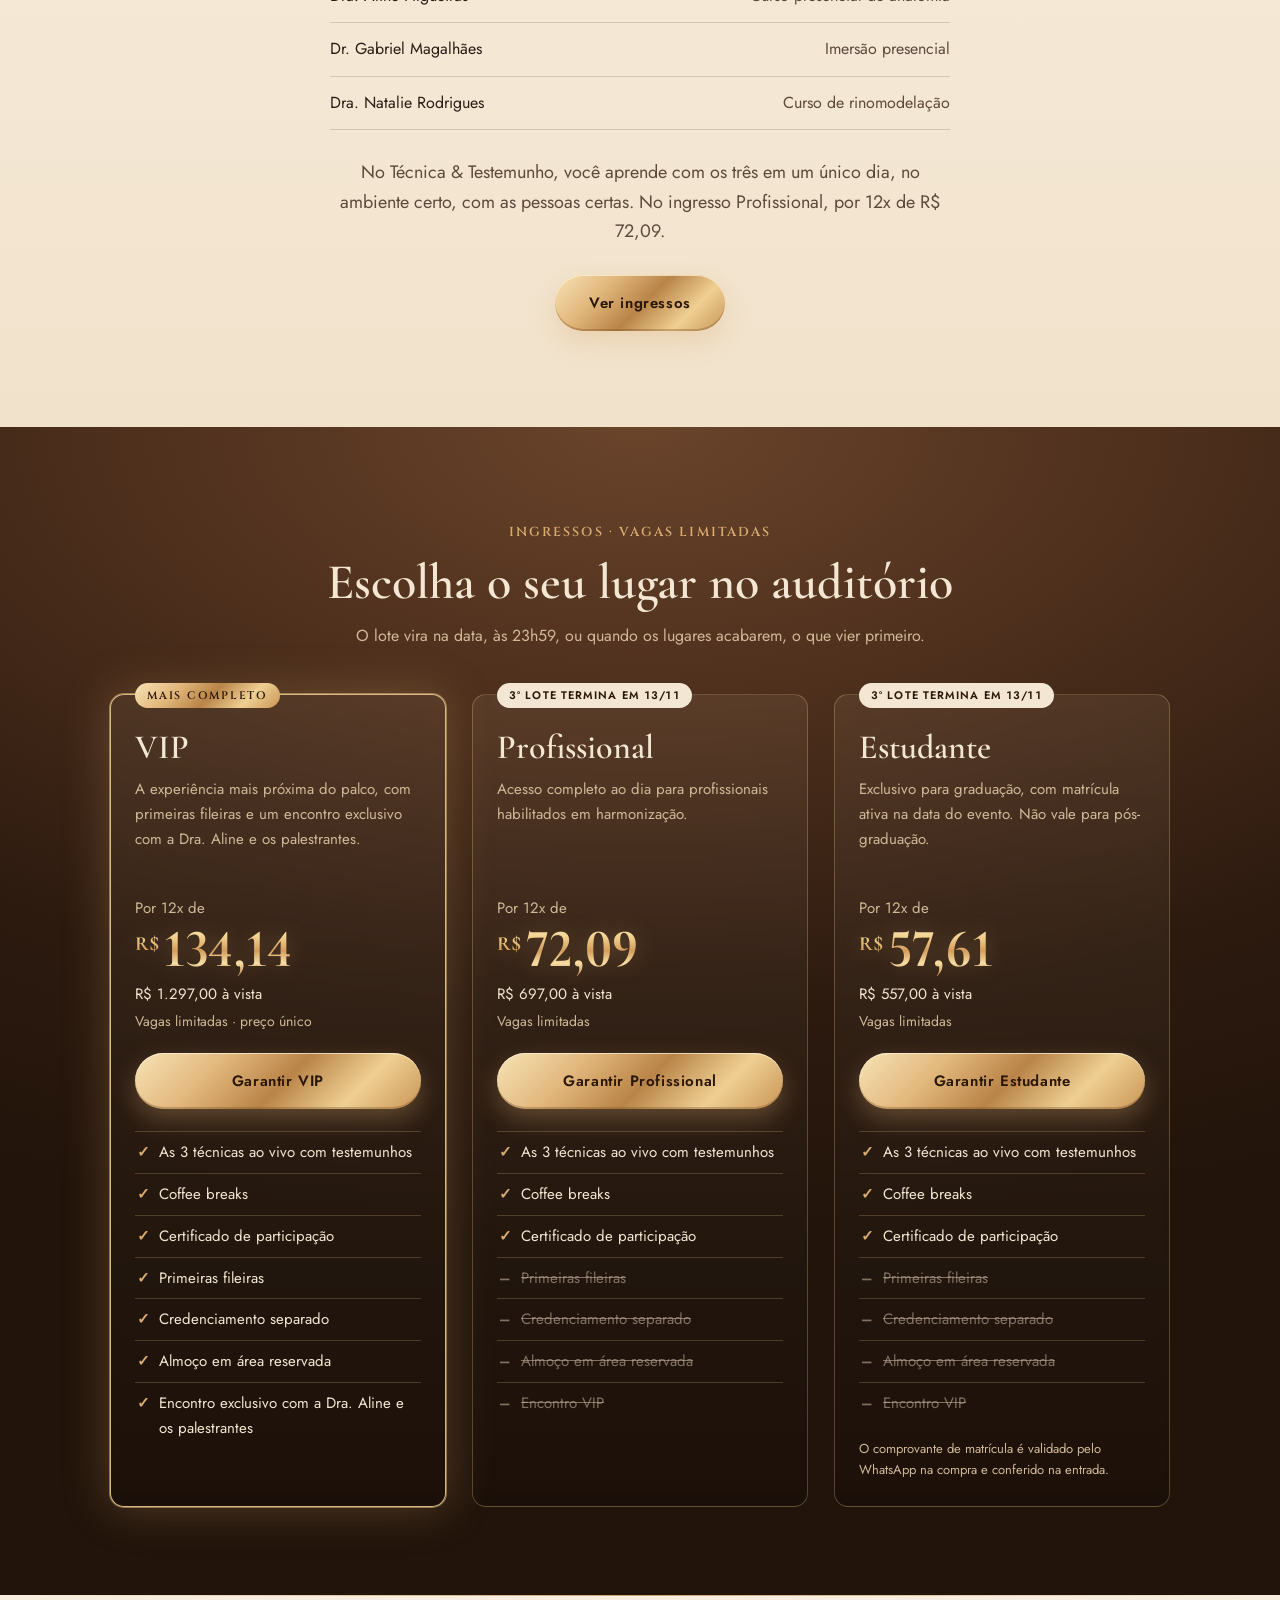
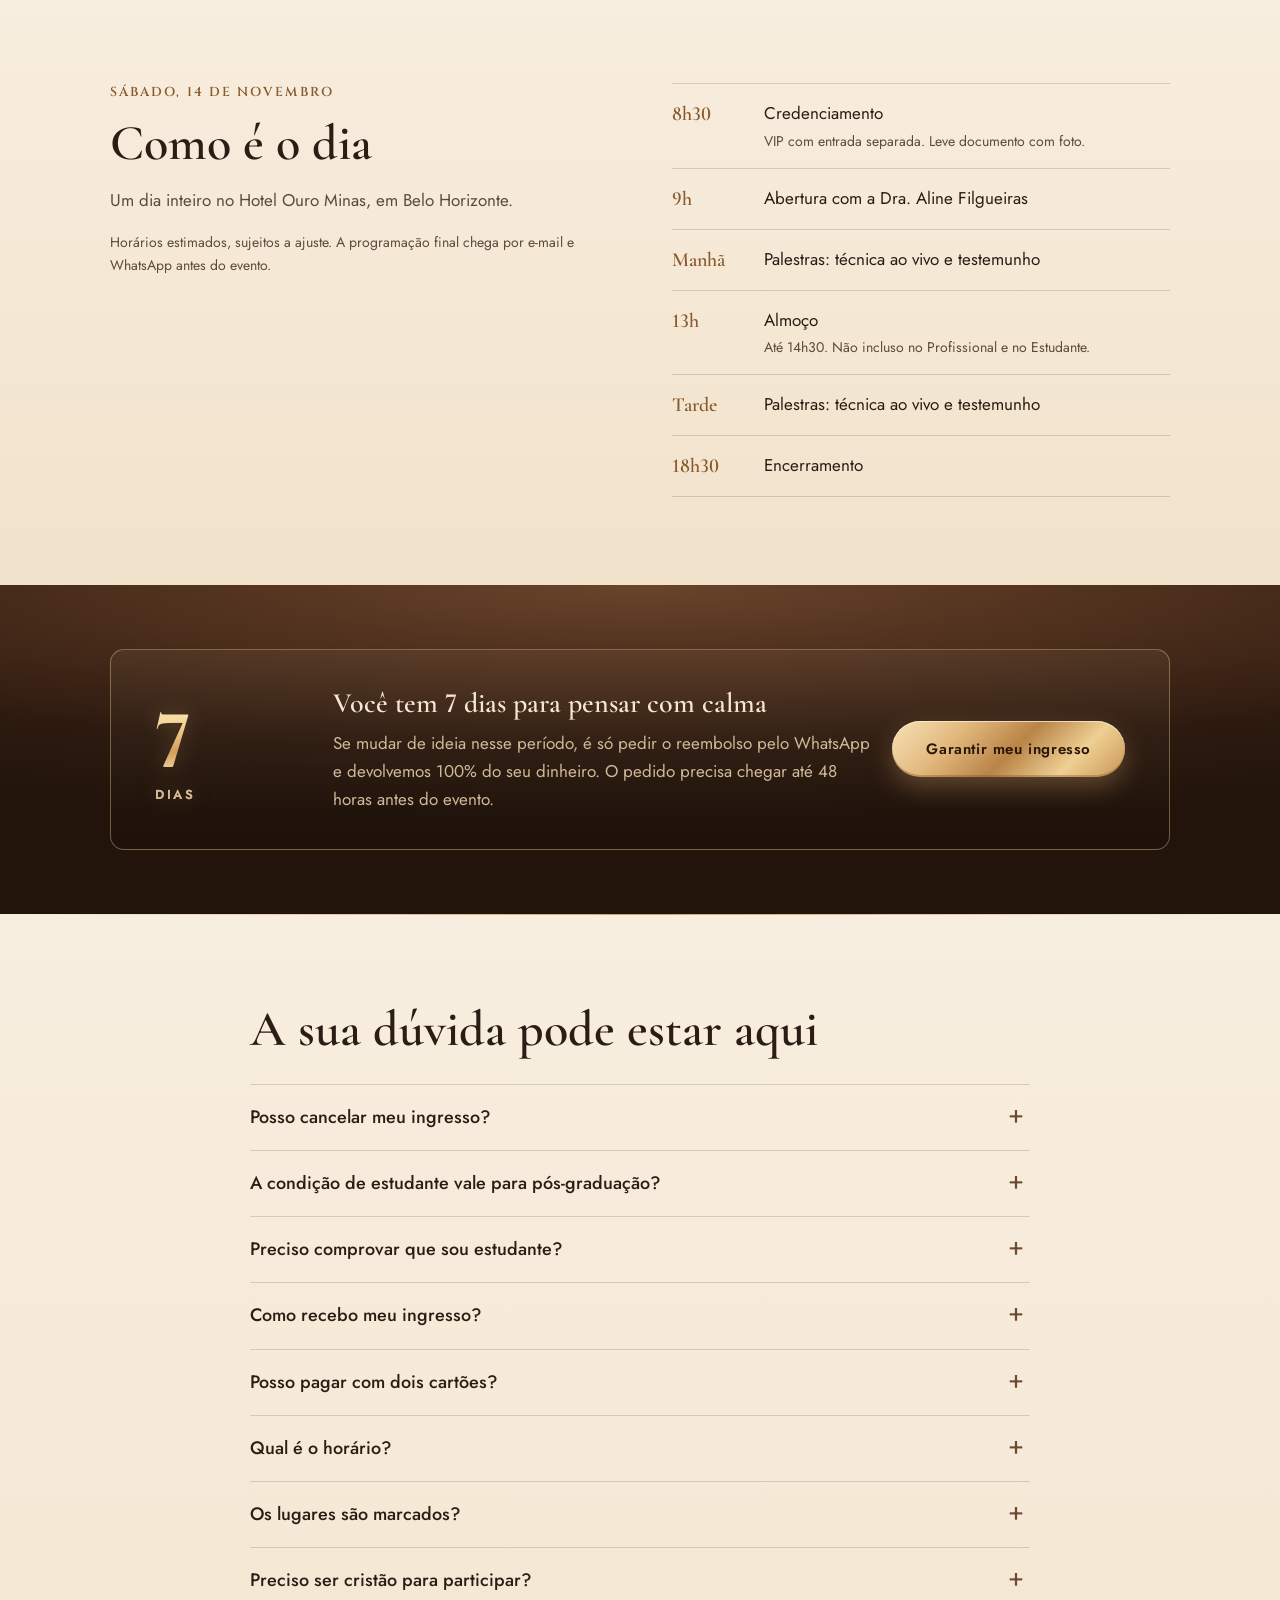
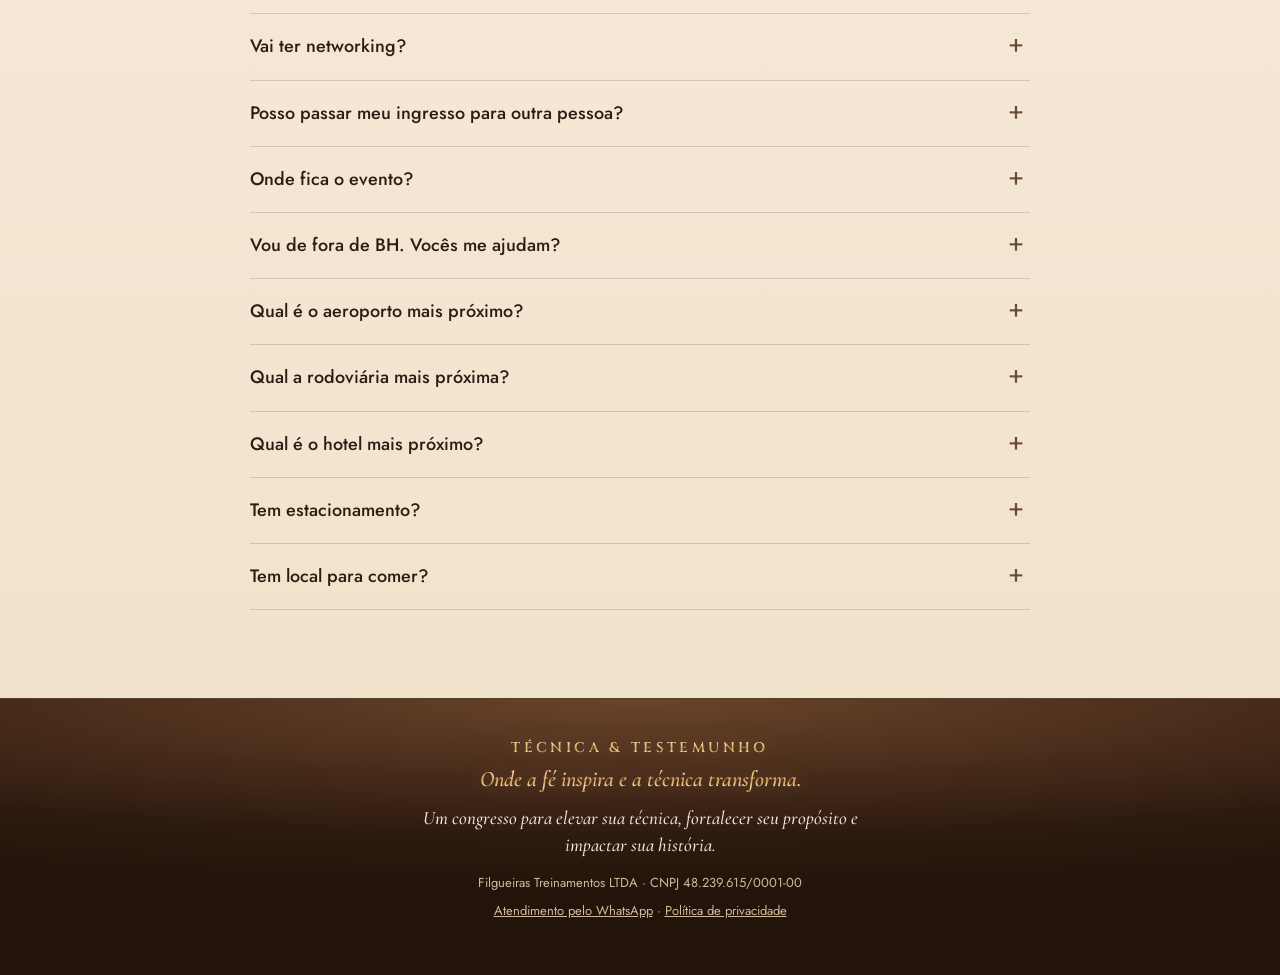
==== commit a5b37dd1: "Hero e capa do quiz com a versão correta da arte oficial Co-Authored-By: Claude Opus 5.5 <noreply@an" ====
--- a/index.html
+++ b/index.html
@@ -9,7 +9,7 @@
 <meta property="og:title" content="Técnica & Testemunho · Congresso de Harmonização">
 <meta property="og:description" content="Um congresso para elevar sua técnica, fortalecer seu propósito e impactar sua história. 14/11/2026, Hotel Ouro Minas, BH.">
 <meta property="og:url" content="https://tecnicaetestemunho.alinefilgueiras.com.br/">
-<meta property="og:image" content="https://tecnicaetestemunho.alinefilgueiras.com.br/assets/og-v3.jpg">
+<meta property="og:image" content="https://tecnicaetestemunho.alinefilgueiras.com.br/assets/og-v4.jpg">
 <meta property="og:image:width" content="1200">
 <meta property="og:image:height" content="630">
 <link rel="icon" type="image/png" sizes="32x32" href="assets/favicon-32.png">
@@ -280,7 +280,7 @@
     <path d="M0 250 C 340 214, 600 268, 880 236 S 1260 182, 1440 230" fill="none" stroke="url(#og1)" stroke-width=".8" opacity=".4"/>
   </svg>
   <div class="palco">
-    <img src="assets/key-visual-v3.webp" alt="Dr. Gabriel Magalhães, Dra. Aline Filgueiras e Dra. Natalie Rodrigues, com o logo do Técnica &amp; Testemunho, Congresso de Harmonização" width="1122" height="892" fetchpriority="high">
+    <img src="assets/key-visual-v4.webp" alt="Dr. Gabriel Magalhães, Dra. Aline Filgueiras e Dra. Natalie Rodrigues, com o logo do Técnica &amp; Testemunho, Congresso de Harmonização" width="1024" height="812" fetchpriority="high">
   </div>
   <div class="nomes">
     <div><b>Dr. Gabriel Magalhães</b></div>
--- a/marca.css
+++ b/marca.css
@@ -80,8 +80,8 @@
     radial-gradient(1.4px 1.4px at 70% 84%, #fff3d6, transparent), radial-gradient(1.2px 1.2px at 8% 88%, #ffe7b8, transparent),
     radial-gradient(1.5px 1.5px at 38% 92%, #fff3d6, transparent), radial-gradient(1.1px 1.1px at 58% 8%, #ffe7b8, transparent); }
 .pg-lp .ondas { position: absolute; left: -10%; right: -10%; bottom: -2px; width: 120%; height: auto; pointer-events: none; opacity: .9; }
-/* Recorte da arte oficial (y 250 a 1142): foto já tratada, logo metálico e ondas, sem os textos da arte */
-.pg-lp .palco { aspect-ratio: 1122 / 892; max-width: 760px; background: none; }
+/* Recorte da arte oficial (y 230 a 1042 da arte de 1024×1280): foto já tratada, logo metálico e ondas, sem os textos da arte */
+.pg-lp .palco { aspect-ratio: 1024 / 812; max-width: 760px; background: none; }
 .pg-lp .palco img { margin-top: 0;
   -webkit-mask-image: linear-gradient(90deg, transparent 0, #000 16%, #000 84%, transparent 100%), linear-gradient(180deg, transparent 0, #000 7%, #000 95%, transparent 100%);
   -webkit-mask-composite: source-in;
@@ -180,7 +180,7 @@
 .pg-quiz .btn, .pg-online .btn { border-radius: 999px; }
 .pg-quiz .opcao.marcada { border-color: var(--ouro-escuro); box-shadow: 0 0 0 2px rgba(217, 172, 112, .45); }
 .pg-quiz .faces, .pg-online .oferta { box-shadow: 0 0 0 1px rgba(185, 132, 71, .35), 0 16px 40px rgba(106, 68, 43, .18); }
-.pg-quiz .faces { background: radial-gradient(70% 70% at 50% 30%, #5e3f2b, #2a170b); aspect-ratio: 1122 / 540; } /* rostos sem o topo do logo */
+.pg-quiz .faces { background: radial-gradient(70% 70% at 50% 30%, #5e3f2b, #2a170b); aspect-ratio: 1024 / 493; } /* rostos sem o topo do logo */
 .pg-online h1 { font-size: clamp(32px, 8vw, 44px); line-height: 1.08; }
 .pg-online .oferta { border-color: rgba(185, 132, 71, .7); }
 .pg-online .parcela b { font-family: var(--titulo); font-weight: 700; background: linear-gradient(180deg, #c9965a, #8a5a2c); -webkit-background-clip: text; background-clip: text; color: transparent; }
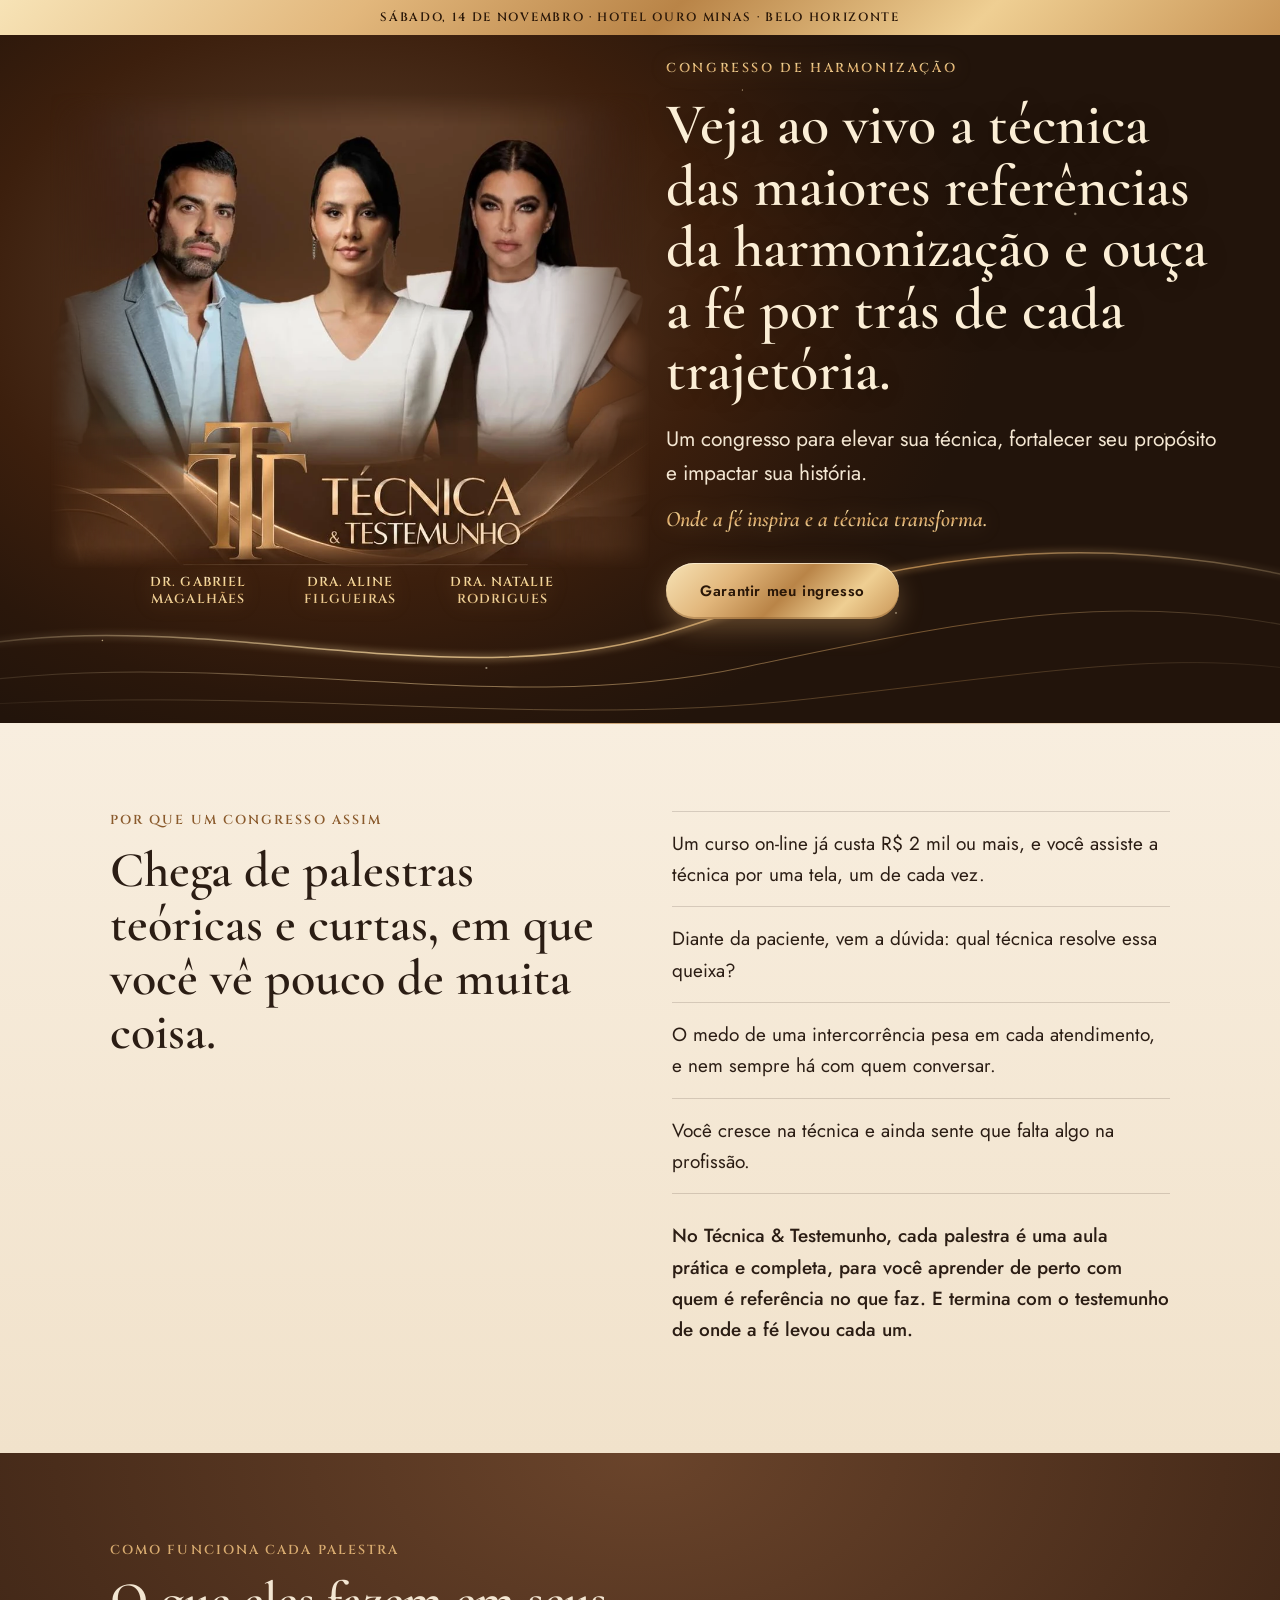
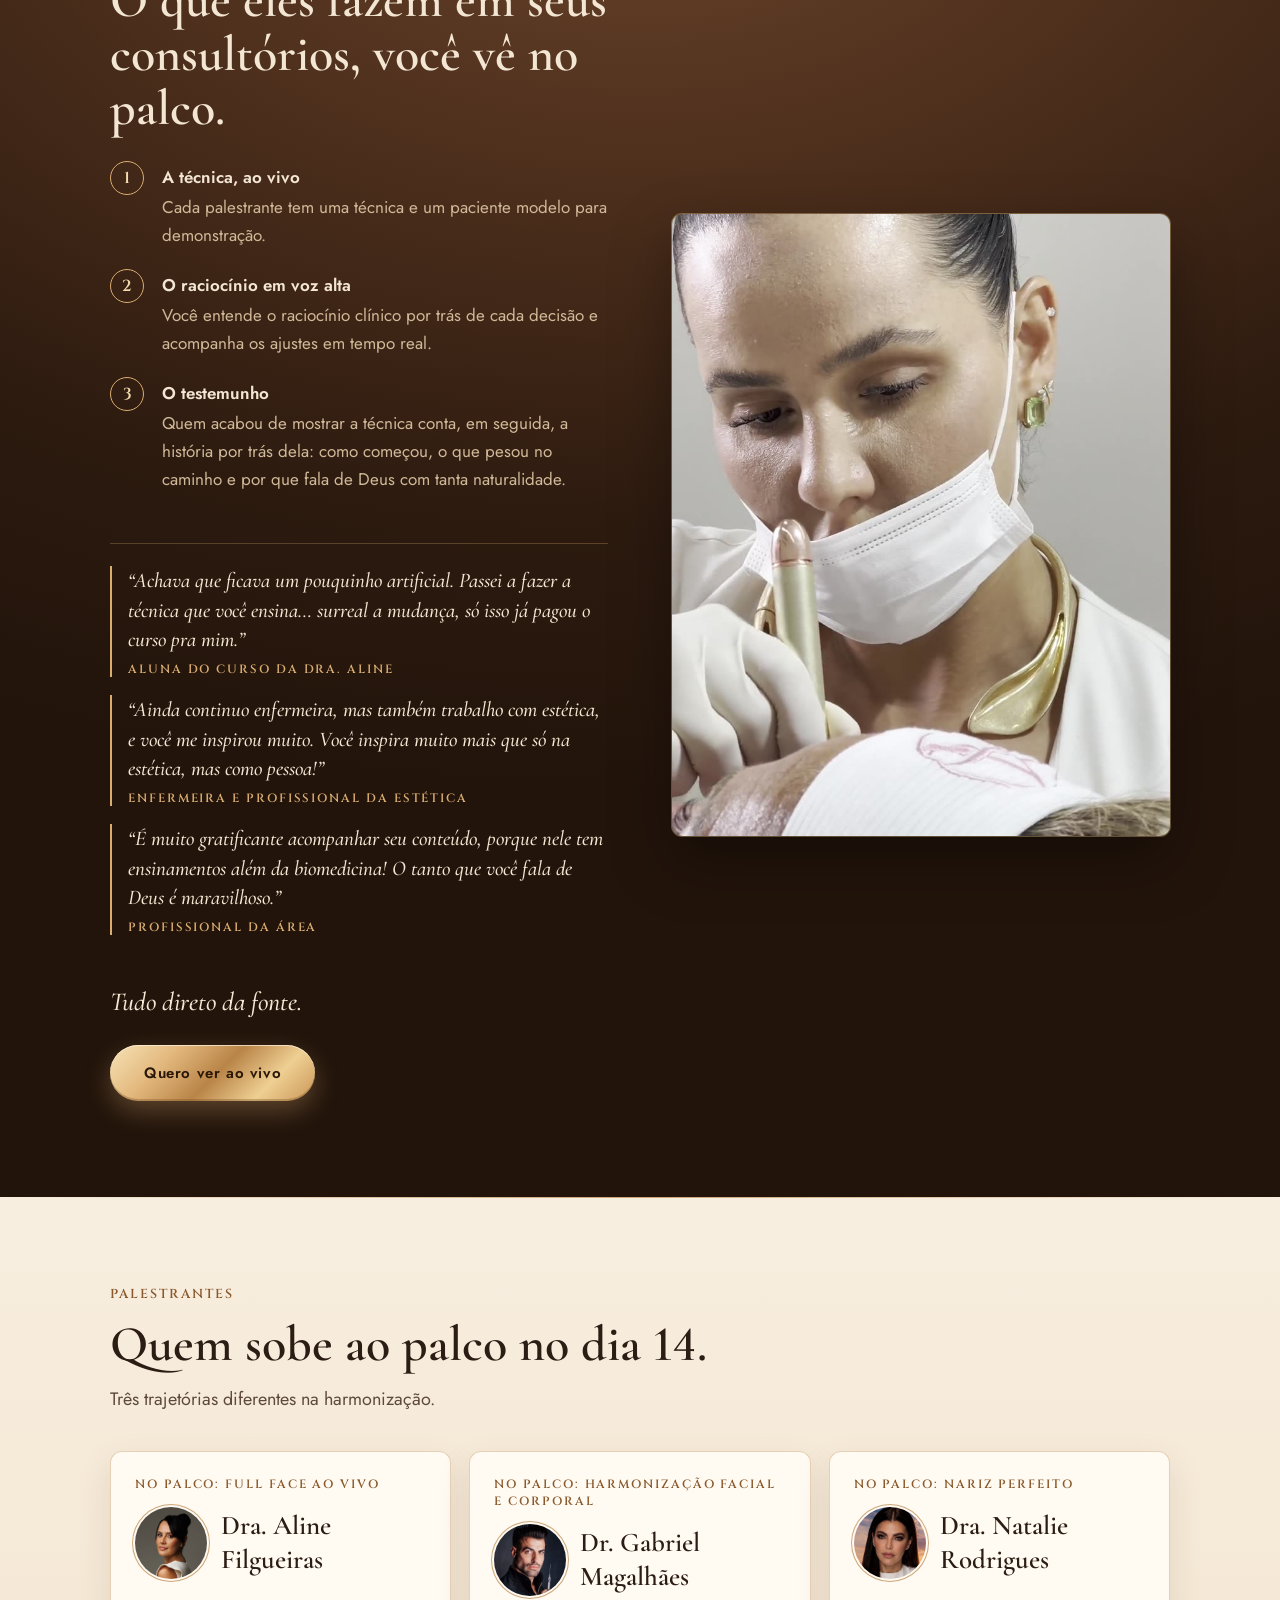
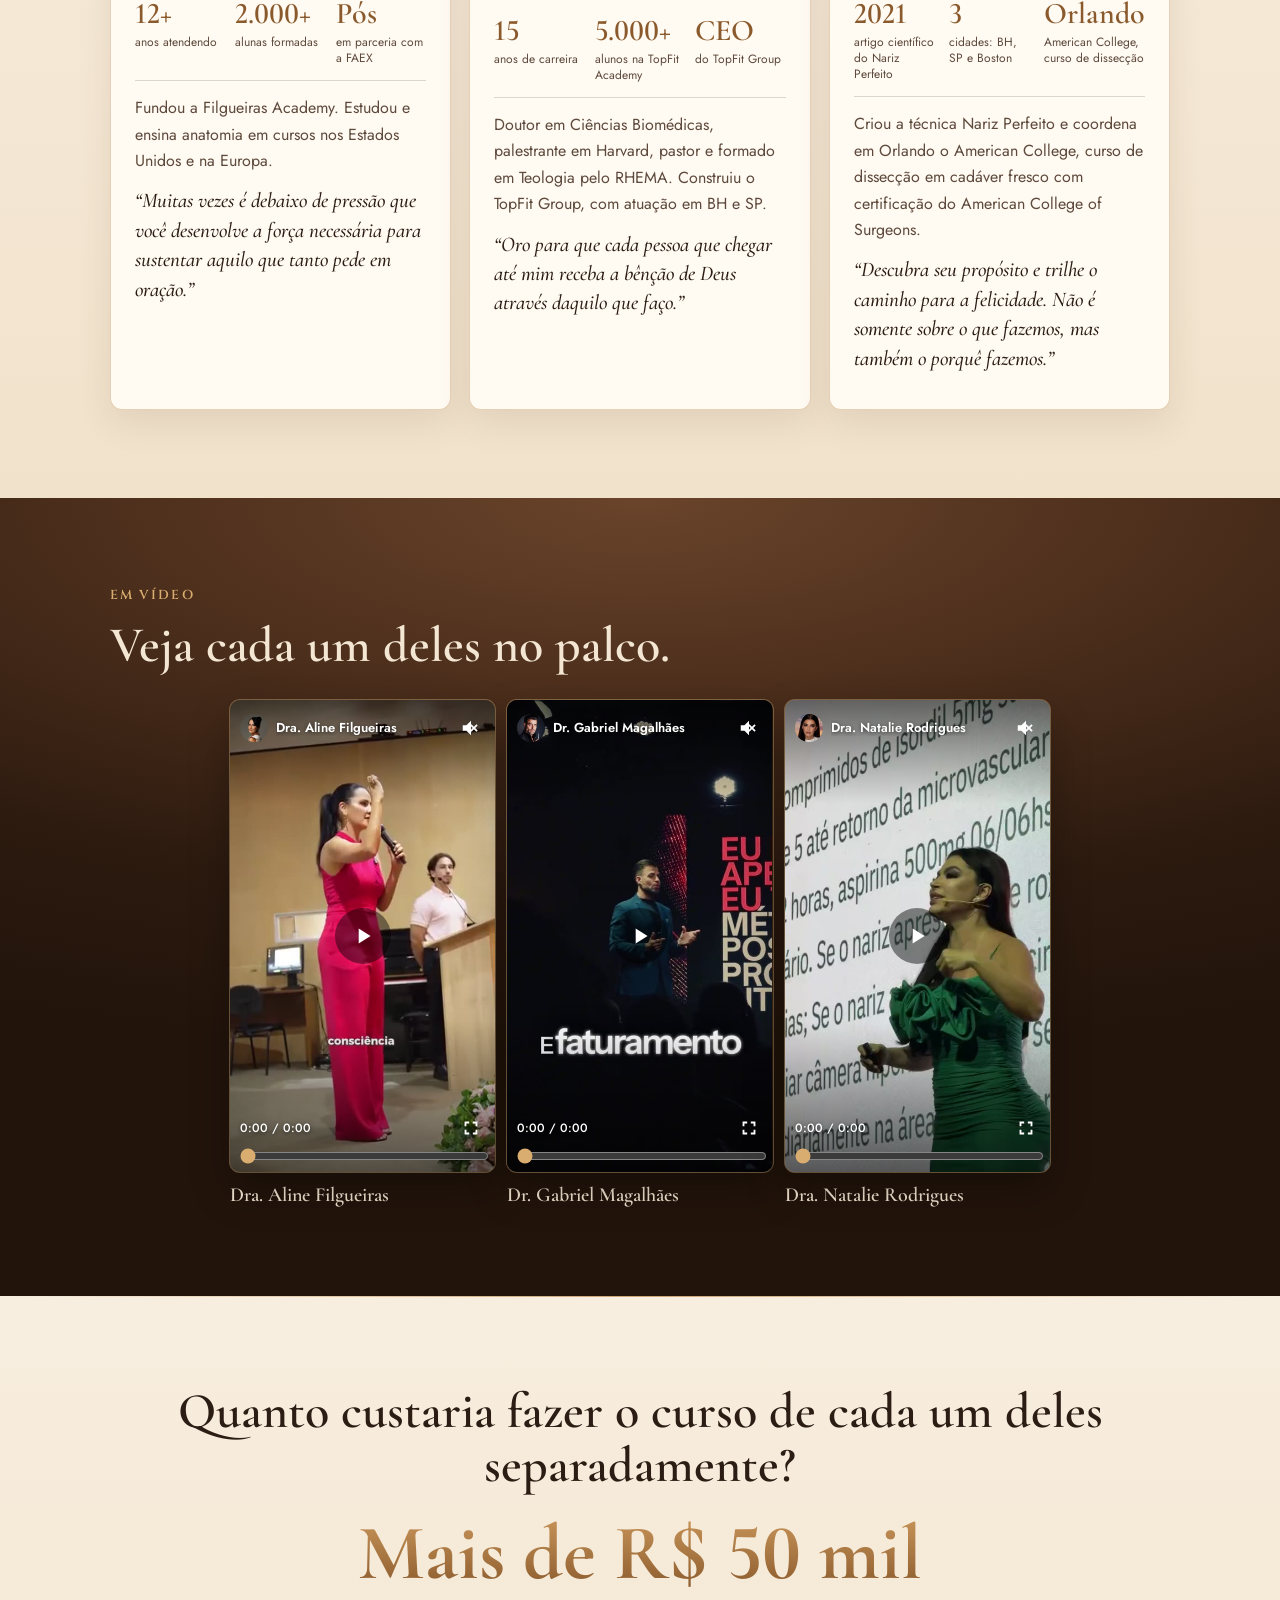
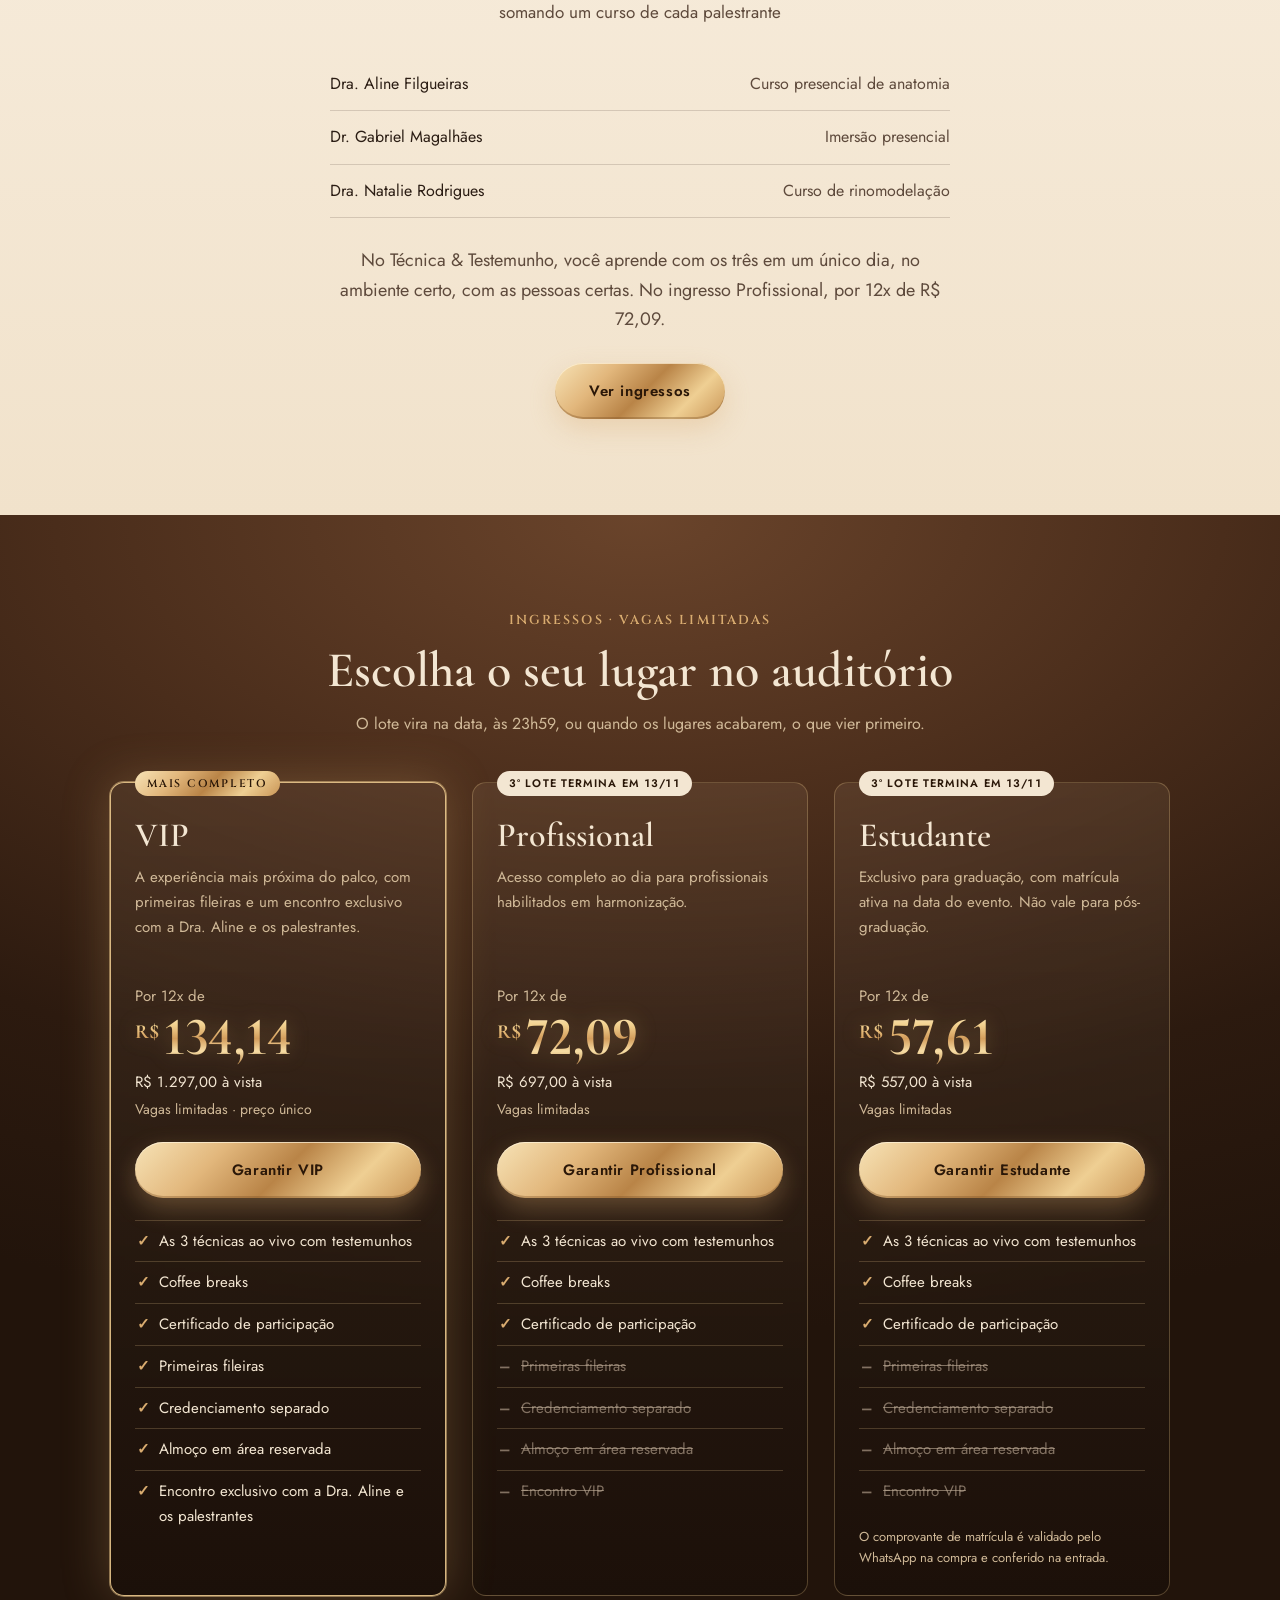
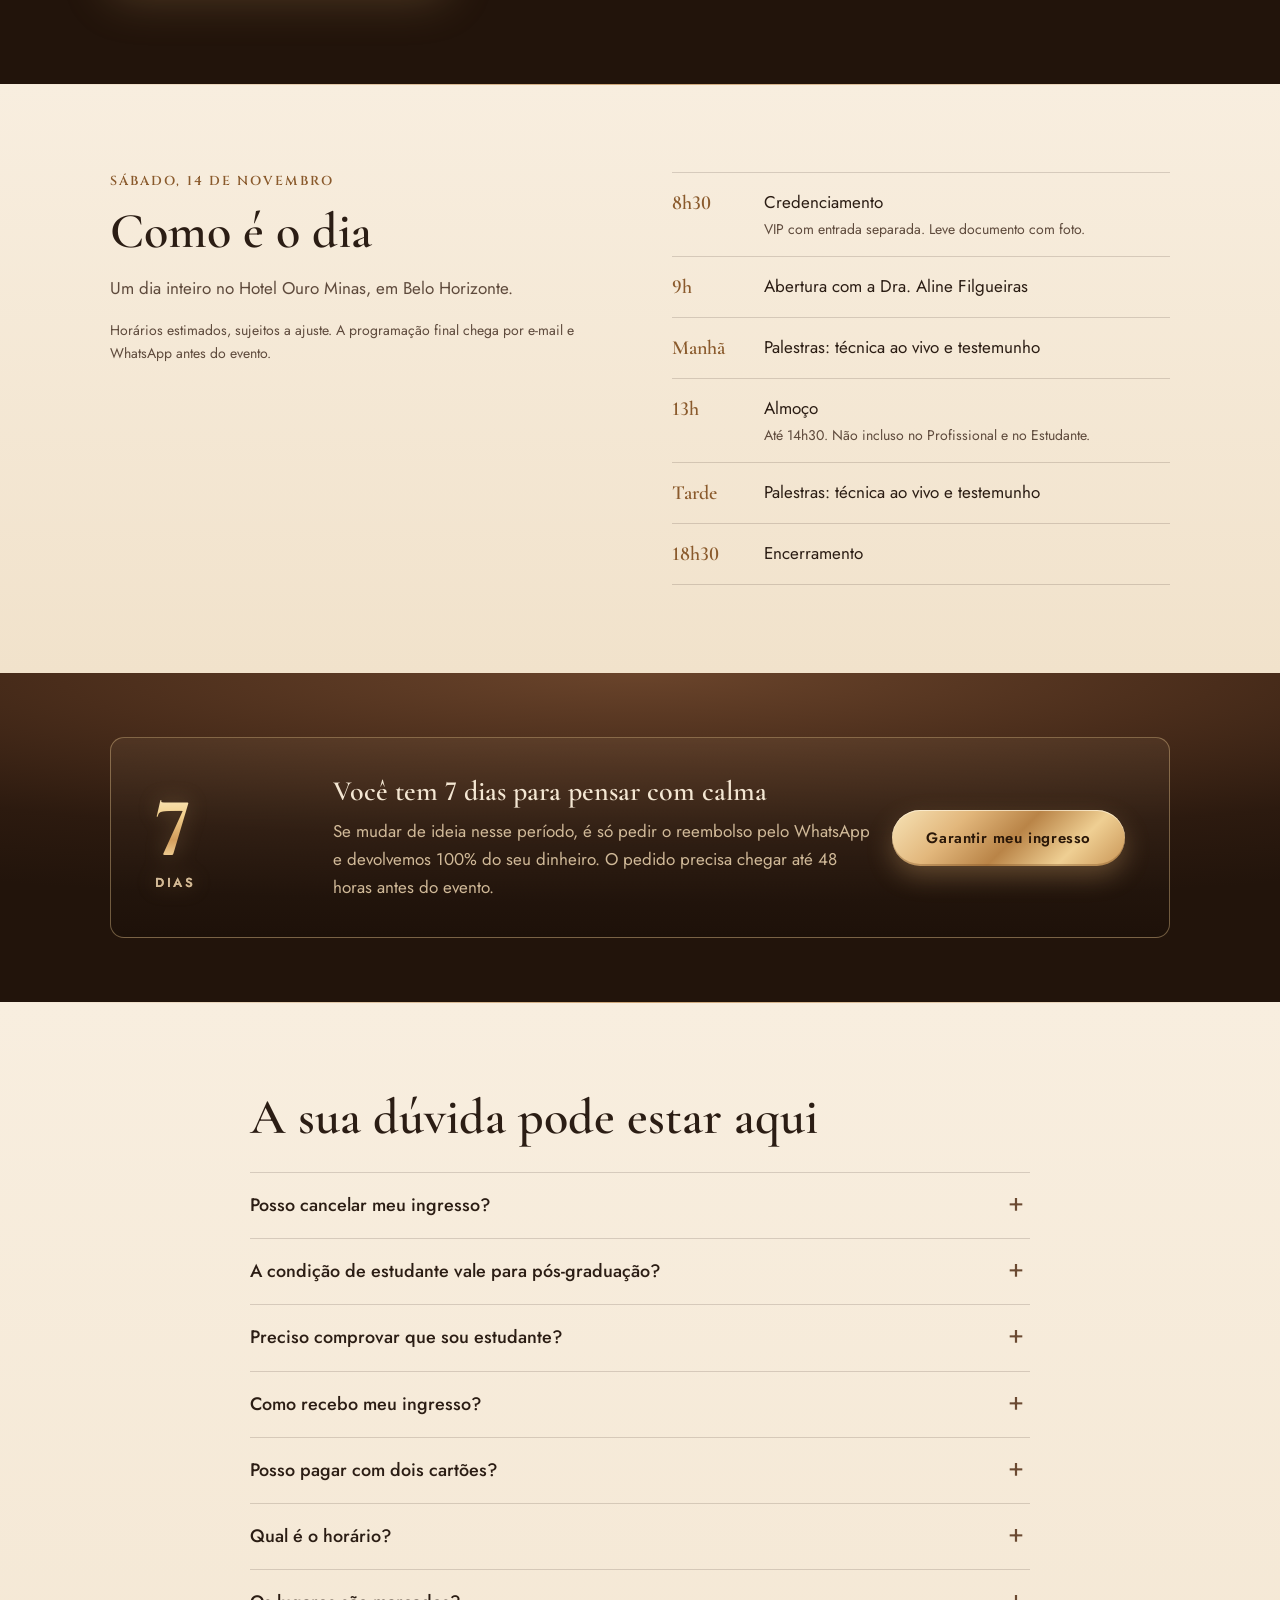
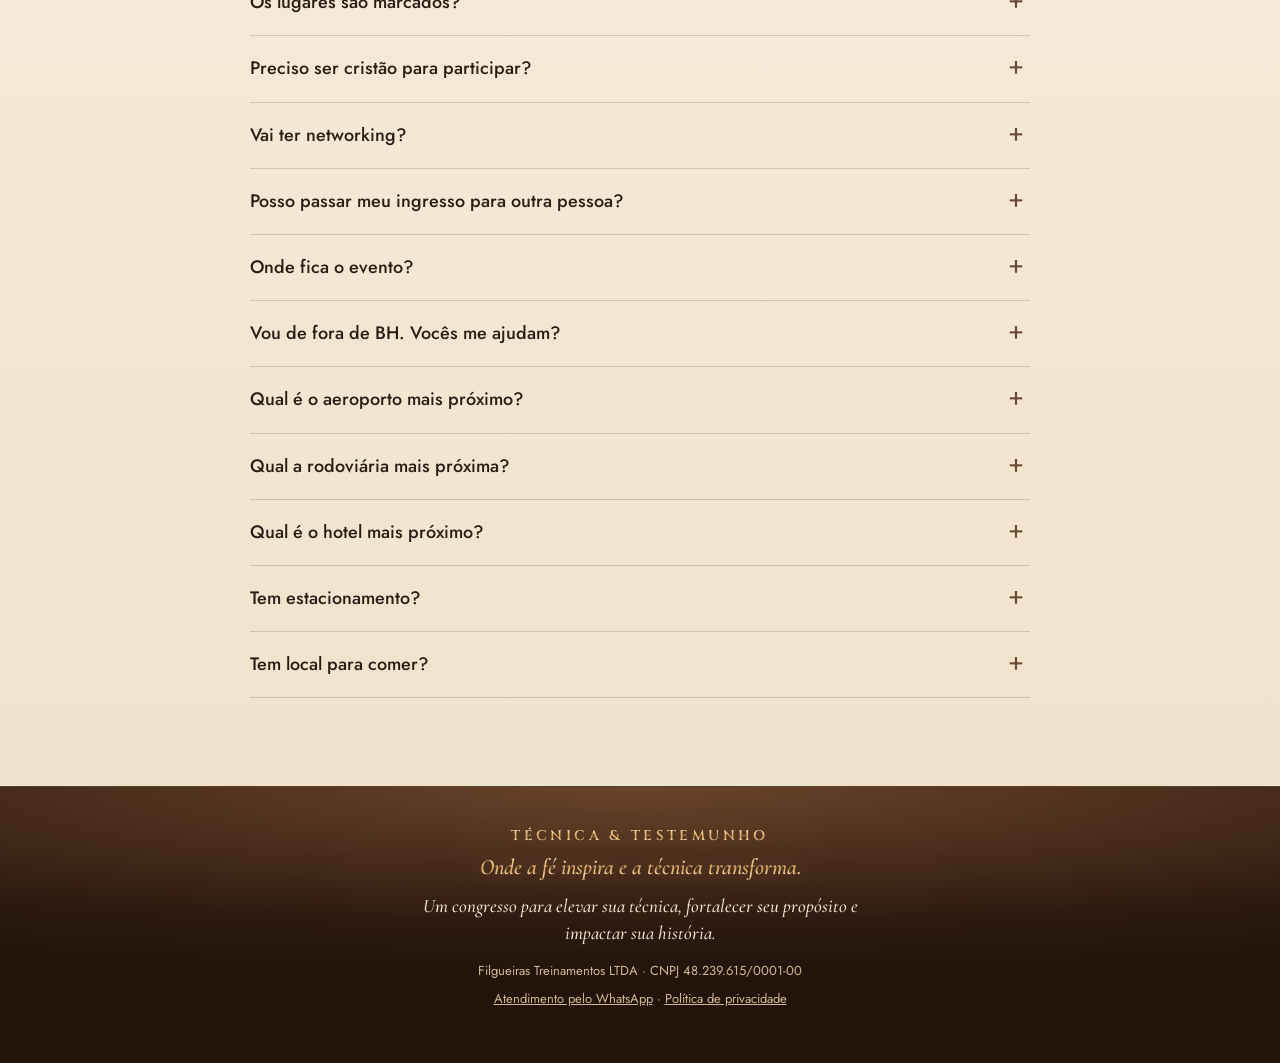
==== commit af39efd1: "LP e quiz: depoimentos reais no lugar das frases do Propósito Co-Authored-By: Claude Opus 5.5 <norep" ====
--- a/index.html
+++ b/index.html
@@ -330,9 +330,9 @@
         <li><b>O testemunho</b><p>Quem acabou de mostrar a técnica conta, em seguida, a história por trás dela: como começou, o que pesou no caminho e por que fala de Deus com tanta naturalidade.</p></li>
       </ol>
       <div class="vozes">
-        <blockquote><p>“Sobre a parte profissional, minha irmã e eu em breve iremos estudar na sua escola, pois sentimos Deus operar na sua vida.”</p><cite>Biomédica</cite></blockquote>
-        <blockquote><p>“Aprendi muito com você e quero muito presenciar tudo isso pessoalmente.”</p><cite>Profissional da saúde estética</cite></blockquote>
-        <blockquote><p>“Eu fui destravada! Em 30 dias pude colocar em prática o que lemos na Bíblia.”</p><cite>Profissional da harmonização</cite></blockquote>
+        <blockquote><p>“Achava que ficava um pouquinho artificial. Passei a fazer a técnica que você ensina… surreal a mudança, só isso já pagou o curso pra mim.”</p><cite>Aluna do curso da Dra. Aline</cite></blockquote>
+        <blockquote><p>“Ainda continuo enfermeira, mas também trabalho com estética, e você me inspirou muito. Você inspira muito mais que só na estética, mas como pessoa!”</p><cite>Enfermeira e profissional da estética</cite></blockquote>
+        <blockquote><p>“É muito gratificante acompanhar seu conteúdo, porque nele tem ensinamentos além da biomedicina! O tanto que você fala de Deus é maravilhoso.”</p><cite>Profissional da área</cite></blockquote>
       </div>
       <p class="fonte">Tudo direto da fonte.</p>
       <a class="btn" href="#ingressos">Quero ver ao vivo</a>
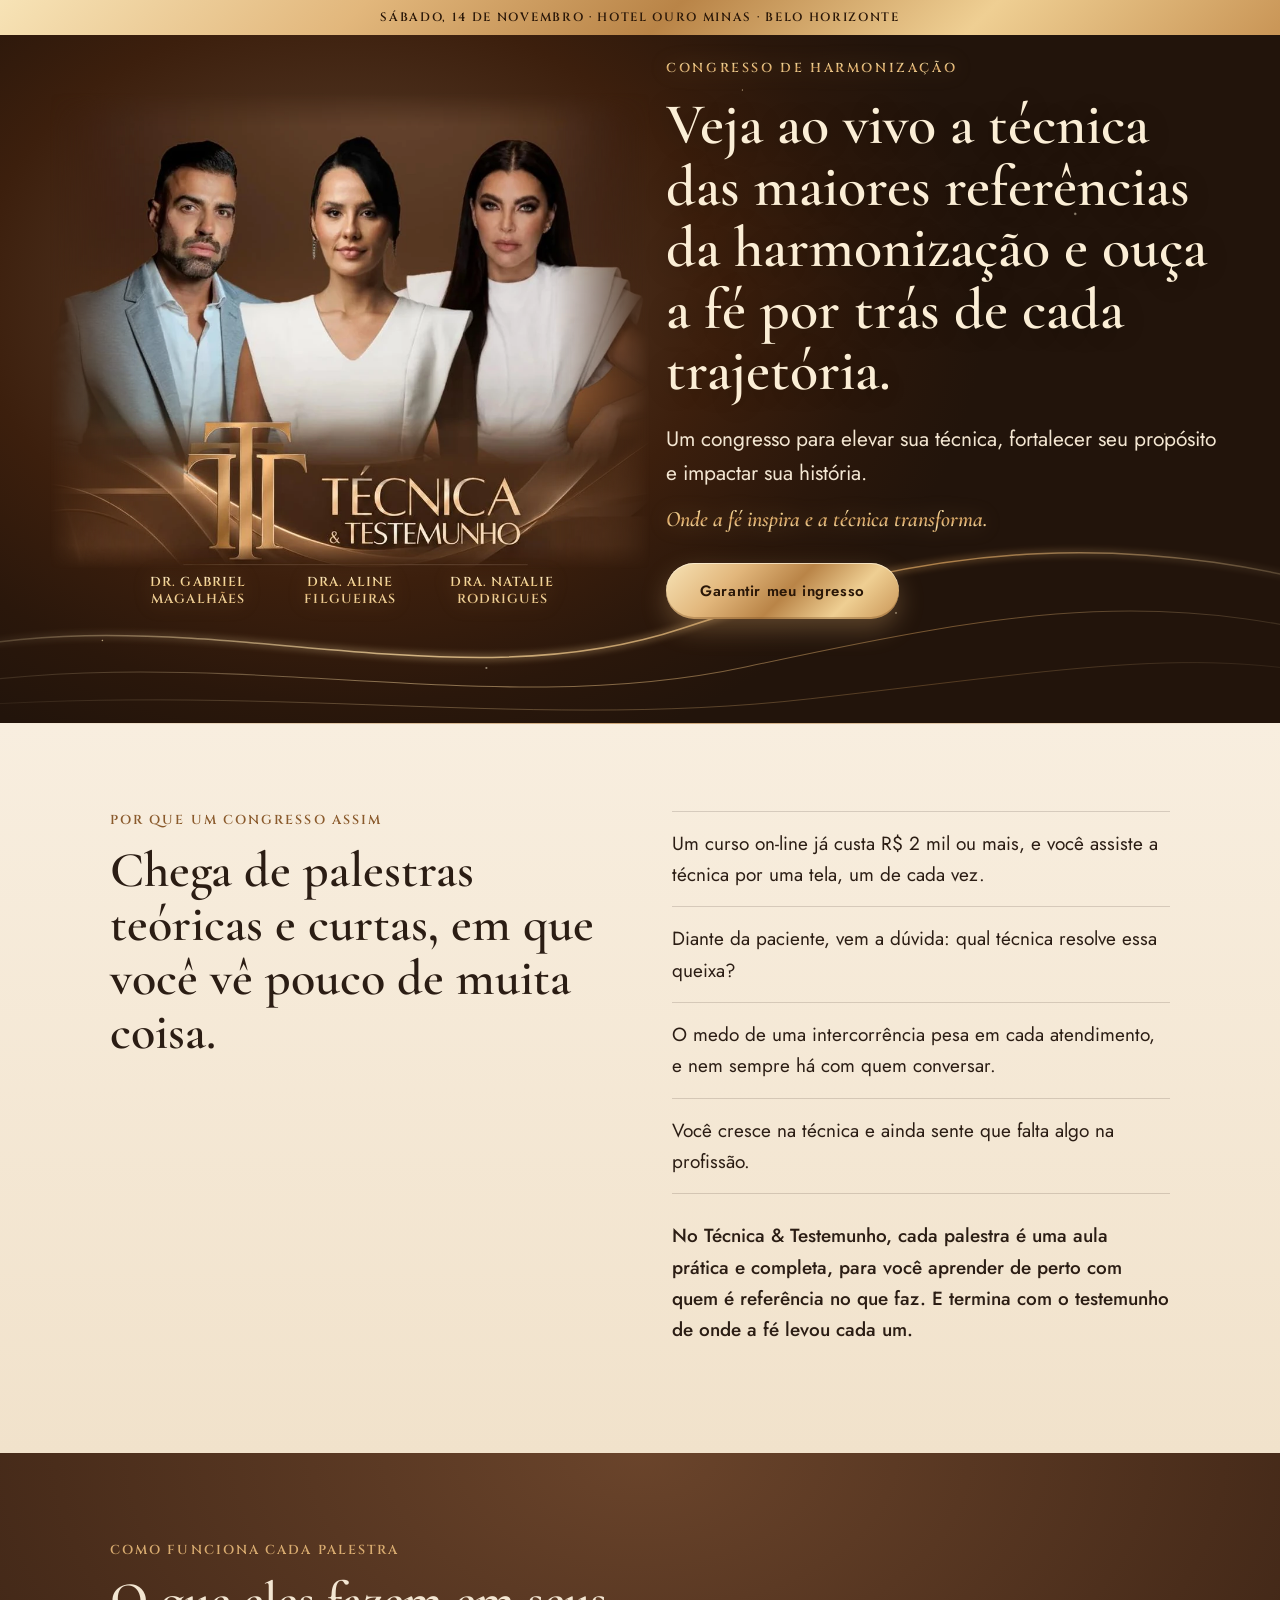
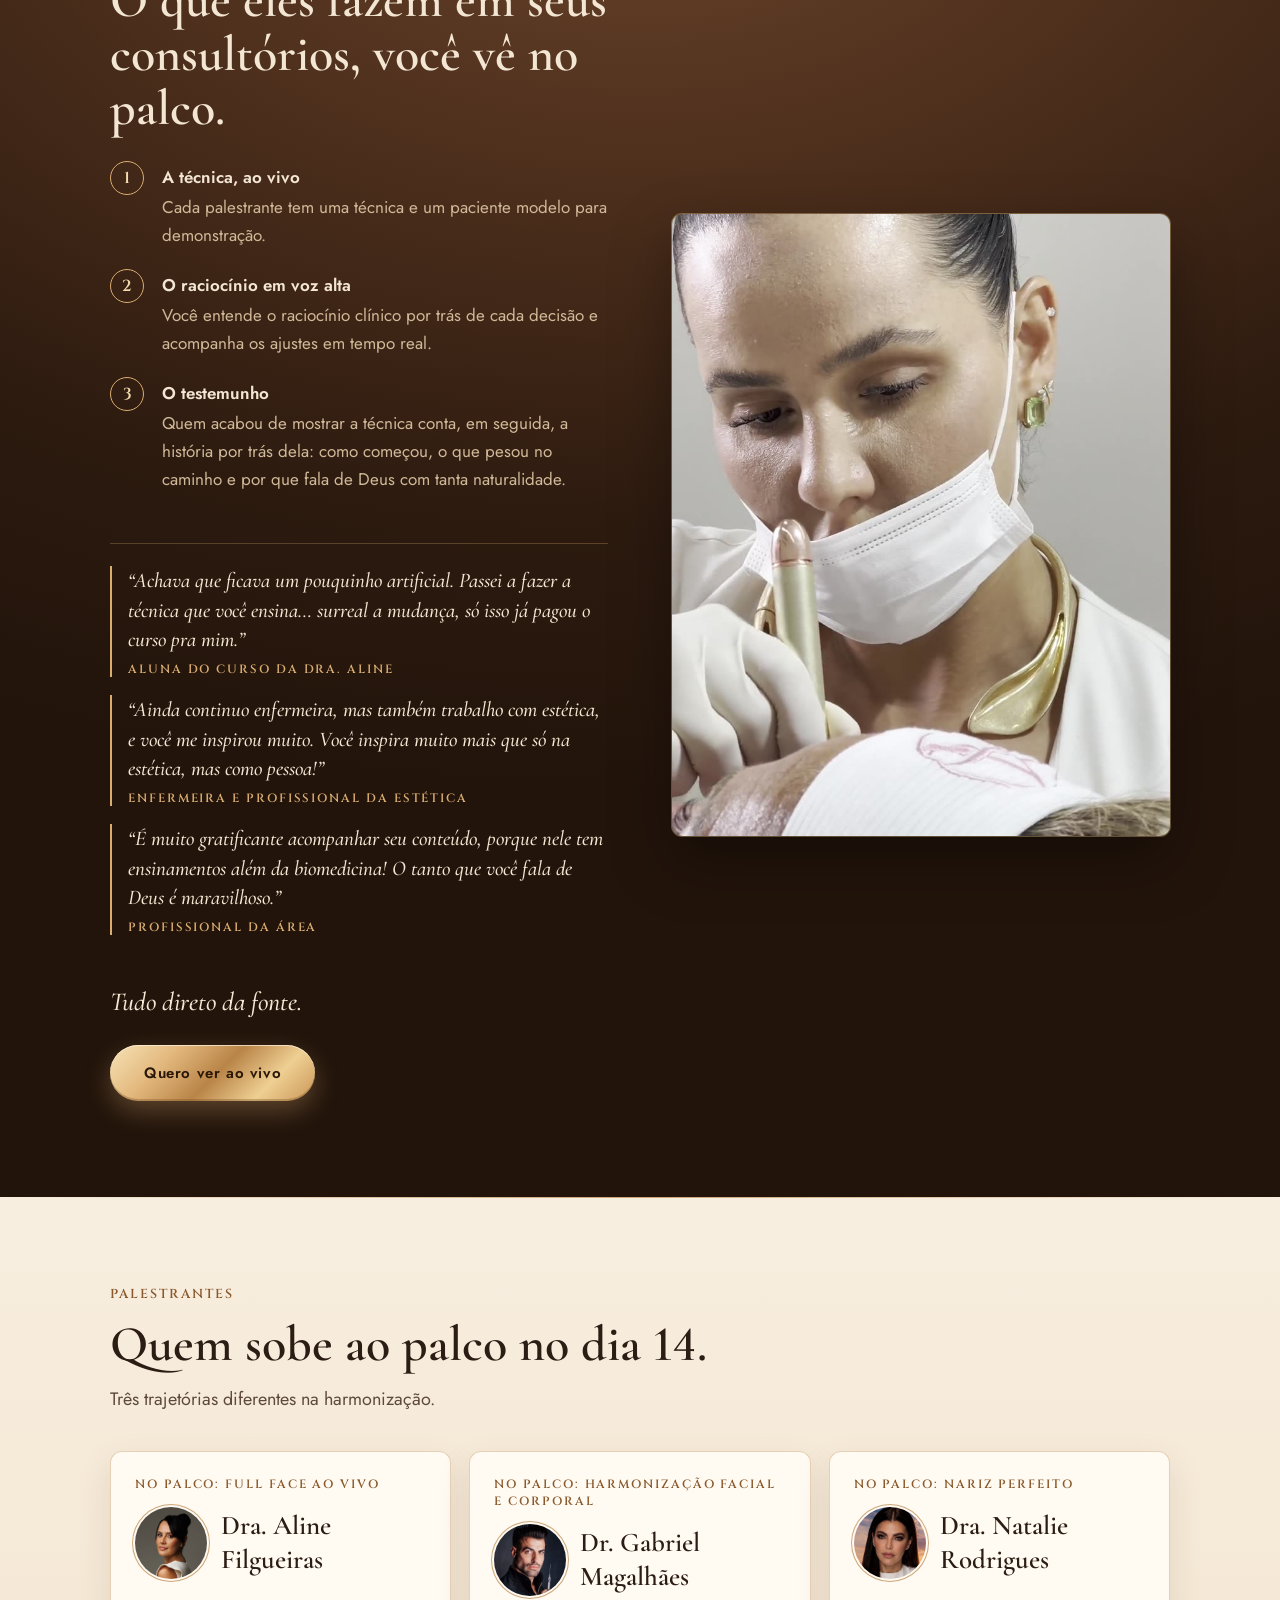
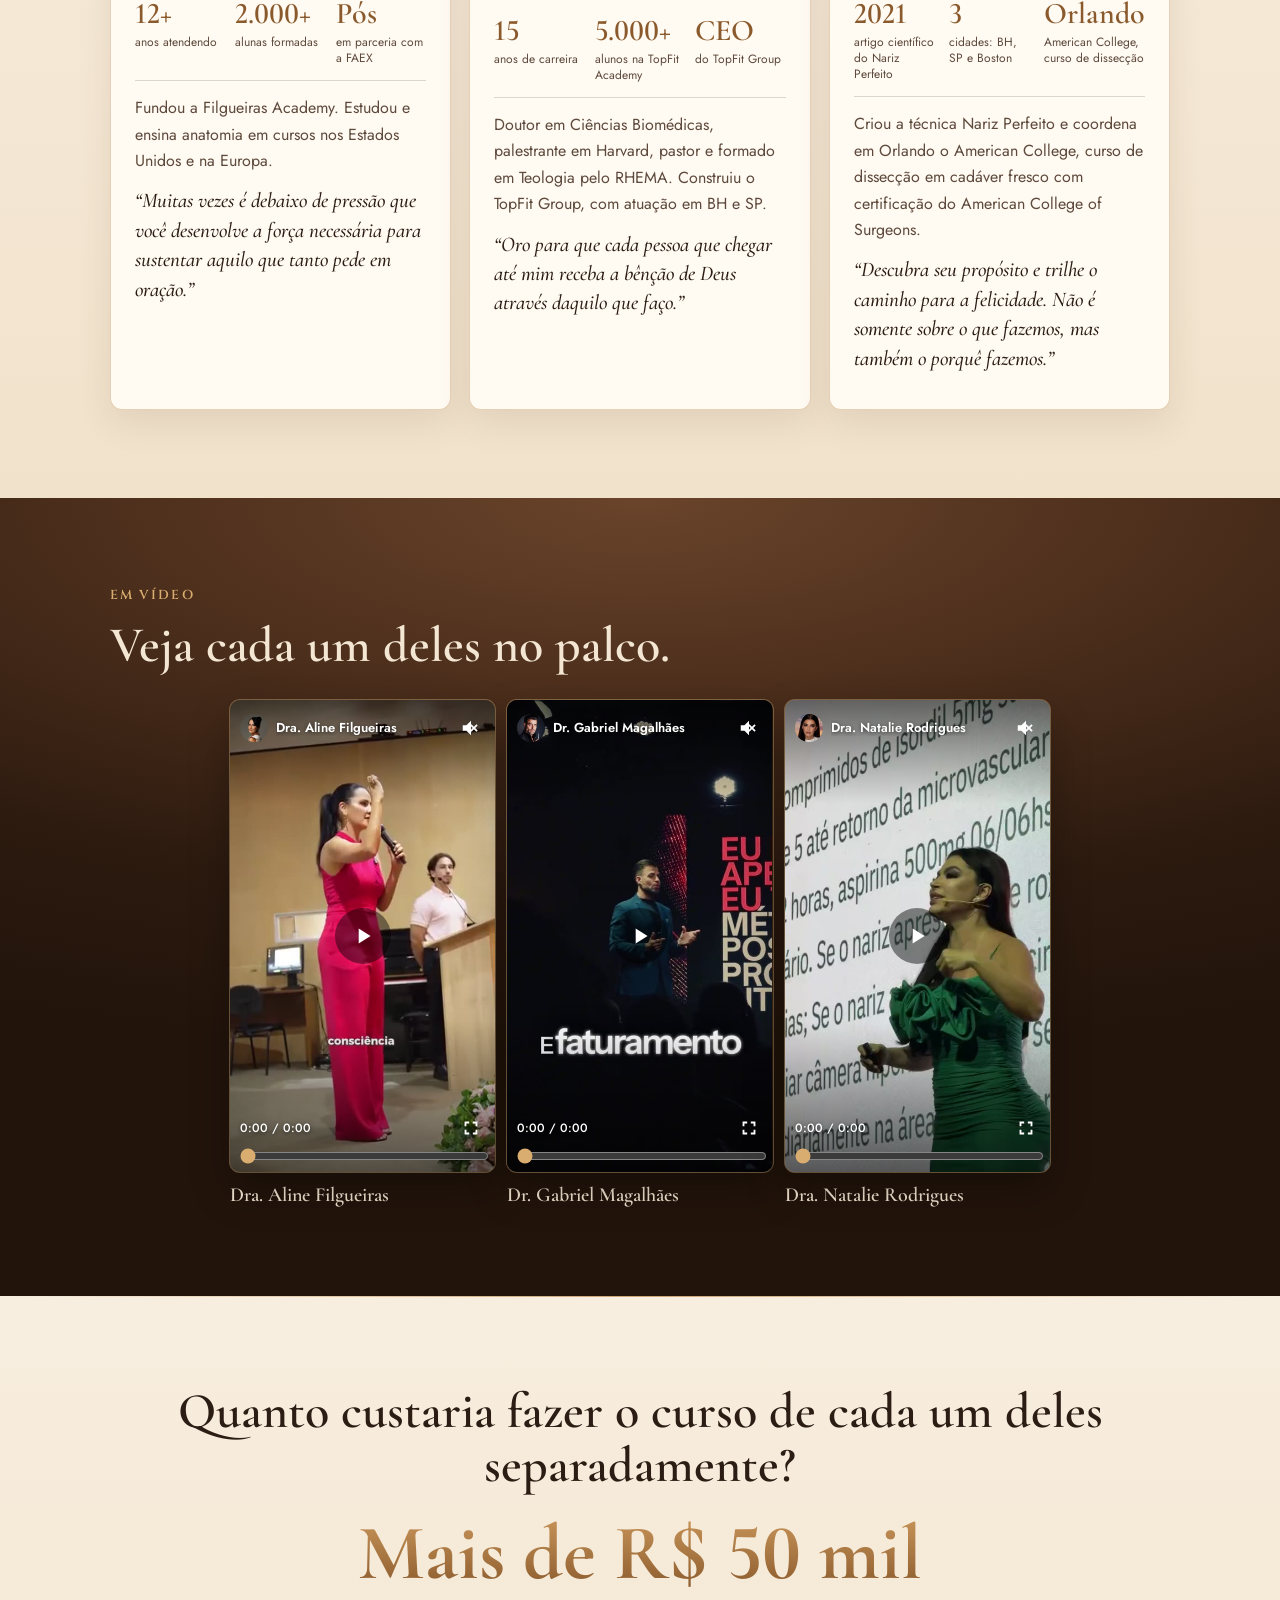
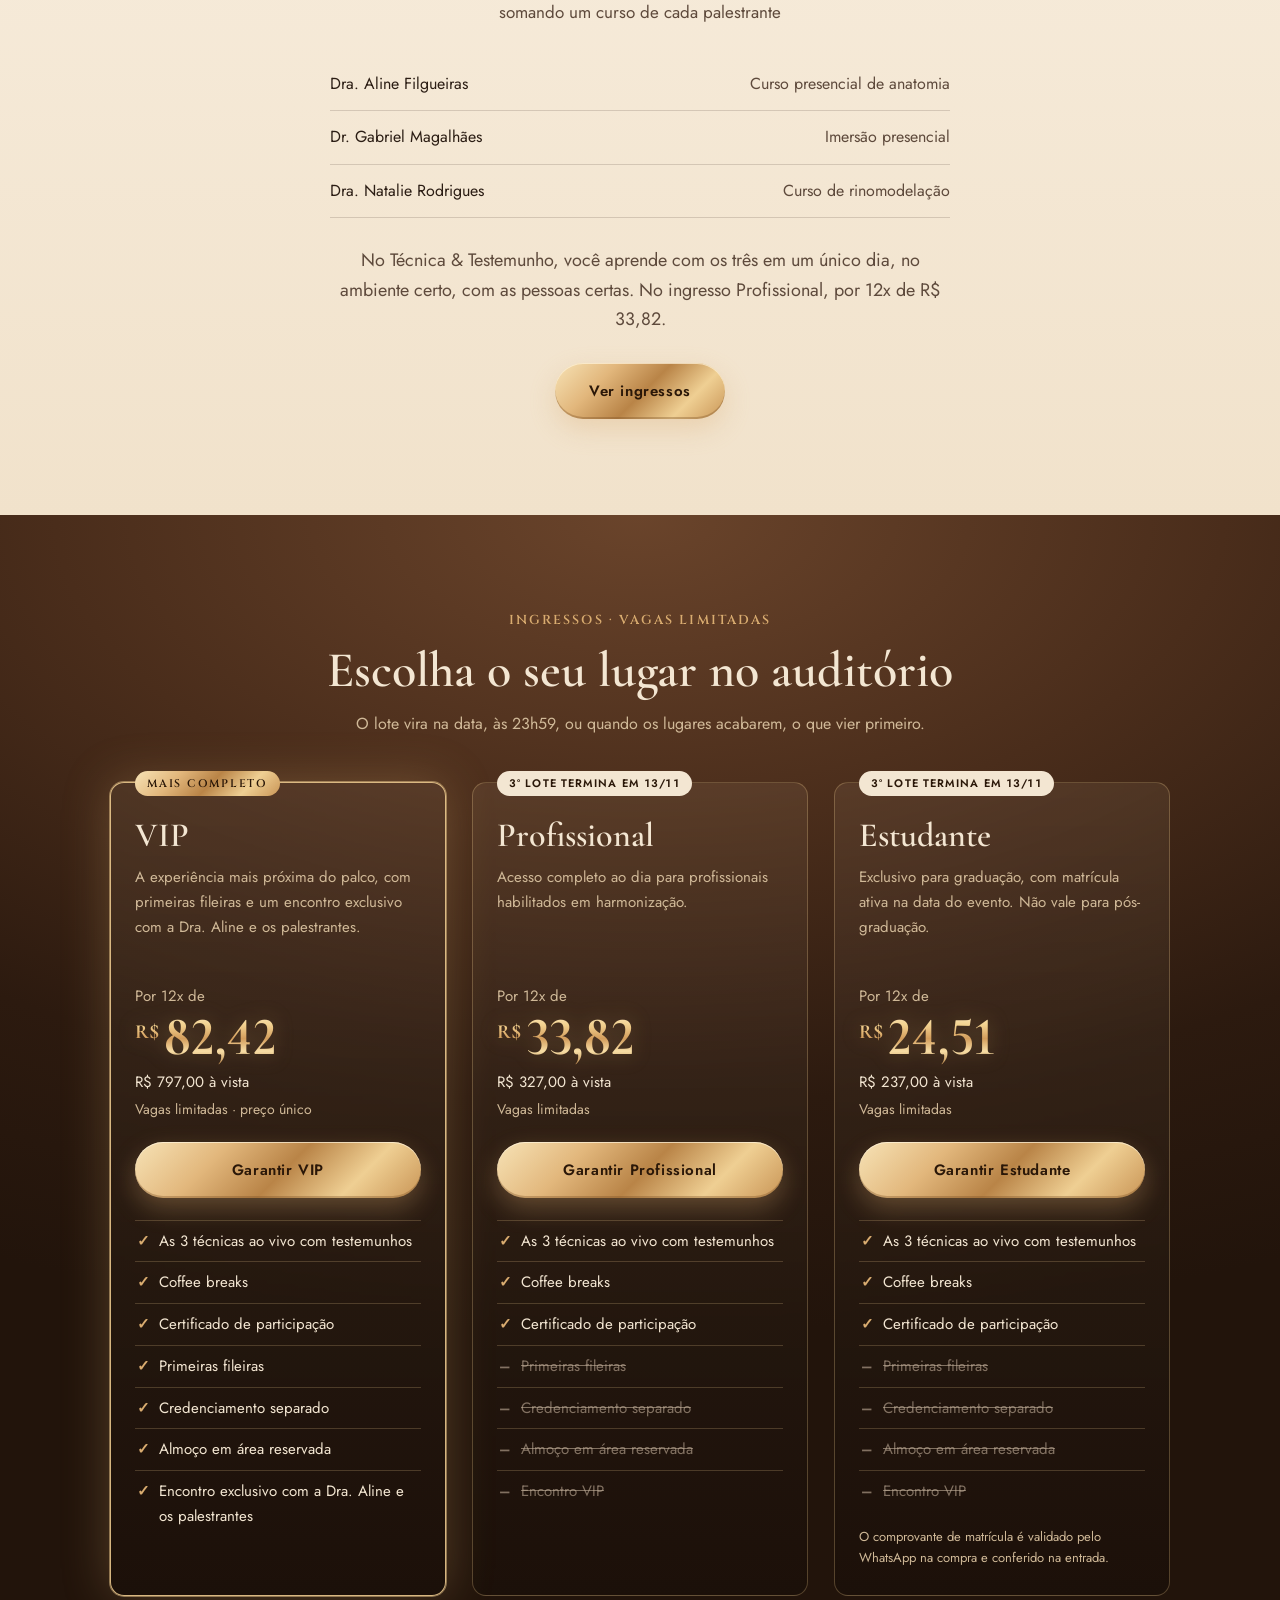
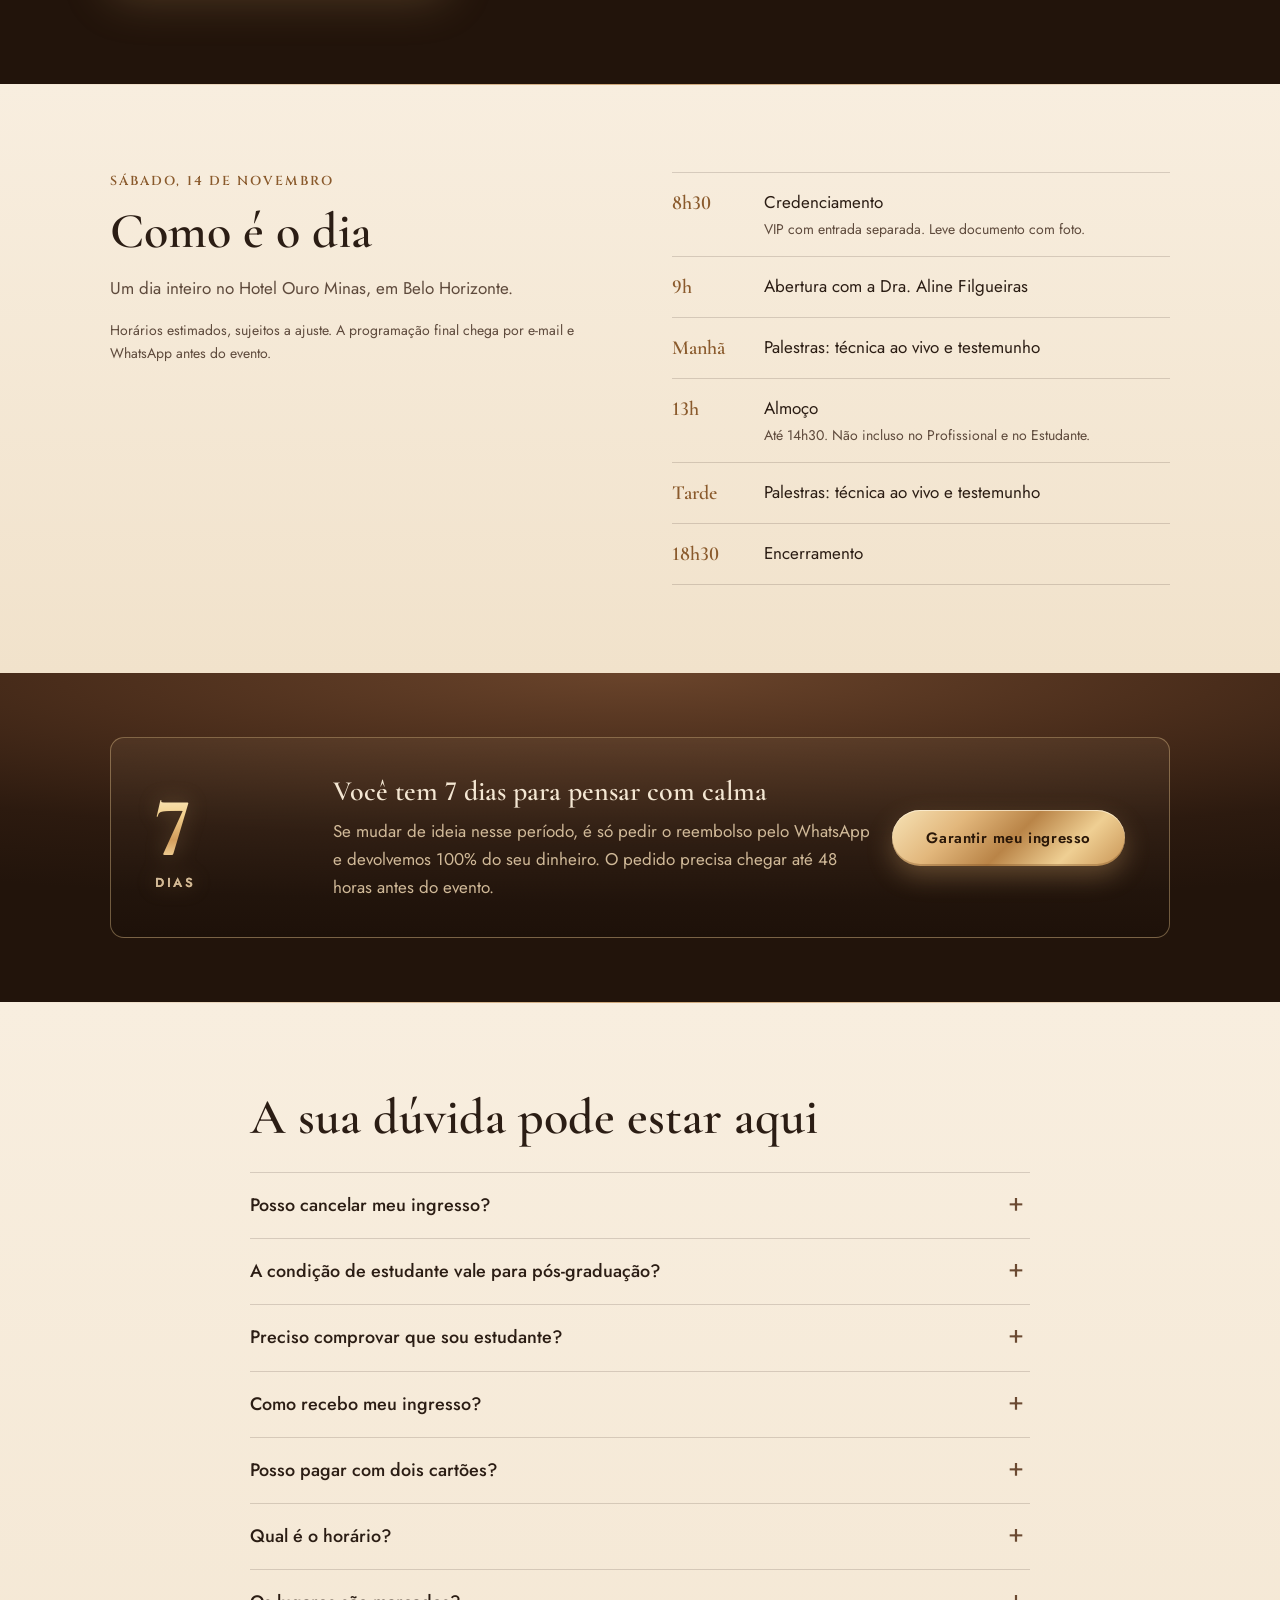
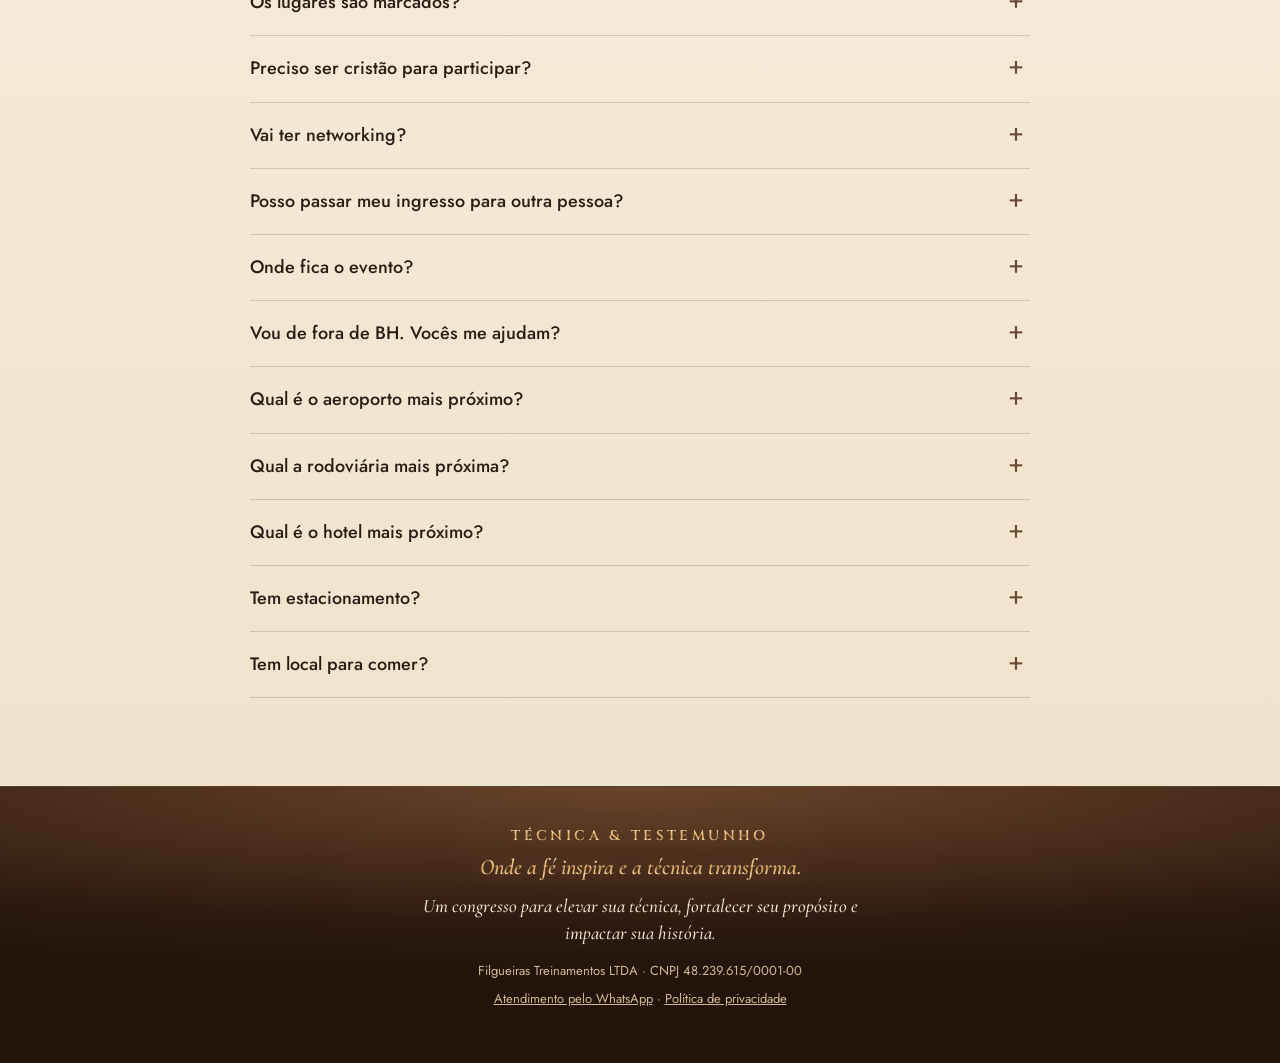
==== commit f3f6bb47: "Preços novos (20/10): VIP 797, Profissional 267/297/327, Estudante 197/217/237, online 97 À vista do" ====
--- a/index.html
+++ b/index.html
@@ -397,7 +397,7 @@
       <li><span>Dr. Gabriel Magalhães</span><span>Imersão presencial</span></li>
       <li><span>Dra. Natalie Rodrigues</span><span>Curso de rinomodelação</span></li>
     </ul>
-    <p style="max-width:600px;margin:0 auto 28px;font-size:18px">No Técnica &amp; Testemunho, você aprende com os três em um único dia, no ambiente certo, com as pessoas certas. No ingresso Profissional, por 12x de R$ <span data-parcela="profissional">51,40</span>.</p>
+    <p style="max-width:600px;margin:0 auto 28px;font-size:18px">No Técnica &amp; Testemunho, você aprende com os três em um único dia, no ambiente certo, com as pessoas certas. No ingresso Profissional, por 12x de R$ <span data-parcela="profissional">27,61</span>.</p>
     <a class="btn" href="#ingressos">Ver ingressos</a>
   </div>
 </section>
@@ -416,7 +416,7 @@
         <p class="desc">A experiência mais próxima do palco, com primeiras fileiras e um encontro exclusivo com a Dra. Aline e os palestrantes.</p>
         <p class="por">Por 12x de</p>
         <p class="parcela"><span class="rs">R$</span><span data-parcela="vip"></span></p>
-        <p class="avista">R$ 1.297,00 à vista</p>
+        <p class="avista">R$ <span data-preco="vip">797</span>,00 à vista</p>
         <p class="lote-info">Vagas limitadas · preço único</p>
         <a class="btn" href="#" data-checkout="vip">Garantir VIP</a>
         <ul class="inclui">
@@ -436,7 +436,7 @@
         <p class="desc">Acesso completo ao dia para profissionais habilitados em harmonização.</p>
         <p class="por">Por 12x de</p>
         <p class="parcela"><span class="rs">R$</span><span data-parcela="profissional"></span></p>
-        <p class="avista">R$ <span data-preco="profissional">497</span>,00 à vista</p>
+        <p class="avista">R$ <span data-preco="profissional">267</span>,00 à vista</p>
         <p class="lote-info" data-lote-texto="profissional"></p>
         <a class="btn" href="#" data-checkout="profissional">Garantir Profissional</a>
         <ul class="inclui">
@@ -456,7 +456,7 @@
         <p class="desc">Exclusivo para graduação, com matrícula ativa na data do evento. Não vale para pós-graduação.</p>
         <p class="por">Por 12x de</p>
         <p class="parcela"><span class="rs">R$</span><span data-parcela="estudante"></span></p>
-        <p class="avista">R$ <span data-preco="estudante">397</span>,00 à vista</p>
+        <p class="avista">R$ <span data-preco="estudante">197</span>,00 à vista</p>
         <p class="lote-info" data-lote-texto="estudante"></p>
         <a class="btn" href="#" data-checkout="estudante">Garantir Estudante</a>
         <ul class="inclui">
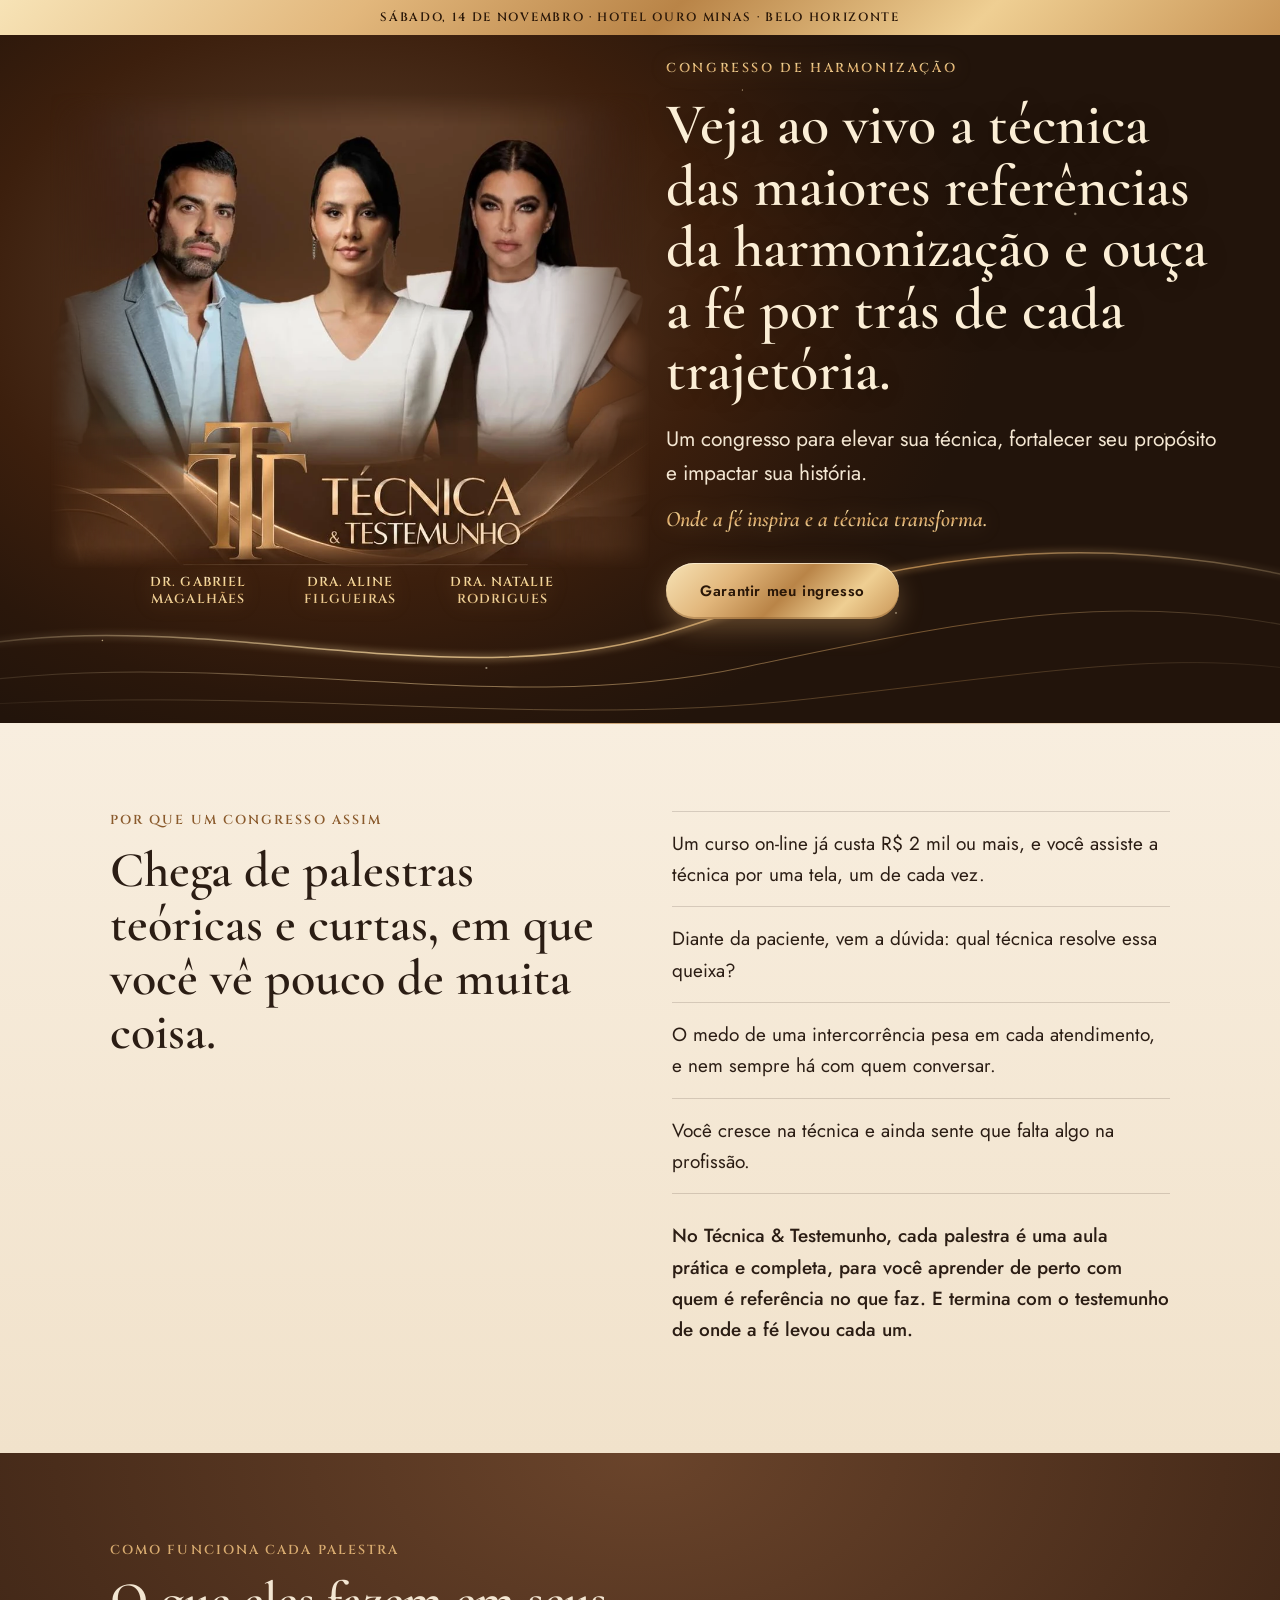
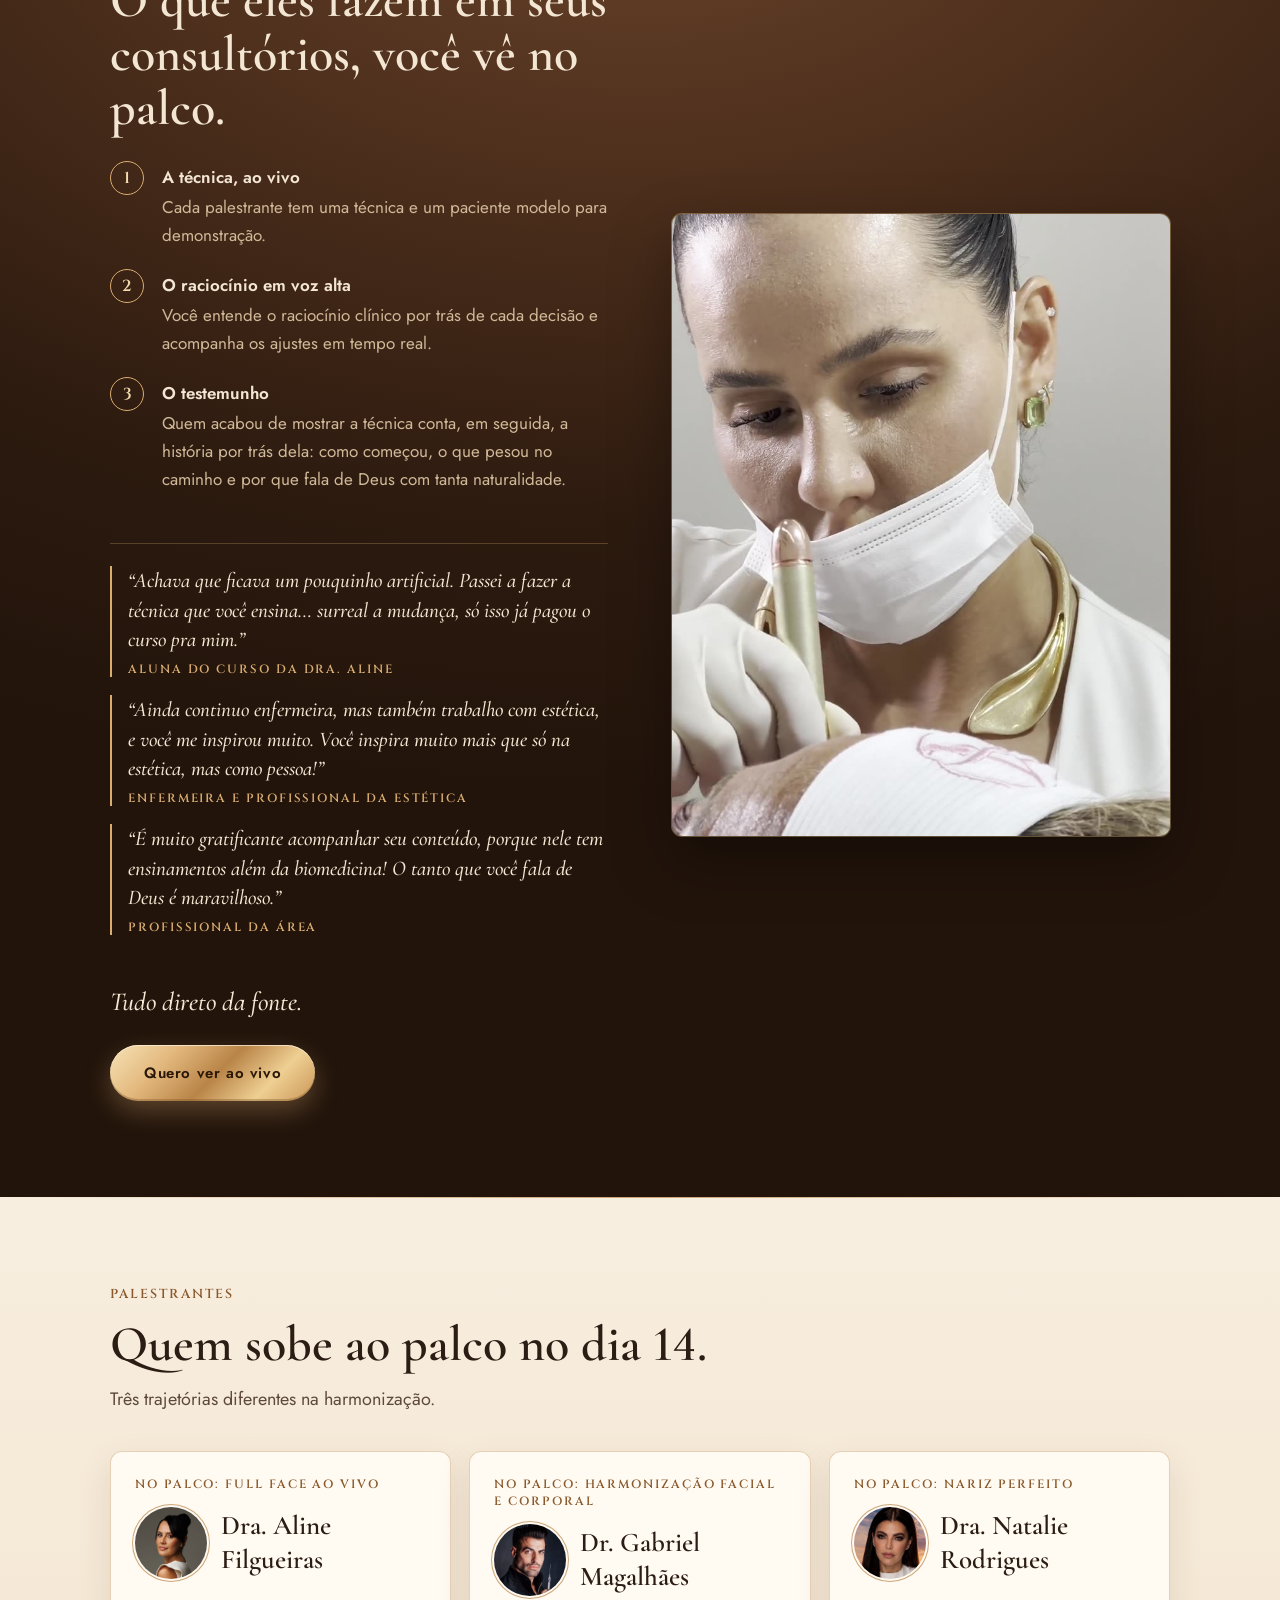
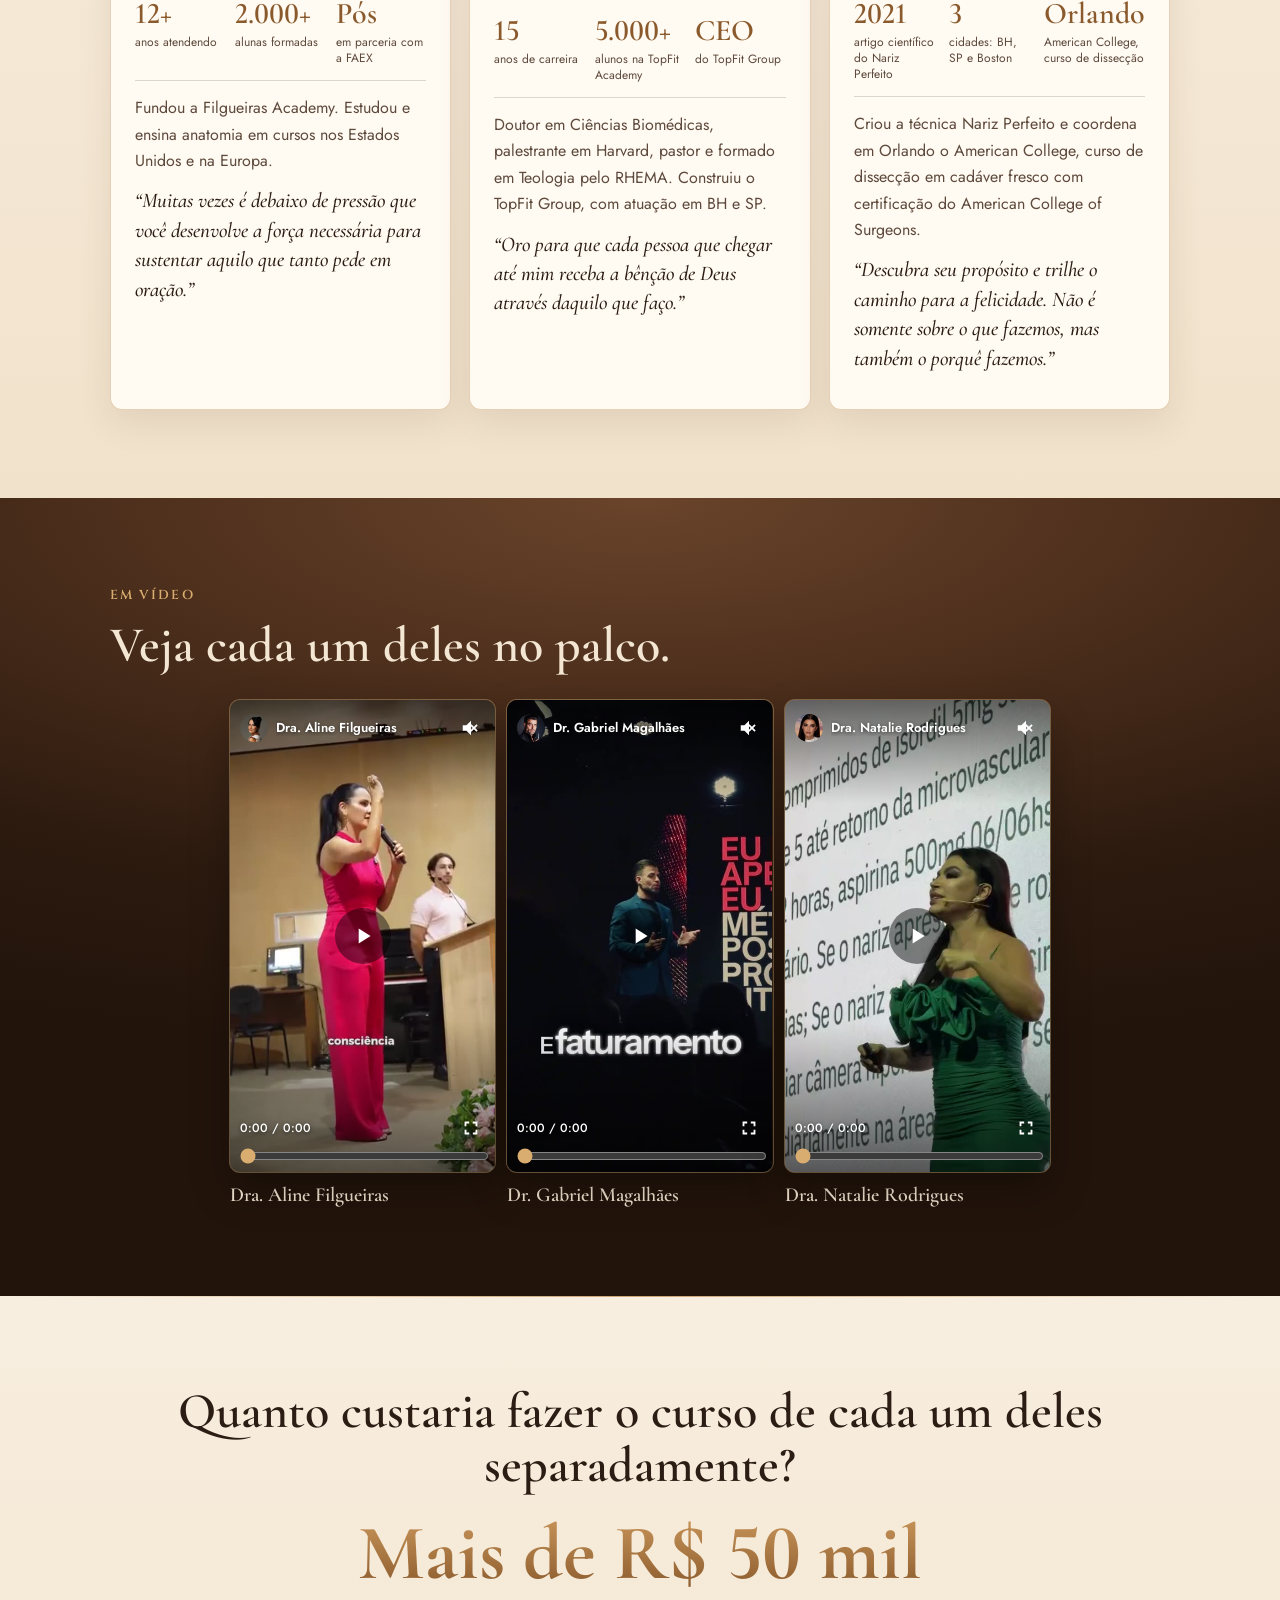
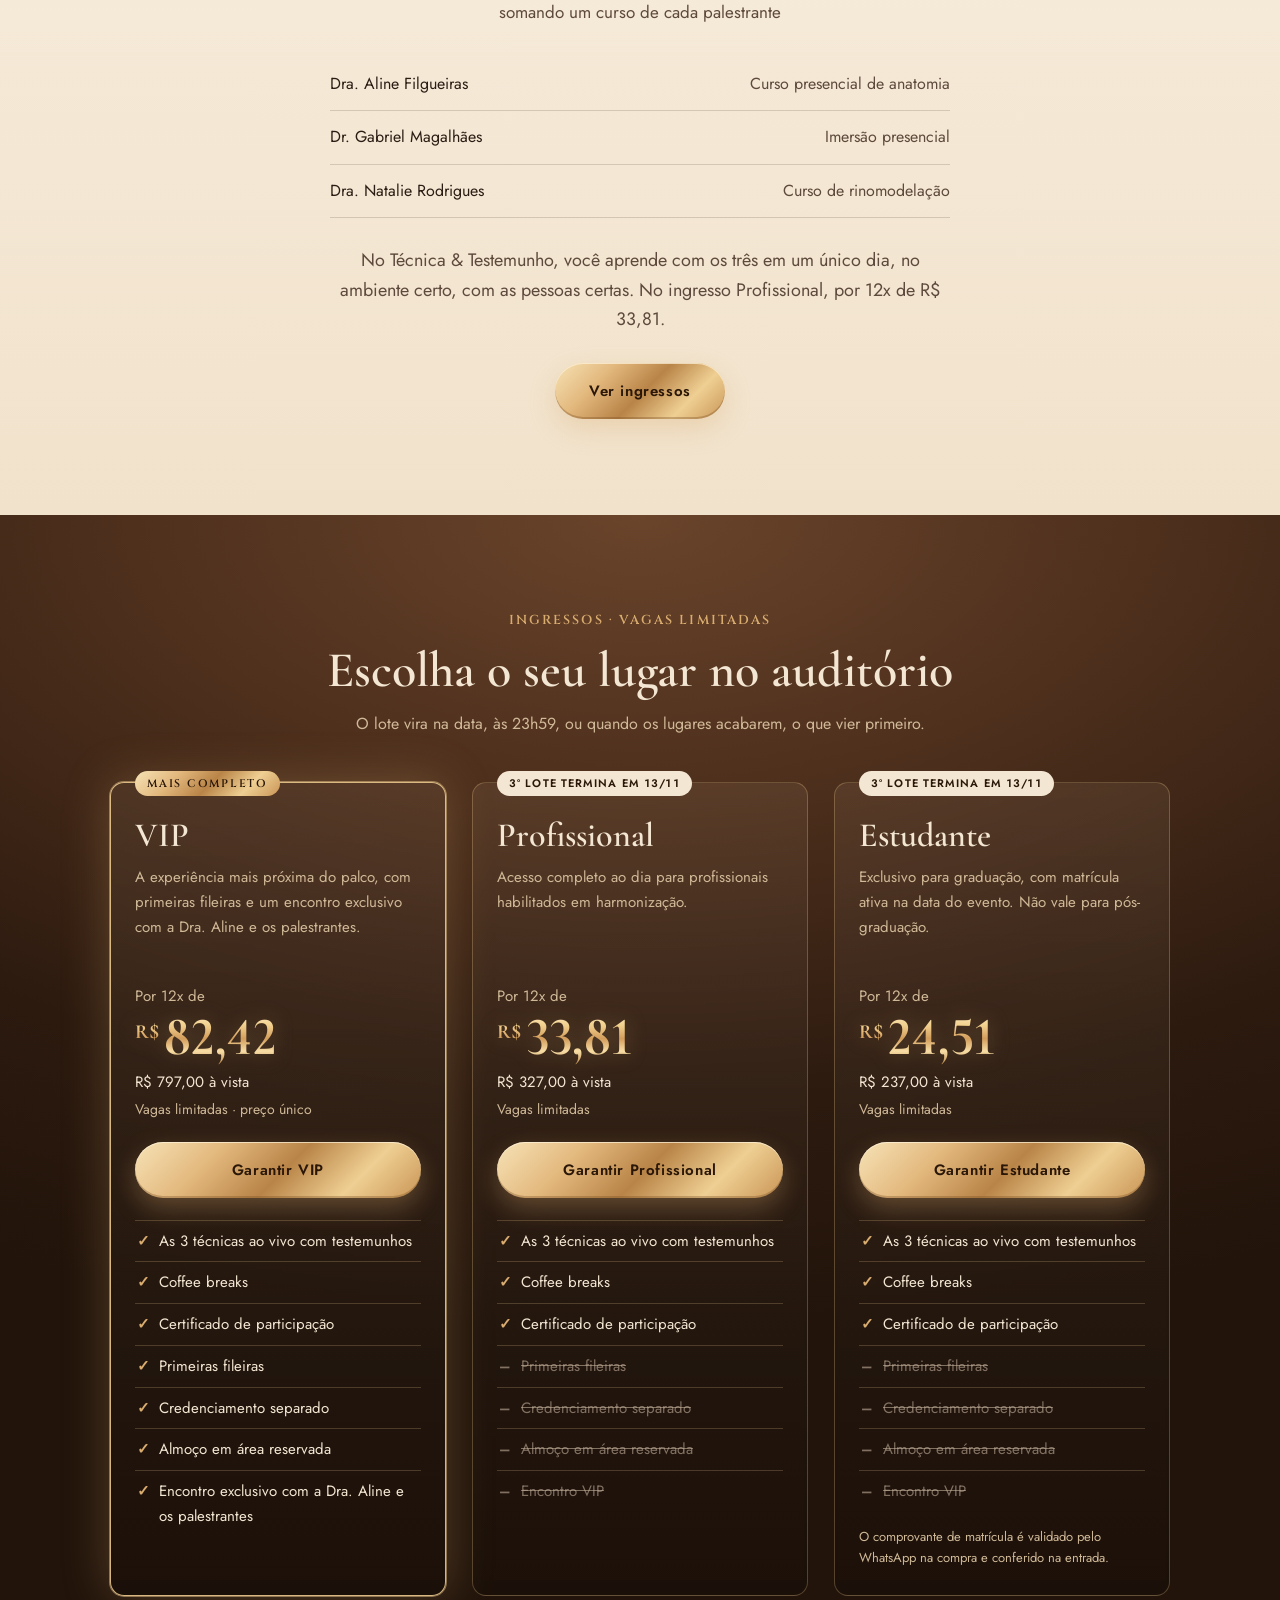
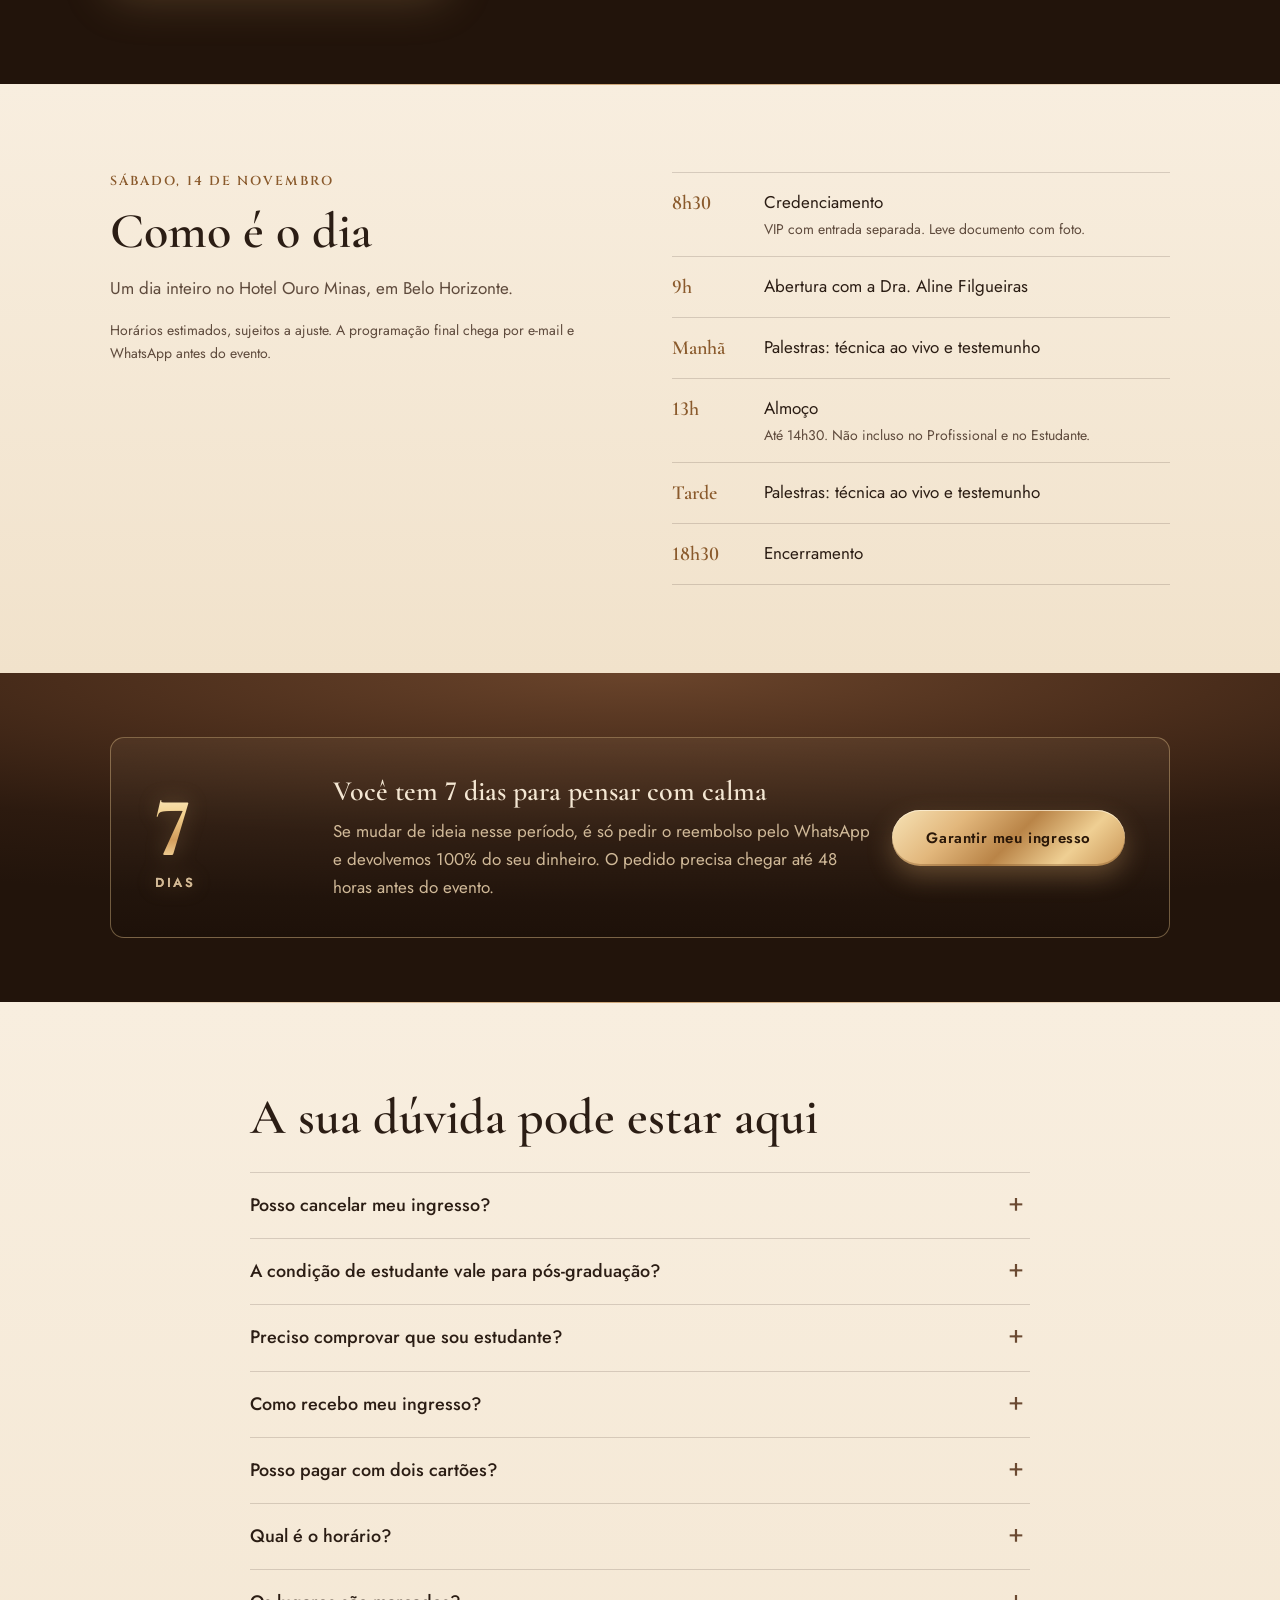
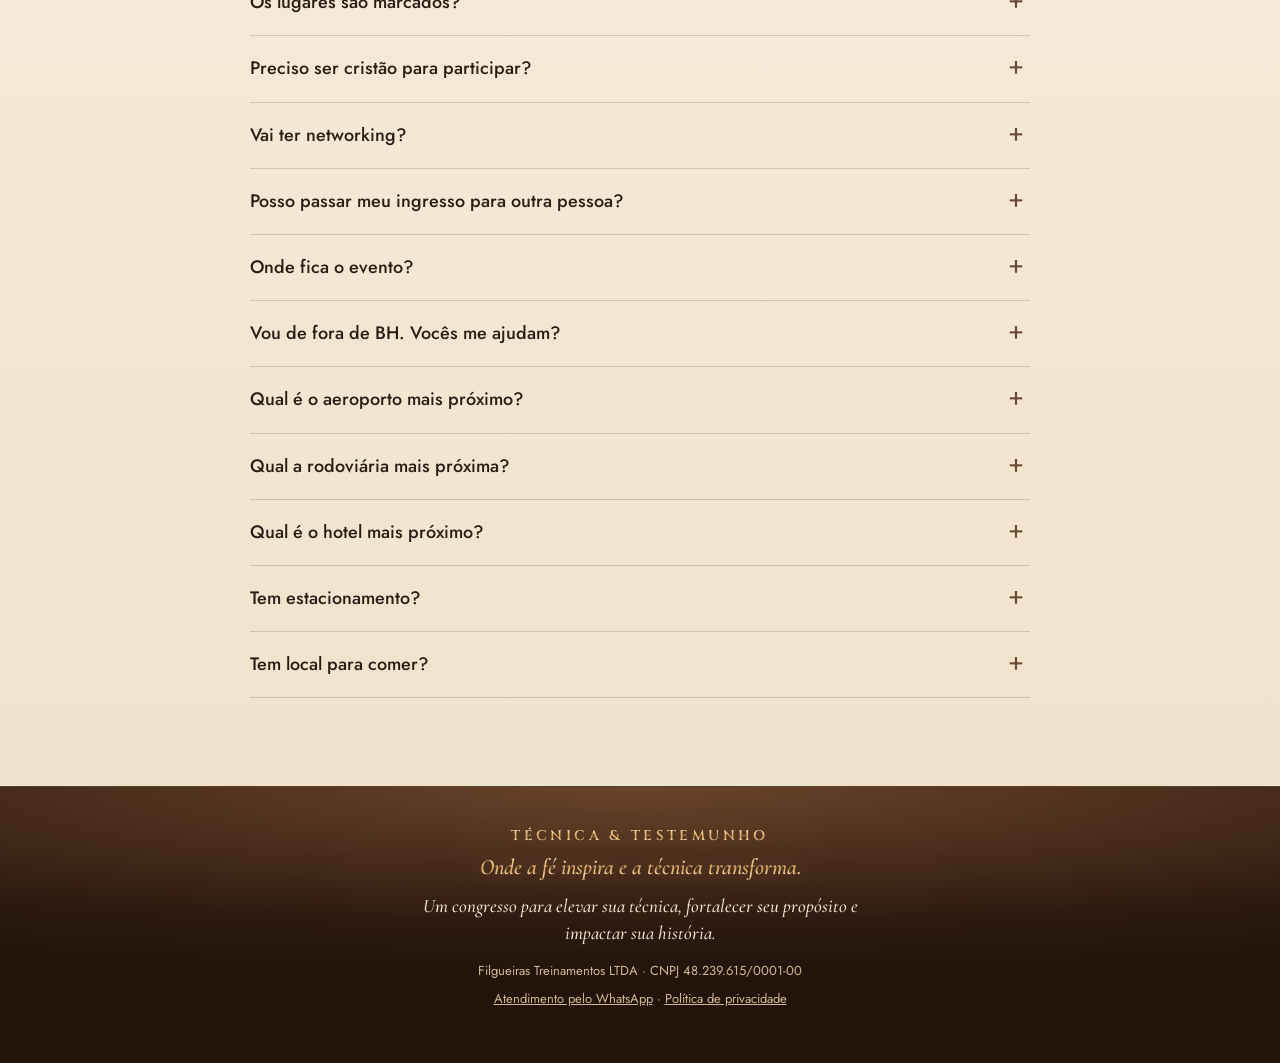
==== commit 98b3fa75: "Downsell do online também para quem volta do checkout sem preencher (volta.js) Na primeira vez na se" ====
--- a/index.html
+++ b/index.html
@@ -553,6 +553,7 @@
 
 <script src="config.js"></script>
 <script src="analise.js"></script>
+<script src="volta.js"></script>
 <script>
 (function () {
   const agora = new Date();
@@ -677,6 +678,8 @@
       TTA.evento("lp_checkout", { ingresso: a.dataset.checkout, valor: ing.preco });
       // Para o downsell (/online/) saber para onde voltar se a pessoa recusar
       try { localStorage.setItem("tt_volta", JSON.stringify({ url: location.href.split("#")[0] + "#ingressos", tipo: a.dataset.checkout, t: Date.now() })); } catch (e) {}
+      // Quem voltar do checkout sem comprar vai para o /online/ (uma vez por sessão, ver volta.js)
+      TTVolta.marcar(a.dataset.checkout);
     });
   });
   document.querySelectorAll("[data-whatsapp]").forEach(a => {
